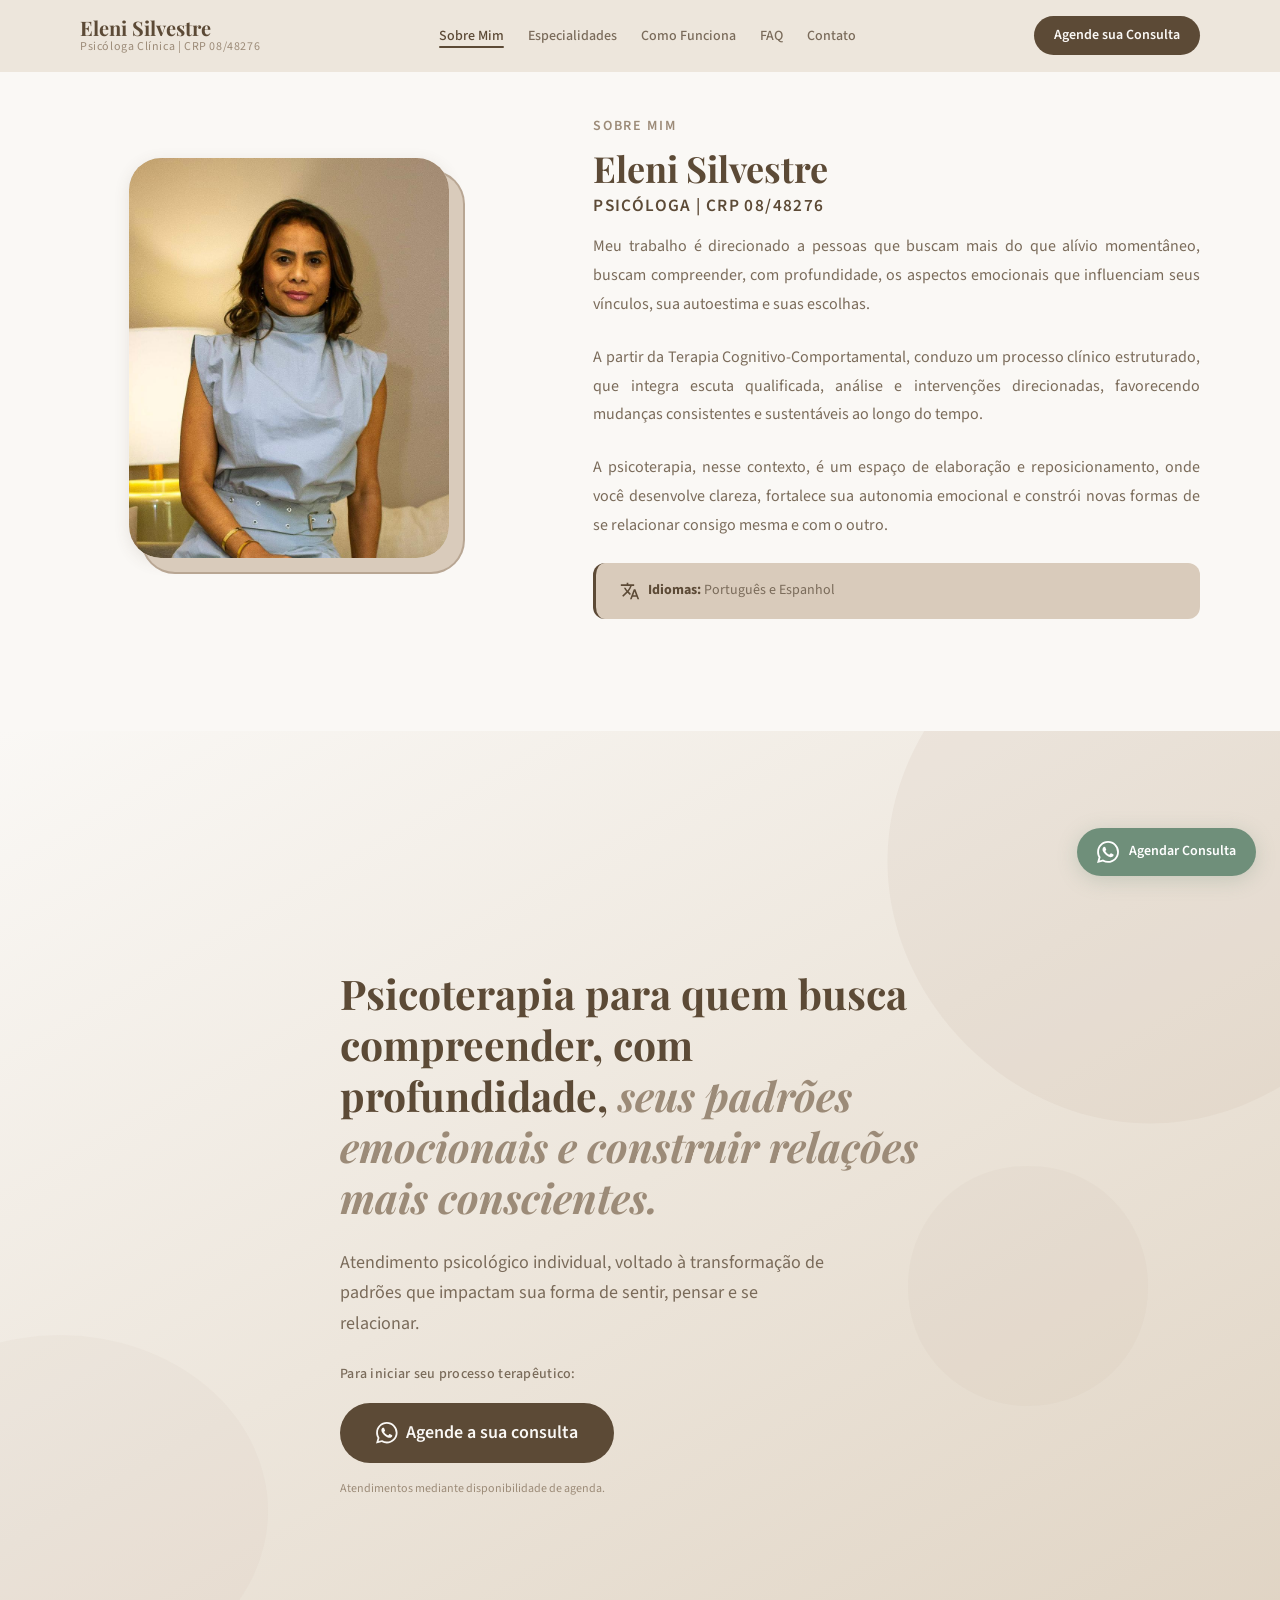
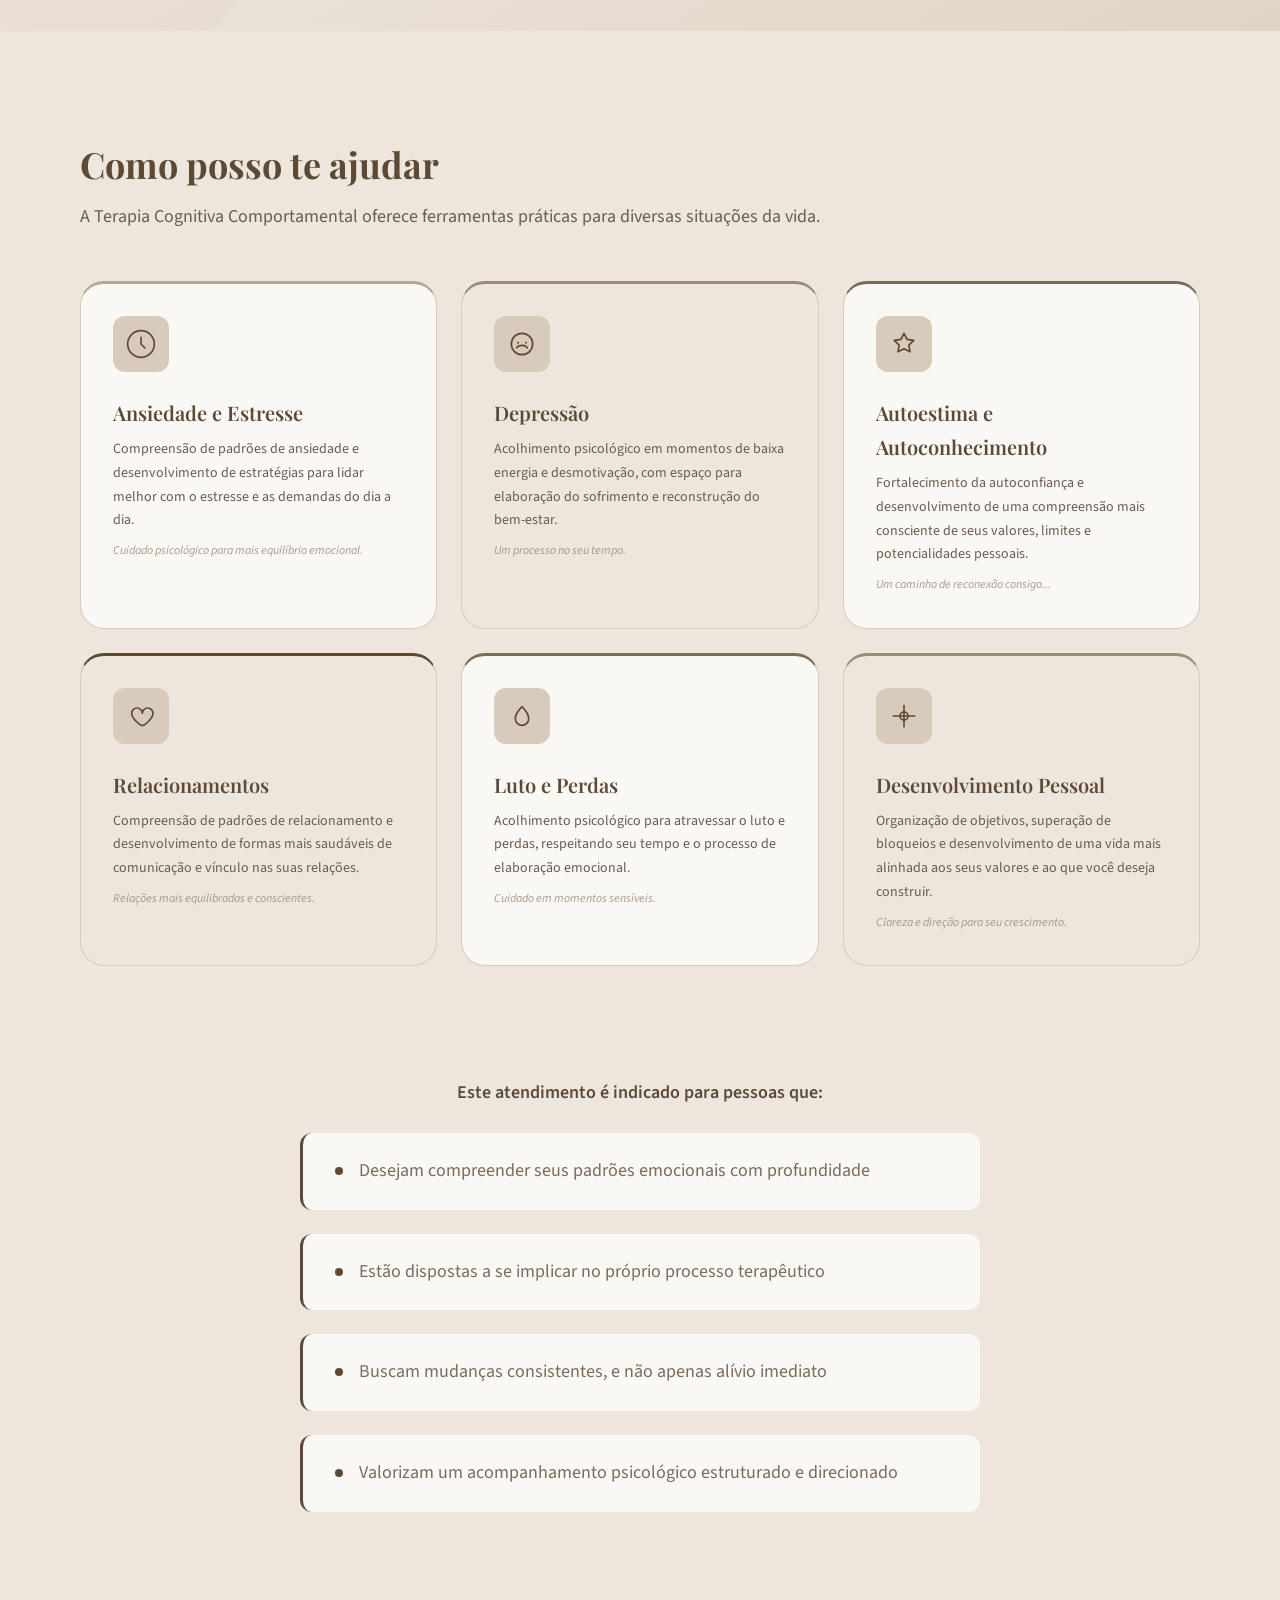
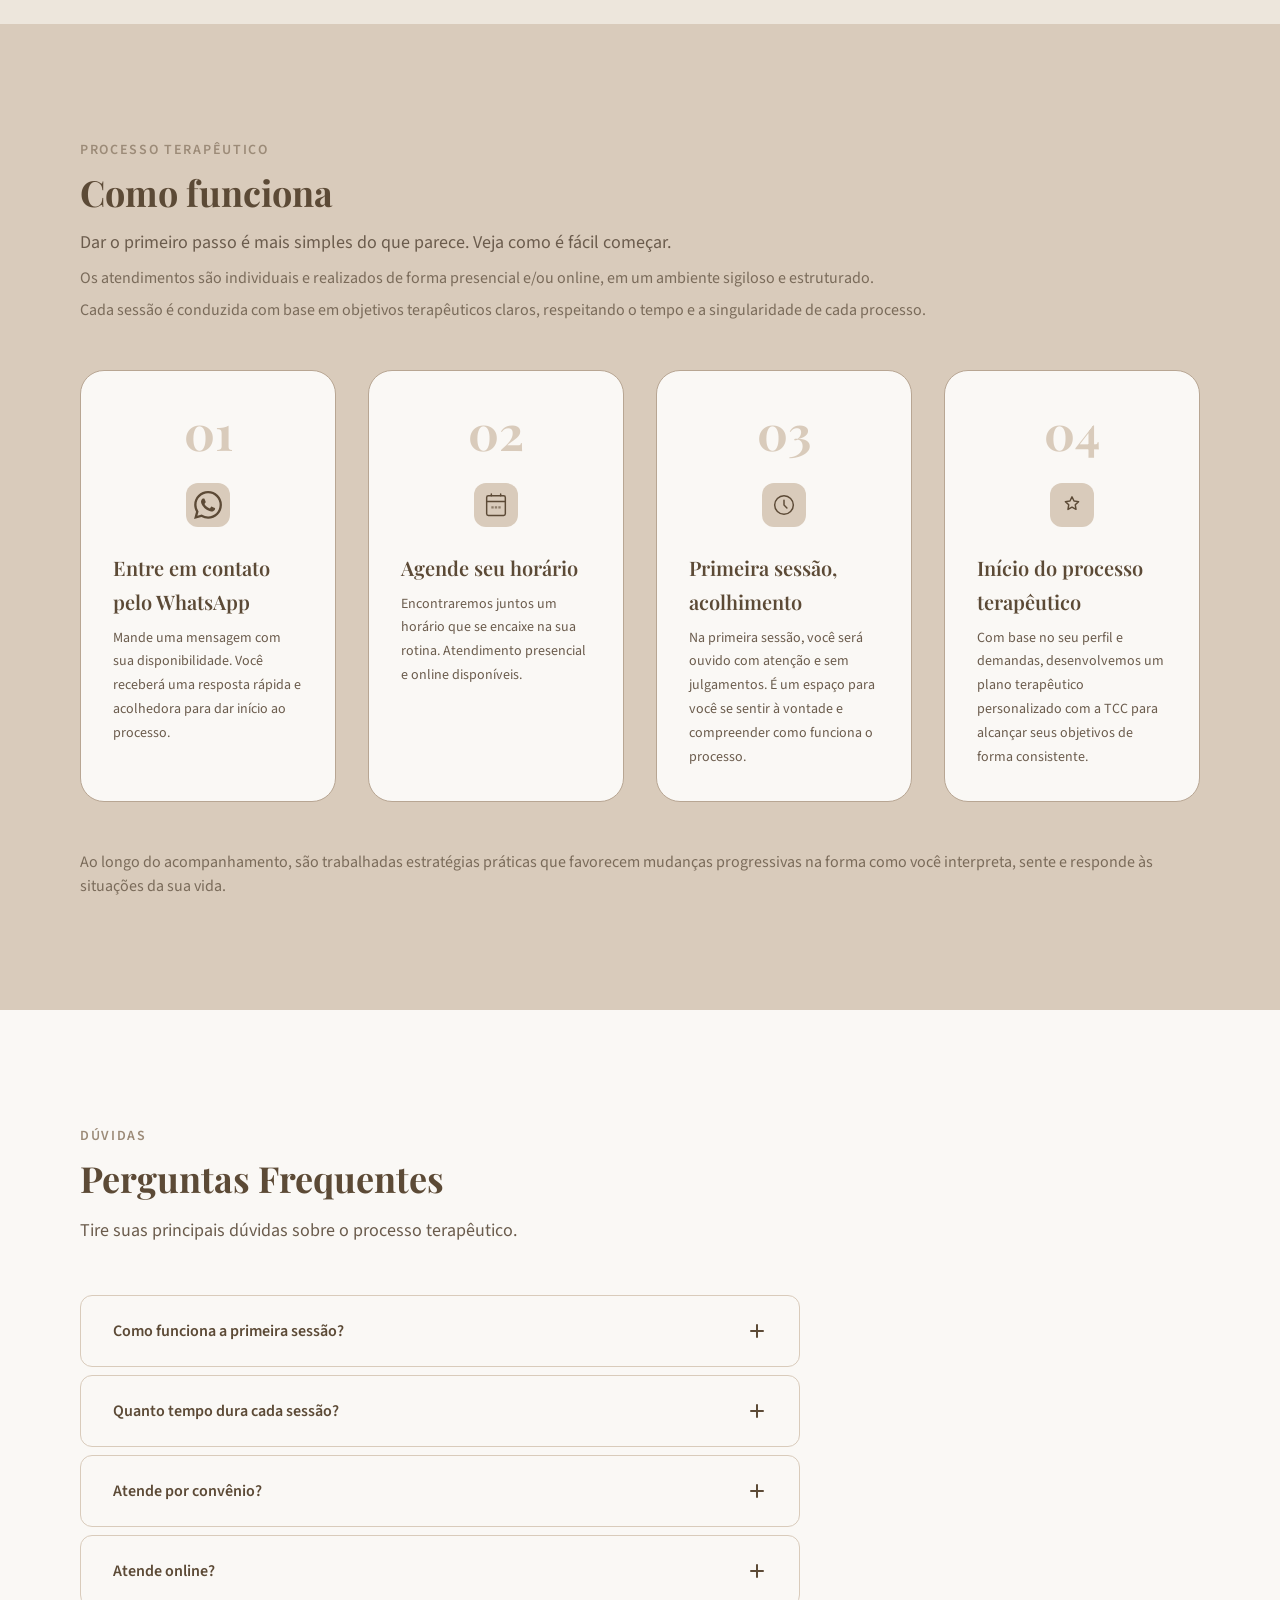
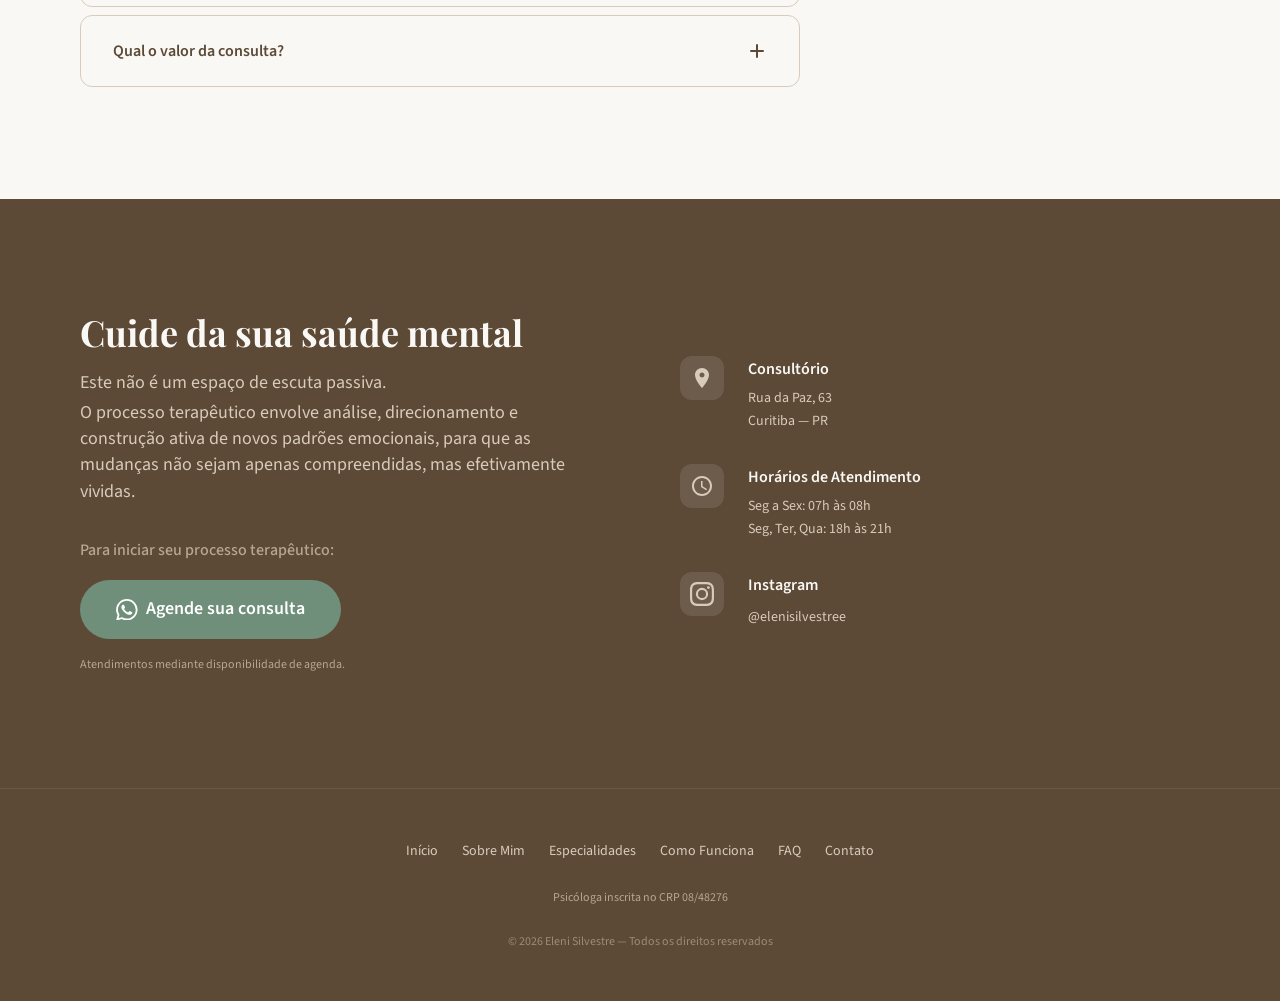
==== index.html @ 5eb4deba "revisão SEO" ====
<!DOCTYPE html>
<html lang="pt-BR">
<head>
  <!-- ===================================================
       Eleni Silvestre — Psicóloga Clínica | TCC
       Codertec — 2026
  =================================================== -->
  <meta charset="UTF-8">
  <meta name="viewport" content="width=device-width, initial-scale=1.0">

  <!-- SEO Básico -->
  <meta name="description" content="Psicóloga Eleni Silvestre em Curitiba, especialista em Terapia Cognitivo-Comportamental (TCC). Atendimento presencial em Curitiba e online para todo o Brasil. Agende sua consulta.">
  <meta name="keywords" content="psicóloga Curitiba, psicóloga clínica Curitiba, TCC Curitiba, terapia cognitivo-comportamental Curitiba, psicologia Curitiba, saúde mental Curitiba, ansiedade, depressão, CRP 08/48276, Eleni Silvestre">
  <meta name="author" content="Eleni Silvestre">
  <meta name="robots" content="index, follow">
  <meta name="language" content="pt-BR">

  <!-- Canonical — evita conteúdo duplicado -->
  <link rel="canonical" href="https://psicologaelenisilvestre.com.br/">

  <!-- Open Graph (Facebook / WhatsApp) -->
  <meta property="og:title" content="Eleni Silvestre — Psicóloga Clínica em Curitiba | TCC">
  <meta property="og:description" content="Psicóloga Clínica em Curitiba especialista em Terapia Cognitivo-Comportamental. Atendimento presencial e online. Agende sua consulta.">
  <meta property="og:type" content="website">
  <meta property="og:site_name" content="Eleni Silvestre Psicóloga">
  <meta property="og:url" content="https://psicologaelenisilvestre.com.br/">
  <meta property="og:locale" content="pt_BR">
  <meta property="og:image" content="https://psicologaelenisilvestre.com.br/img/eleni_img_og.png">
  <meta property="og:image:width" content="1200">
  <meta property="og:image:height" content="630">
  <meta property="og:image:alt" content="Eleni Silvestre — Psicóloga Clínica em Curitiba">

  <!-- Twitter Card -->
  <meta name="twitter:card" content="summary_large_image">
  <meta name="twitter:title" content="Eleni Silvestre — Psicóloga Clínica em Curitiba | TCC">
  <meta name="twitter:description" content="Psicóloga Clínica em Curitiba especialista em Terapia Cognitivo-Comportamental. Atendimento presencial e online.">
  <meta name="twitter:image" content="https://psicologaelenisilvestre.com.br/img/eleni_img_og.png">

  <title>Psicóloga Eleni Silvestre em Curitiba | TCC e Atendimento Online</title>

  <!-- Favicon -->
  <link rel="icon" type="image/x-icon" href="favicon.ico">

  <!-- Google Fonts: Playfair Display + Source Sans 3 -->
  <link rel="preconnect" href="https://fonts.googleapis.com">
  <link rel="preconnect" href="https://fonts.gstatic.com" crossorigin>
  <link href="https://fonts.googleapis.com/css2?family=Playfair+Display:ital,wght@0,400;0,600;0,700;1,400&family=Source+Sans+3:wght@300;400;500;600&display=swap" rel="stylesheet">

  <!-- Estilos principais -->
  <link rel="stylesheet" href="css/styles.css">

  <!-- Schema.org JSON-LD — Dados estruturados para SEO -->
  <script type="application/ld+json">
  {
    "@context": "https://schema.org",
    "@type": "Psychologist",
    "name": "Eleni Silvestre",
    "description": "Psicóloga Clínica em Curitiba especialista em Terapia Cognitivo-Comportamental (TCC). Atendimento presencial em Curitiba e online para todo o Brasil.",
    "url": "https://psicologaelenisilvestre.com.br/",
    "image": "https://psicologaelenisilvestre.com.br/img/eleni_img_og.png",
    "credential": "CRP 08/48276",
    "medicalSpecialty": "Terapia Cognitivo-Comportamental",
    "telephone": "+55-41-99251-5181",
    "address": {
      "@type": "PostalAddress",
      "streetAddress": "Rua da Paz, 63",
      "addressLocality": "Curitiba",
      "addressRegion": "PR",
      "addressCountry": "BR"
    },
    "areaServed": [
      {
        "@type": "City",
        "name": "Curitiba"
      },
      {
        "@type": "Country",
        "name": "Brasil",
        "description": "Atendimento online"
      }
    ],
    "availableService": {
      "@type": "MedicalTherapy",
      "name": "Terapia Cognitivo-Comportamental (TCC)"
    }
  }
  </script>
</head>

<body>

  <!-- ===================================================
       SKIP NAVIGATION — Acessibilidade
  =================================================== -->
  <a class="skip-link" href="#conteudo-principal">Ir para o conteúdo principal</a>

  <!-- ===================================================
       HEADER — Navegação fixa
  =================================================== -->
  <header class="header" id="header" role="banner">
    <div class="container header__inner">

      <!-- Logo / Nome -->
      <a href="#inicio" class="logo" aria-label="Eleni Silvestre — ir para o início">
        <span class="logo__name">Eleni Silvestre</span>
        <span class="logo__crp">Psicóloga Clínica | CRP 08/48276</span>
      </a>

      <!-- Menu Principal (desktop) -->
      <nav class="nav" id="nav" role="navigation" aria-label="Navegação principal">
        <ul class="nav__list">
          <li><a class="nav__link" href="#sobre">Sobre Mim</a></li>
          <li><a class="nav__link" href="#especialidades">Especialidades</a></li>
          <li><a class="nav__link" href="#como-funciona">Como Funciona</a></li>
          <li><a class="nav__link" href="#faq">FAQ</a></li>
          <li><a class="nav__link" href="#contato">Contato</a></li>
        </ul>
        <!-- WhatsApp -->
        <a class="nav__cta-mobile"
           href="https://corpora.bio/elenisilvestre"
           target="_blank"
           rel="noopener noreferrer"
           aria-label="Agendar consulta via WhatsApp">
          Agendar Consulta
        </a>
      </nav>

      <!-- CTA Header -->
      <!-- CTA Header — WhatsApp -->
      <a class="btn btn--primary btn--sm header__cta"
         href="https://corpora.bio/elenisilvestre"
         target="_blank"
         rel="noopener noreferrer"
         aria-label="Agendar consulta via WhatsApp">
        Agende sua Consulta
      </a>

      <!-- Botão Hamburger (mobile) -->
      <button class="hamburger" id="hamburger" aria-label="Abrir menu de navegação" aria-expanded="false" aria-controls="nav">
        <span class="hamburger__line"></span>
        <span class="hamburger__line"></span>
        <span class="hamburger__line"></span>
      </button>

    </div>
  </header>

  <!-- Overlay do menu mobile -->
  <div class="nav-overlay" id="nav-overlay" aria-hidden="true"></div>

  <!-- ===================================================
       CONTEÚDO PRINCIPAL
  =================================================== -->
  <main id="conteudo-principal">

    <!-- ===================================================
         SEÇÃO 1 — SOBRE MIM
    =================================================== -->
    <section class="sobre" id="sobre" aria-label="Sobre a psicóloga Eleni Silvestre">
      <div class="container sobre__inner">

        <!-- Foto profissional -->
        <div class="sobre__foto reveal">
          <div class="sobre__foto-frame" aria-label="Foto profissional da psicóloga Eleni Silvestre">
            <img src="img/Eleni_nova.jpeg"
                 alt="Eleni Silvestre, psicóloga clínica especialista em Terapia Cognitivo-Comportamental"
                 loading="lazy"
                 width="320"
                 height="400">
          </div>
        </div>

        <!-- Texto de apresentação -->
        <div class="sobre__texto">
          <p class="secao__label reveal">Sobre mim</p>
          <h2 class="secao__titulo reveal">
            <span class="sobre__titulo-nome">Eleni Silvestre</span>
            <span class="sobre__titulo-crp">Psicóloga | CRP 08/48276</span>
          </h2>

          <p class="sobre__paragrafo reveal">
            Meu trabalho é direcionado a pessoas que buscam mais do que alívio momentâneo, buscam compreender, com profundidade, os aspectos emocionais que influenciam seus vínculos, sua autoestima e suas escolhas.
          </p>
          <p class="sobre__paragrafo reveal">
            A partir da Terapia Cognitivo-Comportamental, conduzo um processo clínico estruturado, que integra escuta qualificada, análise e intervenções direcionadas, favorecendo mudanças consistentes e sustentáveis ao longo do tempo.
          </p>
          <p class="sobre__paragrafo reveal">
            A psicoterapia, nesse contexto, é um espaço de elaboração e reposicionamento, onde você desenvolve clareza, fortalece sua autonomia emocional e constrói novas formas de se relacionar consigo mesma e com o outro.
          </p>

          <div class="sobre__credencial reveal" aria-label="Idiomas de atendimento">
            <svg class="sobre__credencial-icon" viewBox="0 0 24 24" fill="currentColor" aria-hidden="true">
              <path d="M12.87 15.07l-2.54-2.51.03-.03c1.74-1.94 2.98-4.17 3.71-6.53H17V4h-7V2H8v2H1v1.99h11.17C11.5 7.92 10.44 9.75 9 11.35 8.07 10.32 7.3 9.19 6.69 8h-2c.73 1.63 1.73 3.17 2.98 4.56l-5.09 5.02L4 19l5-5 3.11 3.11.76-2.04zM18.5 10h-2L12 22h2l1.12-3h4.75L21 22h2l-4.5-12zm-2.62 7l1.62-4.33L19.12 17h-3.24z"/>
            </svg>
            <span><strong>Idiomas:</strong> Português e Espanhol</span>
          </div>
        </div>

      </div>
    </section>

    <!-- ===================================================
         SEÇÃO 2 — HERO
    =================================================== -->
    <section class="hero" id="inicio" aria-label="Seção inicial">

      <!-- Formas orgânicas decorativas (SVG) -->
      <div class="hero__shapes" aria-hidden="true">
        <svg class="shape shape--1" viewBox="0 0 400 400" xmlns="http://www.w3.org/2000/svg">
          <path d="M200,50 C280,50 350,120 350,200 C350,280 280,350 200,350 C120,350 50,280 50,200 C50,120 120,50 200,50 Z" fill="currentColor" opacity="0.12"/>
        </svg>
        <svg class="shape shape--2" viewBox="0 0 300 300" xmlns="http://www.w3.org/2000/svg">
          <ellipse cx="150" cy="150" rx="130" ry="110" fill="currentColor" opacity="0.08"/>
        </svg>
        <svg class="shape shape--3" viewBox="0 0 200 200" xmlns="http://www.w3.org/2000/svg">
          <path d="M100,20 C150,20 180,60 180,100 C180,150 140,180 100,180 C60,180 20,150 20,100 C20,60 50,20 100,20 Z" fill="currentColor" opacity="0.1"/>
        </svg>
      </div>

      <div class="container hero__content">
        <h1 class="hero__title reveal">
          Psicoterapia para quem busca compreender, com profundidade, <em>seus padrões emocionais e construir relações mais conscientes.</em>
        </h1>
        <p class="hero__subtitle reveal">
          Atendimento psicológico individual, voltado à transformação de padrões que impactam sua forma de sentir, pensar e se relacionar.
        </p>

        <!-- WhatsApp -->
        <p class="hero__cta-intro reveal">Para iniciar seu processo terapêutico:</p>
        <a class="btn btn--primary btn--lg reveal"
           href="https://corpora.bio/elenisilvestre"
           target="_blank"
           rel="noopener noreferrer"
           aria-label="Agendar consulta pelo WhatsApp">
          <svg class="btn__icon" viewBox="0 0 24 24" fill="currentColor" aria-hidden="true">
            <path d="M17.472 14.382c-.297-.149-1.758-.867-2.03-.967-.273-.099-.471-.148-.67.15-.197.297-.767.966-.94 1.164-.173.199-.347.223-.644.075-.297-.15-1.255-.463-2.39-1.475-.883-.788-1.48-1.761-1.653-2.059-.173-.297-.018-.458.13-.606.134-.133.298-.347.446-.52.149-.174.198-.298.298-.497.099-.198.05-.371-.025-.52-.075-.149-.669-1.612-.916-2.207-.242-.579-.487-.5-.669-.51-.173-.008-.371-.01-.57-.01-.198 0-.52.074-.792.372-.272.297-1.04 1.016-1.04 2.479 0 1.462 1.065 2.875 1.213 3.074.149.198 2.096 3.2 5.077 4.487.709.306 1.262.489 1.694.625.712.227 1.36.195 1.871.118.571-.085 1.758-.719 2.006-1.413.248-.694.248-1.289.173-1.413-.074-.124-.272-.198-.57-.347m-5.421 7.403h-.004a9.87 9.87 0 01-5.031-1.378l-.361-.214-3.741.982.998-3.648-.235-.374a9.86 9.86 0 01-1.51-5.26c.001-5.45 4.436-9.884 9.888-9.884 2.64 0 5.122 1.03 6.988 2.898a9.825 9.825 0 012.893 6.994c-.003 5.45-4.437 9.884-9.885 9.884m8.413-18.297A11.815 11.815 0 0012.05 0C5.495 0 .16 5.335.157 11.892c0 2.096.547 4.142 1.588 5.945L.057 24l6.305-1.654a11.882 11.882 0 005.683 1.448h.005c6.554 0 11.89-5.335 11.893-11.893a11.821 11.821 0 00-3.48-8.413z"/>
          </svg>
          Agende a sua consulta
        </a>
        <p class="hero__disclaimer reveal">Atendimentos mediante disponibilidade de agenda.</p>
      </div>

    </section>

    <!-- ===================================================
         SEÇÃO 3 — ESPECIALIDADES
    =================================================== -->
    <section class="especialidades" id="especialidades" aria-label="Áreas de especialidade">
      <div class="container">

        <div class="secao__header">
          <h2 class="secao__titulo reveal">Como posso te ajudar</h2>
          <p class="secao__subtitulo reveal">A Terapia Cognitiva Comportamental oferece ferramentas práticas para diversas situações da vida.</p>
        </div>

        <div class="especialidades__grid">

          <!-- Card 1: Ansiedade -->
          <article class="card reveal" aria-label="Especialidade: Ansiedade e Estresse">
            <div class="card__icon" aria-hidden="true">
              <svg viewBox="0 0 48 48" fill="none" xmlns="http://www.w3.org/2000/svg">
                <circle cx="24" cy="24" r="20" stroke="currentColor" stroke-width="2.5"/>
                <path d="M24 14v10l6 6" stroke="currentColor" stroke-width="2.5" stroke-linecap="round"/>
              </svg>
            </div>
            <h3 class="card__titulo">Ansiedade e Estresse</h3>
            <p class="card__descricao">Compreensão de padrões de ansiedade e desenvolvimento de estratégias para lidar melhor com o estresse e as demandas do dia a dia.</p>
            <p class="card__tagline">Cuidado psicológico para mais equilíbrio emocional.</p>
          </article>

          <!-- Card 2: Depressão -->
          <article class="card reveal" aria-label="Especialidade: Depressão">
            <div class="card__icon" aria-hidden="true">
              <svg viewBox="0 0 48 48" fill="none" xmlns="http://www.w3.org/2000/svg">
                <path d="M24 8C15.163 8 8 15.163 8 24s7.163 16 16 16 16-7.163 16-16S32.837 8 24 8z" stroke="currentColor" stroke-width="2.5"/>
                <path d="M16 30s2-4 8-4 8 4 8 4" stroke="currentColor" stroke-width="2.5" stroke-linecap="round"/>
                <circle cx="18" cy="22" r="1.5" fill="currentColor"/>
                <circle cx="30" cy="22" r="1.5" fill="currentColor"/>
              </svg>
            </div>
            <h3 class="card__titulo">Depressão</h3>
            <p class="card__descricao">Acolhimento psicológico em momentos de baixa energia e desmotivação, com espaço para elaboração do sofrimento e reconstrução do bem-estar.</p>
            <p class="card__tagline">Um processo no seu tempo.</p>
          </article>

          <!-- Card 3: Autoestima -->
          <article class="card reveal" aria-label="Especialidade: Autoestima e Autoconhecimento">
            <div class="card__icon" aria-hidden="true">
              <svg viewBox="0 0 48 48" fill="none" xmlns="http://www.w3.org/2000/svg">
                <path d="M24 8l4.5 9.1 10.1 1.5-7.3 7.1 1.7 10-9-4.7-9 4.7 1.7-10L9.4 18.6l10.1-1.5L24 8z" stroke="currentColor" stroke-width="2.5" stroke-linejoin="round"/>
              </svg>
            </div>
            <h3 class="card__titulo">Autoestima e Autoconhecimento</h3>
            <p class="card__descricao">Fortalecimento da autoconfiança e desenvolvimento de uma compreensão mais consciente de seus valores, limites e potencialidades pessoais.</p>
            <p class="card__tagline">Um caminho de reconexão consigo...</p>
          </article>

          <!-- Card 4: Relacionamentos -->
          <article class="card reveal" aria-label="Especialidade: Relacionamentos">
            <div class="card__icon" aria-hidden="true">
              <svg viewBox="0 0 48 48" fill="none" xmlns="http://www.w3.org/2000/svg">
                <path d="M24 38s-14-9.3-14-18a8 8 0 0116 0 8 8 0 0116 0c0 8.7-14 18-14 18z" stroke="currentColor" stroke-width="2.5" stroke-linejoin="round"/>
              </svg>
            </div>
            <h3 class="card__titulo">Relacionamentos</h3>
            <p class="card__descricao">Compreensão de padrões de relacionamento e desenvolvimento de formas mais saudáveis de comunicação e vínculo nas suas relações.</p>
            <p class="card__tagline">Relações mais equilibradas e conscientes.</p>
          </article>

          <!-- Card 5: Luto -->
          <article class="card reveal" aria-label="Especialidade: Luto e Perdas">
            <div class="card__icon" aria-hidden="true">
              <svg viewBox="0 0 48 48" fill="none" xmlns="http://www.w3.org/2000/svg">
                <path d="M24 10C24 10 14 20 14 28a10 10 0 0020 0c0-8-10-18-10-18z" stroke="currentColor" stroke-width="2.5" stroke-linejoin="round"/>
              </svg>
            </div>
            <h3 class="card__titulo">Luto e Perdas</h3>
            <p class="card__descricao">Acolhimento psicológico para atravessar o luto e perdas, respeitando seu tempo e o processo de elaboração emocional.</p>
            <p class="card__tagline">Cuidado em momentos sensíveis.</p>
          </article>

          <!-- Card 6: Desenvolvimento Pessoal -->
          <article class="card reveal" aria-label="Especialidade: Desenvolvimento Pessoal">
            <div class="card__icon" aria-hidden="true">
              <svg viewBox="0 0 48 48" fill="none" xmlns="http://www.w3.org/2000/svg">
                <path d="M24 8v32M8 24h32" stroke="currentColor" stroke-width="2.5" stroke-linecap="round"/>
                <circle cx="24" cy="24" r="6" stroke="currentColor" stroke-width="2.5"/>
              </svg>
            </div>
            <h3 class="card__titulo">Desenvolvimento Pessoal</h3>
            <p class="card__descricao">Organização de objetivos, superação de bloqueios e desenvolvimento de uma vida mais alinhada aos seus valores e ao que você deseja construir.</p>
            <p class="card__tagline">Clareza e direção para seu crescimento.</p>
          </article>

        </div>

        <!-- Indicações do atendimento -->
        <div class="especialidades__indicacoes">
          <p class="especialidades__indicacoes-titulo reveal">Este atendimento é indicado para pessoas que:</p>
          <ul class="especialidades__lista reveal" aria-label="Indicações do atendimento">
            <li>Desejam compreender seus padrões emocionais com profundidade</li>
            <li>Estão dispostas a se implicar no próprio processo terapêutico</li>
            <li>Buscam mudanças consistentes, e não apenas alívio imediato</li>
            <li>Valorizam um acompanhamento psicológico estruturado e direcionado</li>
          </ul>
        </div>
      </div>
    </section>

    <!-- ===================================================
         SEÇÃO 4 — COMO FUNCIONA
    =================================================== -->
    <section class="como-funciona" id="como-funciona" aria-label="Como funciona o processo terapêutico">
      <div class="container">

        <div class="secao__header">
          <p class="secao__label reveal">Processo Terapêutico</p>
          <h2 class="secao__titulo reveal">Como funciona</h2>
          <p class="secao__subtitulo reveal">Dar o primeiro passo é mais simples do que parece. Veja como é fácil começar.</p>
        </div>

        <div class="como-funciona__descricao reveal">
          <p>Os atendimentos são individuais e realizados de forma presencial e/ou online, em um ambiente sigiloso e estruturado.</p>
          <p>Cada sessão é conduzida com base em objetivos terapêuticos claros, respeitando o tempo e a singularidade de cada processo.</p>
        </div>

        <ol class="steps" aria-label="Passos para iniciar a terapia">

          <li class="step reveal">
            <div class="step__numero" aria-hidden="true">01</div>
            <div class="step__icone" aria-hidden="true">
              <svg viewBox="0 0 24 24" fill="currentColor" xmlns="http://www.w3.org/2000/svg">
                <path d="M17.472 14.382c-.297-.149-1.758-.867-2.03-.967-.273-.099-.471-.148-.67.15-.197.297-.767.966-.94 1.164-.173.199-.347.223-.644.075-.297-.15-1.255-.463-2.39-1.475-.883-.788-1.48-1.761-1.653-2.059-.173-.297-.018-.458.13-.606.134-.133.298-.347.446-.52.149-.174.198-.298.298-.497.099-.198.05-.371-.025-.52-.075-.149-.669-1.612-.916-2.207-.242-.579-.487-.5-.669-.51-.173-.008-.371-.01-.57-.01-.198 0-.52.074-.792.372-.272.297-1.04 1.016-1.04 2.479 0 1.462 1.065 2.875 1.213 3.074.149.198 2.096 3.2 5.077 4.487.709.306 1.262.489 1.694.625.712.227 1.36.195 1.871.118.571-.085 1.758-.719 2.006-1.413.248-.694.248-1.289.173-1.413-.074-.124-.272-.198-.57-.347m-5.421 7.403h-.004a9.87 9.87 0 01-5.031-1.378l-.361-.214-3.741.982.998-3.648-.235-.374a9.86 9.86 0 01-1.51-5.26c.001-5.45 4.436-9.884 9.888-9.884 2.64 0 5.122 1.03 6.988 2.898a9.825 9.825 0 012.893 6.994c-.003 5.45-4.437 9.884-9.885 9.884m8.413-18.297A11.815 11.815 0 0012.05 0C5.495 0 .16 5.335.157 11.892c0 2.096.547 4.142 1.588 5.945L.057 24l6.305-1.654a11.882 11.882 0 005.683 1.448h.005c6.554 0 11.89-5.335 11.893-11.893a11.821 11.821 0 00-3.48-8.413z"/>
              </svg>
            </div>
            <div class="step__conteudo">
              <h3 class="step__titulo">Entre em contato pelo WhatsApp</h3>
              <p class="step__descricao">Mande uma mensagem com sua disponibilidade. Você receberá uma resposta rápida e acolhedora para dar início ao processo.</p>
            </div>
          </li>

          <li class="step reveal">
            <div class="step__numero" aria-hidden="true">02</div>
            <div class="step__icone" aria-hidden="true">
              <svg viewBox="0 0 48 48" fill="none" xmlns="http://www.w3.org/2000/svg">
                <rect x="8" y="8" width="32" height="34" rx="3" stroke="currentColor" stroke-width="2.5"/>
                <path d="M16 8V5M32 8V5M8 18h32" stroke="currentColor" stroke-width="2.5" stroke-linecap="round"/>
                <path d="M16 26h4v4h-4zM22 26h4v4h-4zM28 26h4v4h-4z" fill="currentColor" opacity="0.6"/>
              </svg>
            </div>
            <div class="step__conteudo">
              <h3 class="step__titulo">Agende seu horário</h3>
              <p class="step__descricao">Encontraremos juntos um horário que se encaixe na sua rotina. Atendimento presencial e online disponíveis.</p>
            </div>
          </li>

          <li class="step reveal">
            <div class="step__numero" aria-hidden="true">03</div>
            <div class="step__icone" aria-hidden="true">
              <svg viewBox="0 0 48 48" fill="none" xmlns="http://www.w3.org/2000/svg">
                <path d="M24 8C15.163 8 8 15.163 8 24s7.163 16 16 16 16-7.163 16-16S32.837 8 24 8z" stroke="currentColor" stroke-width="2.5"/>
                <path d="M24 16v8l5 5" stroke="currentColor" stroke-width="2.5" stroke-linecap="round"/>
              </svg>
            </div>
            <div class="step__conteudo">
              <h3 class="step__titulo">Primeira sessão, acolhimento</h3>
              <p class="step__descricao">Na primeira sessão, você será ouvido com atenção e sem julgamentos. É um espaço para você se sentir à vontade e compreender como funciona o processo.</p>
            </div>
          </li>

          <li class="step reveal">
            <div class="step__numero" aria-hidden="true">04</div>
            <div class="step__icone" aria-hidden="true">
              <svg viewBox="0 0 48 48" fill="none" xmlns="http://www.w3.org/2000/svg">
                <path d="M24 10l3.5 7.1 7.8 1.1-5.7 5.5 1.3 7.8L24 27.7l-6.9 3.8 1.3-7.8-5.7-5.5 7.8-1.1L24 10z" stroke="currentColor" stroke-width="2.5" stroke-linejoin="round"/>
              </svg>
            </div>
            <div class="step__conteudo">
              <h3 class="step__titulo">Início do processo terapêutico</h3>
              <p class="step__descricao">Com base no seu perfil e demandas, desenvolvemos um plano terapêutico personalizado com a TCC para alcançar seus objetivos de forma consistente.</p>
            </div>
          </li>

        </ol>

        <div class="como-funciona__descricao reveal">
          <p>Ao longo do acompanhamento, são trabalhadas estratégias práticas que favorecem mudanças progressivas na forma como você interpreta, sente e responde às situações da sua vida.</p>
        </div>

      </div>
    </section>

    <!-- ===================================================
         SEÇÃO 5 — FAQ
    =================================================== -->
    <section class="faq" id="faq" aria-label="Perguntas frequentes">
      <div class="container">

        <div class="secao__header">
          <p class="secao__label reveal">Dúvidas</p>
          <h2 class="secao__titulo reveal">Perguntas Frequentes</h2>
          <p class="secao__subtitulo reveal">Tire suas principais dúvidas sobre o processo terapêutico.</p>
        </div>

        <div class="faq__lista" role="list">

          <div class="faq__item reveal" role="listitem">
            <button class="faq__pergunta" aria-expanded="false" aria-controls="faq-1">
              Como funciona a primeira sessão?
              <span class="faq__icone" aria-hidden="true"></span>
            </button>
            <div class="faq__resposta" id="faq-1" hidden>
              <!-- TODO: Substituir pela resposta real da Eleni -->
              <p>A primeira sessão é chamada de sessão de acolhimento. Nela, você poderá se apresentar, contar um pouco sobre o que está sentindo e o que busca na terapia. Não há cobranças ou expectativas, é um espaço seguro para você ser quem é. Ao final, conversamos sobre como funciona o processo e definimos os próximos passos juntos.</p>
            </div>
          </div>

          <div class="faq__item reveal" role="listitem">
            <button class="faq__pergunta" aria-expanded="false" aria-controls="faq-2">
              Quanto tempo dura cada sessão?
              <span class="faq__icone" aria-hidden="true"></span>
            </button>
            <div class="faq__resposta" id="faq-2" hidden>
              <!-- TODO: Confirmar duração real das sessões -->
              <p>Cada sessão tem duração de aproximadamente 50 minutos. A frequência padrão é semanal, mas pode ser ajustada conforme a necessidade e o andamento do processo terapêutico.</p>
            </div>
          </div>

          <div class="faq__item reveal" role="listitem">
            <button class="faq__pergunta" aria-expanded="false" aria-controls="faq-3">
              Atende por convênio?
              <span class="faq__icone" aria-hidden="true"></span>
            </button>
            <div class="faq__resposta" id="faq-3" hidden>
              <!-- TODO: Atualizar com informação real sobre convênios -->
              <p>No momento, o atendimento é realizado de forma particular. Entre em contato para saber sobre os valores e formas de pagamento disponíveis. Alguns planos de saúde oferecem reembolso para consultas psicológicas, verifique com o seu plano.</p>
            </div>
          </div>

          <div class="faq__item reveal" role="listitem">
            <button class="faq__pergunta" aria-expanded="false" aria-controls="faq-4">
              Atende online?
              <span class="faq__icone" aria-hidden="true"></span>
            </button>
            <div class="faq__resposta" id="faq-4" hidden>
              <!-- TODO: Confirmar modalidades de atendimento -->
              <p>Sim! Ofereço atendimento tanto presencial quanto online (teleconsulta), de acordo com a sua preferência e disponibilidade.Ofereço atendimento tanto presencial quanto online (teleconsulta), de acordo com a sua preferência e disponibilidade. O atendimento online é regulamentado pelo CFP e garante a mesma qualidade e sigilo do atendimento presencial.</p>
            </div>
          </div>

          <div class="faq__item reveal" role="listitem">
            <button class="faq__pergunta" aria-expanded="false" aria-controls="faq-5">
              Qual o valor da consulta?
              <span class="faq__icone" aria-hidden="true"></span>
            </button>
            <div class="faq__resposta" id="faq-5" hidden>
              <!-- TODO: Atualizar com valor real da consulta -->
              <p>Os valores são informados diretamente via WhatsApp. Entre em contato para saber os valores atualizados e as formas de pagamento aceitas. Estou à disposição para conversarmos.</p>
            </div>
          </div>

        </div>
      </div>
    </section>

    <!-- ===================================================
         SEÇÃO 6 — CONTATO / CTA FINAL
    =================================================== -->
    <section class="contato" id="contato" aria-label="Contato e agendamento">
      <div class="container contato__inner">

        <!-- CTA Principal -->
        <div class="contato__cta reveal">
          <h2 class="secao__titulo">Cuide da sua saúde mental</h2>
          <p class="contato__texto">
            Este não é um espaço de escuta passiva.
          </p>
          <p class="contato__texto">
            O processo terapêutico envolve análise, direcionamento e construção ativa de novos padrões emocionais, para que as mudanças não sejam apenas compreendidas, mas efetivamente vividas.
          </p>
          <p class="contato__cta-intro">Para iniciar seu processo terapêutico:</p>
          <a class="btn btn--primary btn--lg btn--whatsapp"
             href="https://corpora.bio/elenisilvestre"
             target="_blank"
             rel="noopener noreferrer"
             aria-label="Entrar em contato via WhatsApp">
            <svg class="btn__icon" viewBox="0 0 24 24" fill="currentColor" aria-hidden="true">
              <path d="M17.472 14.382c-.297-.149-1.758-.867-2.03-.967-.273-.099-.471-.148-.67.15-.197.297-.767.966-.94 1.164-.173.199-.347.223-.644.075-.297-.15-1.255-.463-2.39-1.475-.883-.788-1.48-1.761-1.653-2.059-.173-.297-.018-.458.13-.606.134-.133.298-.347.446-.52.149-.174.198-.298.298-.497.099-.198.05-.371-.025-.52-.075-.149-.669-1.612-.916-2.207-.242-.579-.487-.5-.669-.51-.173-.008-.371-.01-.57-.01-.198 0-.52.074-.792.372-.272.297-1.04 1.016-1.04 2.479 0 1.462 1.065 2.875 1.213 3.074.149.198 2.096 3.2 5.077 4.487.709.306 1.262.489 1.694.625.712.227 1.36.195 1.871.118.571-.085 1.758-.719 2.006-1.413.248-.694.248-1.289.173-1.413-.074-.124-.272-.198-.57-.347m-5.421 7.403h-.004a9.87 9.87 0 01-5.031-1.378l-.361-.214-3.741.982.998-3.648-.235-.374a9.86 9.86 0 01-1.51-5.26c.001-5.45 4.436-9.884 9.888-9.884 2.64 0 5.122 1.03 6.988 2.898a9.825 9.825 0 012.893 6.994c-.003 5.45-4.437 9.884-9.885 9.884m8.413-18.297A11.815 11.815 0 0012.05 0C5.495 0 .16 5.335.157 11.892c0 2.096.547 4.142 1.588 5.945L.057 24l6.305-1.654a11.882 11.882 0 005.683 1.448h.005c6.554 0 11.89-5.335 11.893-11.893a11.821 11.821 0 00-3.48-8.413z"/>
            </svg>
            Agende sua consulta
          </a>
          <p class="contato__disclaimer">Atendimentos mediante disponibilidade de agenda.</p>
        </div>

        <!-- Informações de contato -->
        <div class="contato__info reveal">

          <div class="contato__item">
            <div class="contato__item-icon" aria-hidden="true">
              <svg viewBox="0 0 24 24" fill="currentColor">
                <path d="M12 2C8.13 2 5 5.13 5 9c0 5.25 7 13 7 13s7-7.75 7-13c0-3.87-3.13-7-7-7zm0 9.5c-1.38 0-2.5-1.12-2.5-2.5s1.12-2.5 2.5-2.5 2.5 1.12 2.5 2.5-1.12 2.5-2.5 2.5z"/>
              </svg>
            </div>
            <div>
              <strong>Consultório</strong>
              <p>Rua da Paz, 63<br>Curitiba — PR</p>
            </div>
          </div>

          <div class="contato__item">
            <div class="contato__item-icon" aria-hidden="true">
              <svg viewBox="0 0 24 24" fill="currentColor">
                <path d="M11.99 2C6.47 2 2 6.48 2 12s4.47 10 9.99 10C17.52 22 22 17.52 22 12S17.52 2 11.99 2zM12 20c-4.42 0-8-3.58-8-8s3.58-8 8-8 8 3.58 8 8-3.58 8-8 8zm.5-13H11v6l5.25 3.15.75-1.23-4.5-2.67V7z"/>
              </svg>
            </div>
            <div>
              <strong>Horários de Atendimento</strong>
              <p>Seg a Sex: 07h às 08h<br>Seg, Ter, Qua: 18h às 21h</p>
            </div>
          </div>

          <div class="contato__item">
            <div class="contato__item-icon" aria-hidden="true">
              <svg viewBox="0 0 24 24" fill="currentColor">
                <path d="M12 2.163c3.204 0 3.584.012 4.85.07 3.252.148 4.771 1.691 4.919 4.919.058 1.265.069 1.645.069 4.849 0 3.205-.012 3.584-.069 4.849-.149 3.225-1.664 4.771-4.919 4.919-1.266.058-1.644.07-4.85.07-3.204 0-3.584-.012-4.849-.07-3.26-.149-4.771-1.699-4.919-4.92-.058-1.265-.07-1.644-.07-4.849 0-3.204.013-3.583.07-4.849.149-3.227 1.664-4.771 4.919-4.919 1.266-.057 1.645-.069 4.849-.069zM12 0C8.741 0 8.333.014 7.053.072 2.695.272.273 2.69.073 7.052.014 8.333 0 8.741 0 12c0 3.259.014 3.668.072 4.948.2 4.358 2.618 6.78 6.98 6.98C8.333 23.986 8.741 24 12 24c3.259 0 3.668-.014 4.948-.072 4.354-.2 6.782-2.618 6.979-6.98.059-1.28.073-1.689.073-4.948 0-3.259-.014-3.667-.072-4.947-.196-4.354-2.617-6.78-6.979-6.98C15.668.014 15.259 0 12 0zm0 5.838a6.162 6.162 0 100 12.324 6.162 6.162 0 000-12.324zM12 16a4 4 0 110-8 4 4 0 010 8zm6.406-11.845a1.44 1.44 0 100 2.881 1.44 1.44 0 000-2.881z"/>
              </svg>
            </div>
            <div>
              <strong>Instagram</strong>
              <a href="https://instagram.com/elenisilvestree" target="_blank" rel="noopener noreferrer" aria-label="Instagram da psicóloga Eleni Silvestre">@elenisilvestree</a>
            </div>
          </div>

        </div>

      </div>
    </section>

  </main>

  <!-- ===================================================
       FOOTER
  =================================================== -->
  <footer class="footer" role="contentinfo">
    <div class="container footer__inner">

      <nav class="footer__nav" aria-label="Links do rodapé">
        <ul>
          <li><a href="#inicio">Início</a></li>
          <li><a href="#sobre">Sobre Mim</a></li>
          <li><a href="#especialidades">Especialidades</a></li>
          <li><a href="#como-funciona">Como Funciona</a></li>
          <li><a href="#faq">FAQ</a></li>
          <li><a href="#contato">Contato</a></li>
        </ul>
      </nav>

      <p class="footer__crp">Psicóloga inscrita no CRP 08/48276</p>
      <p class="footer__copyright">© 2026 Eleni Silvestre — Todos os direitos reservados</p>

    </div>
  </footer>

  <!-- ===================================================
       BOTÃO WHATSAPP FLUTUANTE
  =================================================== -->
  <a class="whatsapp-float"
     href="https://corpora.bio/elenisilvestre"
     target="_blank"
     rel="noopener noreferrer"
     aria-label="Falar com a psicóloga Eleni pelo WhatsApp">
    <svg viewBox="0 0 24 24" fill="currentColor" aria-hidden="true">
      <path d="M17.472 14.382c-.297-.149-1.758-.867-2.03-.967-.273-.099-.471-.148-.67.15-.197.297-.767.966-.94 1.164-.173.199-.347.223-.644.075-.297-.15-1.255-.463-2.39-1.475-.883-.788-1.48-1.761-1.653-2.059-.173-.297-.018-.458.13-.606.134-.133.298-.347.446-.52.149-.174.198-.298.298-.497.099-.198.05-.371-.025-.52-.075-.149-.669-1.612-.916-2.207-.242-.579-.487-.5-.669-.51-.173-.008-.371-.01-.57-.01-.198 0-.52.074-.792.372-.272.297-1.04 1.016-1.04 2.479 0 1.462 1.065 2.875 1.213 3.074.149.198 2.096 3.2 5.077 4.487.709.306 1.262.489 1.694.625.712.227 1.36.195 1.871.118.571-.085 1.758-.719 2.006-1.413.248-.694.248-1.289.173-1.413-.074-.124-.272-.198-.57-.347m-5.421 7.403h-.004a9.87 9.87 0 01-5.031-1.378l-.361-.214-3.741.982.998-3.648-.235-.374a9.86 9.86 0 01-1.51-5.26c.001-5.45 4.436-9.884 9.888-9.884 2.64 0 5.122 1.03 6.988 2.898a9.825 9.825 0 012.893 6.994c-.003 5.45-4.437 9.884-9.885 9.884m8.413-18.297A11.815 11.815 0 0012.05 0C5.495 0 .16 5.335.157 11.892c0 2.096.547 4.142 1.588 5.945L.057 24l6.305-1.654a11.882 11.882 0 005.683 1.448h.005c6.554 0 11.89-5.335 11.893-11.893a11.821 11.821 0 00-3.48-8.413z"/>
    </svg>
    <span class="whatsapp-float__label">Agendar Consulta</span>
  </a>

  <!-- JavaScript principal -->
  <script src="js/main.js"></script>

</body>
</html>
---- css/styles.css ----
/* ===================================================
   Eleni Silvestre — Psicóloga Clínica | TCC
   Estilos principais — Mobile First
   Codertec — 2026
=================================================== */

/* ===================================================
   1. VARIÁVEIS CSS
=================================================== */
:root {
  /* Paleta principal — tons clareados e acolhedores */
  --color-cream:       #EDE6DC;  /* fundo principal — bege bem claro */
  --color-sand:        #D9CBBB;  /* fundo secundário / cards */
  --color-warm-taupe:  #B8A693;  /* elementos de apoio / bordas suaves */
  --color-mocha:       #9C8B78;  /* ícones e elementos decorativos */
  --color-text-secondary: #6B5C4D; /* textos secundários — contraste WCAG AA */
  --color-brown:       #7A6B5A;  /* títulos e textos principais */
  --color-dark-brown:  #5C4A36;  /* acentos fortes / CTAs / hover */

  /* Auxiliares */
  --color-white:       #FAF8F5;  /* branco quente */
  --color-overlay:     rgba(92, 74, 54, 0.08);

  /* WhatsApp */
  --color-whatsapp:    #25D366;
  --color-whatsapp-hover: #1ebe5d;
  --color-whatsapp-soft: #6f8f7a;
  --color-whatsapp-soft-hover: #5f7d69;

  /* Tipografia */
  --font-titulo:   'Playfair Display', Georgia, serif;
  --font-corpo:    'Source Sans 3', 'Helvetica Neue', Arial, sans-serif;

  /* Tamanhos base */
  --text-xs:   0.75rem;   /* 12px */
  --text-sm:   0.875rem;  /* 14px */
  --text-base: 1rem;      /* 16px */
  --text-lg:   1.125rem;  /* 18px */
  --text-xl:   1.25rem;   /* 20px */
  --text-2xl:  1.5rem;    /* 24px */
  --text-3xl:  1.875rem;  /* 30px */
  --text-4xl:  2.25rem;   /* 36px */
  --text-5xl:  3rem;      /* 48px */

  /* Espaçamentos */
  --spacing-xs:  0.5rem;
  --spacing-sm:  1rem;
  --spacing-md:  1.5rem;
  --spacing-lg:  2rem;
  --spacing-xl:  3rem;
  --spacing-2xl: 5rem;
  --spacing-3xl: 7rem;

  /* Bordas */
  --radius-sm:  0.375rem;
  --radius-md:  0.75rem;
  --radius-lg:  1.5rem;
  --radius-xl:  2rem;
  --radius-full: 9999px;

  /* Sombras */
  --shadow-sm:  0 1px 3px rgba(92, 74, 54, 0.08);
  --shadow-md:  0 4px 16px rgba(92, 74, 54, 0.12);
  --shadow-lg:  0 8px 32px rgba(92, 74, 54, 0.16);

  /* Transições */
  --transition: 0.3s ease;

  /* Container */
  --container-max: 1200px;
  --container-padding: 1.25rem;

  /* Header */
  --header-height: 72px;
}


/* ===================================================
   2. RESET E BASE
=================================================== */
*, *::before, *::after {
  box-sizing: border-box;
  margin: 0;
  padding: 0;
}

html {
  font-size: 16px;
  scroll-behavior: smooth;
  scroll-padding-top: var(--header-height);
  -webkit-text-size-adjust: 100%;
}

body {
  font-family: var(--font-corpo);
  font-size: var(--text-base);
  line-height: 1.7;
  color: var(--color-brown);
  background-color: var(--color-cream);
  -webkit-font-smoothing: antialiased;
  -moz-osx-font-smoothing: grayscale;
  overflow-x: hidden;
}

img {
  max-width: 100%;
  height: auto;
  display: block;
}

a {
  color: inherit;
  text-decoration: none;
  transition: color var(--transition), opacity var(--transition);
}

ul, ol {
  list-style: none;
}

button {
  cursor: pointer;
  border: none;
  background: none;
  font-family: var(--font-corpo);
}

/* Foco visível — acessibilidade */
:focus-visible {
  outline: 2px solid var(--color-dark-brown);
  outline-offset: 3px;
  border-radius: var(--radius-sm);
}


/* ===================================================
   3. SKIP LINK — Acessibilidade
=================================================== */
.skip-link {
  position: absolute;
  top: -100%;
  left: 1rem;
  padding: 0.5rem 1rem;
  background: var(--color-dark-brown);
  color: var(--color-white);
  border-radius: var(--radius-sm);
  font-size: var(--text-sm);
  font-weight: 600;
  z-index: 9999;
  transition: top 0.2s;
}

.skip-link:focus {
  top: 1rem;
}


/* ===================================================
   4. CONTAINER
=================================================== */
.container {
  width: 100%;
  max-width: var(--container-max);
  margin: 0 auto;
  padding: 0 var(--container-padding);
}


/* ===================================================
   5. TIPOGRAFIA — Utilitários
=================================================== */
.secao__label {
  display: inline-block;
  font-family: var(--font-corpo);
  font-size: var(--text-sm);
  font-weight: 600;
  letter-spacing: 0.12em;
  text-transform: uppercase;
  color: var(--color-mocha);
  margin-bottom: var(--spacing-xs);
}

.secao__titulo {
  font-family: var(--font-titulo);
  font-size: var(--text-3xl);
  font-weight: 700;
  color: var(--color-dark-brown);
  line-height: 1.2;
  margin-bottom: var(--spacing-sm);
}

.secao__subtitulo {
  font-size: var(--text-lg);
  color: var(--color-text-secondary);
  max-width: 540px;
}

.secao__header {
  text-align: center;
  margin-bottom: var(--spacing-xl);
}

.secao__header .secao__subtitulo {
  margin: 0 auto;
}


/* ===================================================
   6. BOTÕES
=================================================== */
.btn {
  display: inline-flex;
  align-items: center;
  justify-content: center;
  gap: 0.5rem;
  font-family: var(--font-corpo);
  font-weight: 600;
  text-decoration: none;
  border-radius: var(--radius-full);
  transition: background-color var(--transition), transform var(--transition), box-shadow var(--transition);
  white-space: nowrap;
}

.btn:hover {
  transform: translateY(-2px);
  box-shadow: var(--shadow-md);
}

.btn:active {
  transform: translateY(0);
}

/* Tamanhos */
.btn--sm {
  padding: 0.5rem 1.25rem;
  font-size: var(--text-sm);
}

.btn--md {
  padding: 0.75rem 1.75rem;
  font-size: var(--text-base);
}

.btn--lg {
  padding: 0.9rem 2.25rem;
  font-size: var(--text-lg);
}

/* Variante principal */
.btn--primary {
  background-color: var(--color-dark-brown);
  color: var(--color-white);
}

.btn--primary:hover {
  background-color: var(--color-brown);
}

/* Botão WhatsApp */
.btn--whatsapp {
  background-color: var(--color-whatsapp);
  color: #fff;
}

.btn--whatsapp:hover {
  background-color: var(--color-whatsapp-hover);
}

/* Ícone nos botões */
.btn__icon {
  width: 1.2em;
  height: 1.2em;
  flex-shrink: 0;
}


/* ===================================================
   7. HEADER
=================================================== */
.header {
  position: fixed;
  top: 0;
  left: 0;
  right: 0;
  z-index: 1000;
  height: var(--header-height);
  background-color: var(--color-cream);
  border-bottom: 1px solid transparent;
  transition: border-color var(--transition), box-shadow var(--transition);
}

/* Efeito ao scrollar */
.header.scrolled {
  border-color: var(--color-sand);
  box-shadow: var(--shadow-sm);
}

.header__inner {
  height: 100%;
  display: flex;
  align-items: center;
  justify-content: space-between;
  gap: var(--spacing-md);
}

/* Logo */
.logo {
  display: flex;
  flex-direction: column;
  line-height: 1.2;
  text-decoration: none;
  flex-shrink: 0;
}

.logo__name {
  font-family: var(--font-titulo);
  font-size: var(--text-xl);
  font-weight: 700;
  color: var(--color-dark-brown);
}

.logo__crp {
  font-size: var(--text-xs);
  color: var(--color-mocha);
  letter-spacing: 0.05em;
}

/* Navegação desktop */
.nav__list {
  display: none;
  gap: var(--spacing-md);
}

.nav__link {
  font-size: var(--text-sm);
  font-weight: 500;
  color: var(--color-brown);
  position: relative;
  padding-bottom: 2px;
}

.nav__link::after {
  content: '';
  position: absolute;
  bottom: 0;
  left: 0;
  width: 0;
  height: 2px;
  background-color: var(--color-dark-brown);
  transition: width var(--transition);
  border-radius: var(--radius-full);
}

.nav__link:hover::after,
.nav__link.active::after {
  width: 100%;
}

.nav__link:hover,
.nav__link.active {
  color: var(--color-dark-brown);
}

/* CTA header — oculto no mobile por padrão */
.header__cta {
  display: none;
}

/* CTA do menu mobile — oculto no desktop */
.nav__cta-mobile {
  display: none;
}

/* Hamburger */
.hamburger {
  display: flex;
  flex-direction: column;
  justify-content: space-between;
  width: 26px;
  height: 18px;
  padding: 0;
  background: none;
  border: none;
  cursor: pointer;
  flex-shrink: 0;
}

.hamburger__line {
  display: block;
  height: 2px;
  width: 100%;
  background-color: var(--color-dark-brown);
  border-radius: var(--radius-full);
  transition: transform var(--transition), opacity var(--transition);
  transform-origin: center;
}

/* Estado aberto */
.hamburger.open .hamburger__line:nth-child(1) {
  transform: translateY(8px) rotate(45deg);
}

.hamburger.open .hamburger__line:nth-child(2) {
  opacity: 0;
  transform: scaleX(0);
}

.hamburger.open .hamburger__line:nth-child(3) {
  transform: translateY(-8px) rotate(-45deg);
}

/* Overlay do menu mobile */
.nav-overlay {
  display: none;
  position: fixed;
  inset: 0;
  background: rgba(0, 0, 0, 0.3);
  z-index: 999;
  opacity: 0;
  transition: opacity var(--transition);
}

.nav-overlay.active {
  opacity: 1;
}


/* ===================================================
   8. HERO
=================================================== */
.hero {
  position: relative;
  min-height: 100svh;
  display: flex;
  align-items: center;
  padding: calc(var(--header-height) + var(--spacing-2xl)) var(--container-padding) var(--spacing-2xl);
  /* Gradiente quente para dar mais profundidade ao fundo */
  background: linear-gradient(150deg, var(--color-white) 0%, var(--color-cream) 50%, #E0D4C4 100%);
  overflow: hidden;
  color: var(--color-dark-brown);
}

.hero__shapes {
  position: absolute;
  inset: 0;
  pointer-events: none;
  overflow: hidden;
}

.shape {
  position: absolute;
  color: var(--color-warm-taupe);
}

/* Formas com mais presença (opacidade elevada no SVG inline) */
.shape--1 {
  width: 700px;
  height: 700px;
  top: -220px;
  right: -220px;
  opacity: 0.9;
}

.shape--2 {
  width: 480px;
  height: 480px;
  bottom: -120px;
  left: -180px;
  opacity: 0.85;
}

.shape--3 {
  width: 300px;
  height: 300px;
  top: 45%;
  right: 8%;
  opacity: 0.7;
}

.hero__content {
  position: relative;
  z-index: 1;
  max-width: 680px;
}

.hero__eyebrow {
  display: inline-block;
  font-size: var(--text-sm);
  font-weight: 600;
  letter-spacing: 0.1em;
  text-transform: uppercase;
  color: var(--color-dark-brown);
  background-color: var(--color-sand);
  padding: 0.3rem 1rem;
  border-radius: var(--radius-full);
  margin-bottom: var(--spacing-md);
}

.hero__title {
  font-family: var(--font-titulo);
  font-size: clamp(1.7rem, 3.2vw, 2.6rem);
  font-weight: 700;
  color: var(--color-dark-brown);
  line-height: 1.25;
  margin-bottom: var(--spacing-md);
}

.hero__title em {
  font-style: italic;
  color: var(--color-mocha);
}

.hero__subtitle {
  font-size: var(--text-lg);
  color: var(--color-brown);
  line-height: 1.7;
  margin-bottom: var(--spacing-md);
  max-width: 500px;
}

.hero__crp {
  font-size: var(--text-sm);
  color: var(--color-mocha);
  font-weight: 500;
  margin-bottom: var(--spacing-xl);
  letter-spacing: 0.03em;
}


/* ===================================================
   9. SOBRE
=================================================== */
.sobre {
  padding: var(--spacing-3xl) var(--container-padding);
  background-color: var(--color-white);
}

.sobre__inner {
  display: grid;
  grid-template-columns: 1fr;
  gap: var(--spacing-xl);
  align-items: center;
}

/* Foto */
.sobre__foto {
  display: flex;
  justify-content: center;
  /* Espaço extra para a moldura offset não ser cortada */
  padding: 0 1rem 1rem 0;
}

.sobre__foto-frame {
  width: min(320px, 100%);
  aspect-ratio: 4/5;
  border-radius: var(--radius-xl);
  overflow: hidden;
  background-color: var(--color-sand);
  position: relative;
  /* Moldura dupla offset — camada de baixo em sand, contorno em warm-taupe */
  box-shadow:
    14px 14px 0 0 var(--color-sand),
    14px 14px 0 2px var(--color-warm-taupe),
    var(--shadow-md);
}

.foto-placeholder {
  width: 100%;
  height: 100%;
  display: flex;
  flex-direction: column;
  align-items: flex-end;
  justify-content: flex-end;
  overflow: hidden;
  background: linear-gradient(170deg, #D9CBBB 0%, #C8B8A5 100%);
}

/* Silhueta feminina em SVG inline (no HTML) — estilizada via CSS */
.foto-placeholder svg {
  width: 100%;
  height: 90%;
  object-fit: contain;
  display: block;
}

.foto-placeholder span {
  position: absolute;
  bottom: var(--spacing-sm);
  left: 50%;
  transform: translateX(-50%);
  font-size: var(--text-xs);
  color: var(--color-brown);
  font-style: italic;
  white-space: nowrap;
  background: rgba(250, 248, 245, 0.75);
  padding: 0.2rem 0.75rem;
  border-radius: var(--radius-full);
}

/* Foto real */
.sobre__foto-frame img {
  width: 100%;
  height: 100%;
  object-fit: cover;
  object-position: top center;
  display: block;
  border-radius: var(--radius-xl);
}

/* CRP no título — usa fonte do corpo para numerais limpos */
.sobre__titulo-nome {
  display: block;
}

.sobre__titulo-crp {
  display: block;
  margin-top: 0.35rem;
  font-family: var(--font-corpo);
  font-size: 0.48em;
  font-weight: 600;
  letter-spacing: 0.08em;
  text-transform: uppercase;
}

/* Texto */
.sobre__paragrafo {
  color: var(--color-brown);
  margin-bottom: var(--spacing-md);
  line-height: 1.8;
  text-align: justify;
}

.sobre__credencial {
  display: flex;
  align-items: center;
  gap: var(--spacing-xs);
  padding: var(--spacing-sm) var(--spacing-md);
  background-color: var(--color-sand);
  border-radius: var(--radius-md);
  border-left: 3px solid var(--color-dark-brown);
  margin-top: var(--spacing-md);
}

.sobre__credencial-icon {
  width: 20px;
  height: 20px;
  color: var(--color-dark-brown);
  flex-shrink: 0;
}

.sobre__credencial span {
  font-size: var(--text-sm);
  color: var(--color-brown);
}

.sobre__credencial strong {
  color: var(--color-dark-brown);
}


/* ===================================================
   9b. HERO — Elementos adicionais
=================================================== */
.hero__cta-intro {
  font-size: var(--text-sm);
  color: var(--color-brown);
  font-weight: 500;
  margin-bottom: var(--spacing-sm);
  letter-spacing: 0.02em;
}

.hero__disclaimer {
  font-size: var(--text-xs);
  color: var(--color-mocha);
  margin-top: var(--spacing-sm);
  font-style: normal;
}


/* ===================================================
   10. ESPECIALIDADES
=================================================== */
.especialidades {
  padding: var(--spacing-3xl) var(--container-padding);
  background-color: var(--color-cream);
}

.especialidades__grid {
  display: grid;
  grid-template-columns: 1fr;
  gap: var(--spacing-md);
}

/* Card */
.card {
  background-color: var(--color-white);
  border-radius: var(--radius-lg);
  padding: var(--spacing-lg);
  border: 1px solid var(--color-sand);
  border-top: 3px solid var(--color-warm-taupe); /* acento superior — varia por posição */
  transition: transform var(--transition), box-shadow var(--transition), border-color var(--transition);
}

/* Variação de acento para quebrar a uniformidade */
.card:nth-child(2) { border-top-color: var(--color-mocha); }
.card:nth-child(3) { border-top-color: var(--color-brown); }
.card:nth-child(4) { border-top-color: var(--color-dark-brown); }
.card:nth-child(5) { border-top-color: var(--color-brown); }
.card:nth-child(6) { border-top-color: var(--color-mocha); }

/* Cards pares com fundo levemente diferente */
.card:nth-child(even) {
  background-color: var(--color-cream);
}

.card:hover {
  transform: translateY(-5px);
  box-shadow: var(--shadow-lg);
  border-color: var(--color-warm-taupe);
}

.card__icon {
  width: 56px;
  height: 56px;
  padding: 12px;
  background-color: var(--color-sand);
  border-radius: var(--radius-md);
  color: var(--color-dark-brown);
  margin-bottom: var(--spacing-md);
}

.card__icon svg {
  width: 100%;
  height: 100%;
}

.card__titulo {
  font-family: var(--font-titulo);
  font-size: var(--text-xl);
  font-weight: 600;
  color: var(--color-dark-brown);
  margin-bottom: var(--spacing-xs);
}

.card__descricao {
  font-size: var(--text-sm);
  color: var(--color-text-secondary);
  line-height: 1.7;
}

.card__tagline {
  font-size: var(--text-xs);
  color: var(--color-mocha);
  font-style: italic;
  margin-top: var(--spacing-xs);
  opacity: 0.85;
}


/* Lista de indicações — substitui o grid de cards */
/* Bloco "Este atendimento é indicado para..." */
.especialidades__indicacoes {
  margin-top: var(--spacing-3xl);
}

.especialidades__indicacoes-titulo {
  font-size: var(--text-lg);
  font-weight: 600;
  color: var(--color-dark-brown);
  margin-bottom: var(--spacing-md);
  text-align: center;
}

.especialidades__lista {
  list-style: none;
  max-width: 680px;
  margin: 0 auto;
  display: flex;
  flex-direction: column;
  gap: var(--spacing-md);
}

.especialidades__lista li {
  display: flex;
  align-items: flex-start;
  gap: var(--spacing-sm);
  font-size: var(--text-lg);
  color: var(--color-brown);
  line-height: 1.6;
  padding: var(--spacing-md) var(--spacing-lg);
  background-color: var(--color-white);
  border-radius: var(--radius-md);
  border-left: 3px solid var(--color-dark-brown);
}

.especialidades__lista li::before {
  content: '';
  display: block;
  width: 8px;
  height: 8px;
  min-width: 8px;
  border-radius: var(--radius-full);
  background-color: var(--color-dark-brown);
  margin-top: 0.55em;
}


/* ===================================================
   10b. CTA INTERMEDIÁRIO — Cuide da sua saúde mental
=================================================== */
.cta-saude {
  padding: var(--spacing-3xl) var(--container-padding);
  background-color: var(--color-white);
  border-top: 1px solid var(--color-sand);
  border-bottom: 1px solid var(--color-sand);
}

.cta-saude__inner {
  text-align: left;
}

.cta-saude__titulo {
  font-family: var(--font-titulo);
  font-size: var(--text-3xl);
  font-weight: 700;
  color: var(--color-dark-brown);
  margin-bottom: var(--spacing-lg);
  line-height: 1.2;
}

.cta-saude__texto {
  font-size: var(--text-lg);
  color: var(--color-brown);
  line-height: 1.8;
  margin-bottom: var(--spacing-md);
  text-align: left;
}

.cta-saude__intro {
  font-size: var(--text-base);
  color: var(--color-brown);
  font-weight: 500;
  margin-top: var(--spacing-lg);
  margin-bottom: var(--spacing-sm);
}

.cta-saude__link {
  display: inline-block;
  font-size: var(--text-base);
  font-weight: 600;
  color: var(--color-whatsapp);
  text-decoration: none;
  margin-bottom: var(--spacing-md);
  transition: color var(--transition);
}

.cta-saude__link:hover {
  color: var(--color-whatsapp-hover);
}

.cta-saude__disclaimer {
  font-size: var(--text-sm);
  color: var(--color-mocha);
  font-style: italic;
}

@media (min-width: 768px) {
  .cta-saude__titulo {
    font-size: var(--text-4xl);
  }
}


/* ===================================================
   11. COMO FUNCIONA
=================================================== */
.como-funciona {
  padding: var(--spacing-3xl) var(--container-padding);
  background-color: var(--color-sand);
}

.steps {
  display: grid;
  grid-template-columns: 1fr;
  gap: var(--spacing-lg);
  position: relative;
}

.step {
  display: grid;
  grid-template-columns: auto auto 1fr;
  align-items: flex-start;
  gap: var(--spacing-md);
  background-color: var(--color-white);
  border-radius: var(--radius-lg);
  padding: var(--spacing-lg);
  border: 1px solid var(--color-warm-taupe);
  transition: transform var(--transition), box-shadow var(--transition);
}

.step:hover {
  transform: translateY(-2px);
  box-shadow: var(--shadow-sm);
}

.step__numero {
  font-family: var(--font-titulo);
  font-size: var(--text-3xl);
  font-weight: 700;
  color: var(--color-sand);
  line-height: 1;
  min-width: 2.5rem;
}

.step__icone {
  width: 44px;
  height: 44px;
  padding: 8px;
  background-color: var(--color-sand);
  border-radius: var(--radius-md);
  color: var(--color-dark-brown);
  flex-shrink: 0;
}

.step__icone svg {
  width: 100%;
  height: 100%;
}

.step__titulo {
  font-family: var(--font-titulo);
  font-size: var(--text-xl);
  font-weight: 600;
  color: var(--color-dark-brown);
  margin-bottom: var(--spacing-xs);
  text-align: left;
}

.step__descricao {
  font-size: var(--text-sm);
  color: var(--color-text-secondary);
  line-height: 1.7;
  text-align: left;
}


/* Parágrafos descritivos da seção Como Funciona */
.como-funciona__descricao {
  max-width: 100%;
  margin: 0 0 var(--spacing-xl);
  text-align: left;
}

.como-funciona__descricao p {
  font-size: var(--text-base);
  color: var(--color-brown);
  line-height: 1.5;
  margin-bottom: 0.45rem;
  text-wrap: pretty;
}

.como-funciona__descricao p:last-child {
  margin-bottom: 0;
}

/* Parágrafo após os steps */
.steps + .como-funciona__descricao {
  margin-top: var(--spacing-xl);
  margin-bottom: 0;
}


/* ===================================================
   12. FAQ
=================================================== */
.faq {
  padding: var(--spacing-3xl) var(--container-padding);
  background-color: var(--color-white);
}

/* Alinhamento à esquerda no cabeçalho do FAQ */
.faq .secao__header {
  text-align: left;
}

.faq .secao__header .secao__subtitulo {
  margin: 0;
}

/* Alinhamento à esquerda no cabeçalho de Como Funciona */
.como-funciona .secao__header {
  text-align: left;
  margin-bottom: 0.65rem;
}

.como-funciona .secao__header .secao__subtitulo {
  margin: 0;
  max-width: 100%;
  line-height: 1.45;
  text-wrap: pretty;
}

/* Alinhamento à esquerda no cabeçalho de Especialidades */
.especialidades .secao__header {
  text-align: left;
}

.especialidades .secao__header .secao__subtitulo {
  margin: 0;
  max-width: 100%;
  text-wrap: pretty;
}

.faq__lista {
  max-width: 720px;
  margin: 0;
  display: flex;
  flex-direction: column;
  gap: var(--spacing-xs);
}

.faq__item {
  border: 1px solid var(--color-sand);
  border-radius: var(--radius-md);
  overflow: hidden;
  transition: border-color var(--transition);
}

.faq__item:has(.faq__pergunta[aria-expanded="true"]) {
  border-color: var(--color-warm-taupe);
}

.faq__pergunta {
  width: 100%;
  display: flex;
  align-items: center;
  justify-content: space-between;
  gap: var(--spacing-md);
  padding: var(--spacing-md) var(--spacing-lg);
  background: none;
  font-size: var(--text-base);
  font-weight: 600;
  color: var(--color-dark-brown);
  text-align: left;
  cursor: pointer;
  transition: background-color var(--transition), color var(--transition);
}

.faq__pergunta:hover {
  background-color: var(--color-cream);
  color: var(--color-dark-brown);
}

.faq__pergunta[aria-expanded="true"] {
  background-color: var(--color-cream);
  color: var(--color-dark-brown);
}

/* Ícone de expand/collapse */
.faq__icone {
  width: 20px;
  height: 20px;
  flex-shrink: 0;
  position: relative;
  display: inline-block;
}

.faq__icone::before,
.faq__icone::after {
  content: '';
  position: absolute;
  background-color: var(--color-dark-brown);
  border-radius: 2px;
  transition: transform var(--transition), opacity var(--transition);
}

.faq__icone::before {
  width: 14px;
  height: 2px;
  top: 50%;
  left: 50%;
  transform: translate(-50%, -50%);
}

.faq__icone::after {
  width: 2px;
  height: 14px;
  top: 50%;
  left: 50%;
  transform: translate(-50%, -50%);
}

.faq__pergunta[aria-expanded="true"] .faq__icone::after {
  transform: translate(-50%, -50%) rotate(90deg);
  opacity: 0;
}

.faq__resposta {
  padding: 0 var(--spacing-lg) var(--spacing-md);
  color: var(--color-text-secondary);
  font-size: var(--text-sm);
  line-height: 1.8;
  animation: fadeDown 0.25s ease;
}

.faq__resposta[hidden] {
  display: none;
}

@keyframes fadeDown {
  from {
    opacity: 0;
    transform: translateY(-8px);
  }
  to {
    opacity: 1;
    transform: translateY(0);
  }
}


/* ===================================================
   13. CONTATO
=================================================== */
.contato {
  padding: var(--spacing-3xl) var(--container-padding);
  background-color: var(--color-dark-brown);
  color: var(--color-white);
}

.contato__inner {
  display: grid;
  grid-template-columns: 1fr;
  gap: var(--spacing-2xl);
  align-items: center;
}

.contato .secao__label {
  color: var(--color-warm-taupe);
}

.contato .secao__titulo {
  color: var(--color-white);
}

.contato__texto {
  font-size: var(--text-lg);
  color: var(--color-sand);
  line-height: 1.45;
  margin-bottom: 0.25rem;
  text-align: left;
}

.contato__texto:last-of-type {
  margin-bottom: 0;
}

.contato__cta-intro {
  font-size: var(--text-base);
  color: var(--color-warm-taupe);
  font-weight: 500;
  margin-bottom: var(--spacing-sm);
  margin-top: var(--spacing-lg);
}

.contato .btn--whatsapp {
  background-color: var(--color-whatsapp-soft);
}

.contato .btn--whatsapp:hover {
  background-color: var(--color-whatsapp-soft-hover);
}

.contato__disclaimer {
  font-size: var(--text-xs);
  color: var(--color-warm-taupe);
  margin-top: var(--spacing-sm);
  font-style: normal;
}

/* Informações de contato */
.contato__info {
  display: flex;
  flex-direction: column;
  gap: var(--spacing-lg);
}

.contato__item {
  display: flex;
  align-items: flex-start;
  gap: var(--spacing-md);
}

.contato__item-icon {
  width: 44px;
  height: 44px;
  padding: 10px;
  background-color: rgba(255, 255, 255, 0.1);
  border-radius: var(--radius-md);
  color: var(--color-sand);
  flex-shrink: 0;
}

.contato__item-icon svg {
  width: 100%;
  height: 100%;
}

.contato__item strong {
  display: block;
  font-weight: 600;
  color: var(--color-white);
  margin-bottom: 0.25rem;
}

.contato__item p,
.contato__item a {
  font-size: var(--text-sm);
  color: var(--color-sand);
  line-height: 1.6;
}

.contato__item a:hover {
  color: var(--color-white);
}


/* ===================================================
   14. FOOTER
=================================================== */
.footer {
  background-color: var(--color-dark-brown);
  border-top: 1px solid rgba(255, 255, 255, 0.08);
  padding: var(--spacing-xl) var(--container-padding);
}

.footer__inner {
  display: flex;
  flex-direction: column;
  align-items: center;
  gap: var(--spacing-md);
  text-align: center;
}

.footer__crp {
  font-size: var(--text-xs);
  color: var(--color-warm-taupe);
}

.footer__copyright {
  font-size: var(--text-xs);
  color: var(--color-mocha);
}

.footer__nav ul {
  display: flex;
  flex-wrap: wrap;
  justify-content: center;
  gap: var(--spacing-sm) var(--spacing-md);
}

.footer__nav a {
  font-size: var(--text-sm);
  color: var(--color-sand);
  transition: color var(--transition);
}

.footer__nav a:hover {
  color: var(--color-white);
}


/* ===================================================
   15. WHATSAPP FLUTUANTE
=================================================== */
.whatsapp-float {
  position: fixed;
  bottom: 1.5rem;
  right: 1.5rem;
  z-index: 990;
  display: flex;
  align-items: center;
  gap: 0.6rem;
  background-color: var(--color-whatsapp-soft);
  color: #fff;
  padding: 0.75rem 1.25rem;
  border-radius: var(--radius-full);
  box-shadow: 0 4px 20px rgba(111, 143, 122, 0.28);
  transition: background-color var(--transition), transform var(--transition), box-shadow var(--transition);
  font-weight: 600;
  font-size: var(--text-sm);
}

.whatsapp-float:hover {
  background-color: var(--color-whatsapp-soft-hover);
  transform: translateY(-3px);
  box-shadow: 0 6px 24px rgba(95, 125, 105, 0.34);
}

.whatsapp-float svg {
  width: 22px;
  height: 22px;
  flex-shrink: 0;
}

.whatsapp-float__label {
  display: none;
}


/* ===================================================
   16. ANIMAÇÕES DE SCROLL (Reveal)
=================================================== */
.reveal {
  opacity: 0;
  transform: translateY(24px);
  transition: opacity 0.6s ease, transform 0.6s ease;
}

.reveal.visible {
  opacity: 1;
  transform: translateY(0);
}

/* Delay para cards em grid */
.card:nth-child(2) { transition-delay: 0.1s; }
.card:nth-child(3) { transition-delay: 0.2s; }
.card:nth-child(4) { transition-delay: 0.1s; }
.card:nth-child(5) { transition-delay: 0.2s; }
.card:nth-child(6) { transition-delay: 0.3s; }

.step:nth-child(2) { transition-delay: 0.1s; }
.step:nth-child(3) { transition-delay: 0.2s; }
.step:nth-child(4) { transition-delay: 0.3s; }


/* ===================================================
   17. RESPONSIVIDADE
   Breakpoints: 480px | 768px | 1024px | 1200px
=================================================== */

/* ── 480px ── */
@media (min-width: 480px) {
  .whatsapp-float__label {
    display: inline;
  }

  .especialidades__grid {
    grid-template-columns: repeat(2, 1fr);
  }
}

/* ── 768px ── */
@media (min-width: 768px) {
  :root {
    --container-padding: 2rem;
  }

  .secao__titulo {
    font-size: var(--text-4xl);
  }

  /* Header */
  .hamburger {
    display: none;
  }

  .nav__list {
    display: flex;
  }

  .header__cta {
    display: inline-flex;
  }

  /* Sobre */
  .sobre__inner {
    grid-template-columns: 1fr 1.4fr;
    gap: var(--spacing-2xl);
  }

  /* Steps — 2 colunas no tablet, ícone alinhado ao topo de cada card */
  .steps {
    grid-template-columns: repeat(2, 1fr);
  }

  .step {
    align-items: flex-start;
  }

  /* Contato */
  .contato__inner {
    grid-template-columns: 1fr 1fr;
  }

  /* Footer — mantém layout centralizado em todos os tamanhos */
}

/* ── 1024px ── */
@media (min-width: 1024px) {
  .especialidades__grid {
    grid-template-columns: repeat(3, 1fr);
  }

  .steps {
    grid-template-columns: repeat(4, 1fr);
    align-items: stretch;
  }

  /* No desktop, usa flexbox para garantir ícones alinhados em todos os cards */
  .step {
    display: flex;
    flex-direction: column;
    align-items: center;
    text-align: center;
    gap: var(--spacing-md);
  }

  /* Altura fixa garante que o ícone começa sempre na mesma posição em todos os cards */
  .step__numero {
    font-size: var(--text-5xl);
    min-width: auto;
    height: 3.5rem;
    display: flex;
    align-items: center;
    justify-content: center;
    line-height: 1;
  }

  .step__icone {
    margin: 0;
    flex-shrink: 0;
  }

  .step__conteudo {
    width: 100%;
  }
}

/* ── 1200px ── */
@media (min-width: 1200px) {
  :root {
    --container-padding: 2.5rem;
  }

  .hero {
    padding-top: calc(var(--header-height) + var(--spacing-3xl));
  }
}


/* ===================================================
   18. MENU MOBILE — Nav aberto
=================================================== */
@media (max-width: 767px) {
  .nav {
    position: fixed;
    top: var(--header-height);
    right: -100%;
    bottom: 0;
    width: min(320px, 85vw);
    background-color: var(--color-white);
    z-index: 1000;
    padding: var(--spacing-xl) var(--spacing-lg);
    transition: right var(--transition);
    overflow-y: auto;
    box-shadow: -4px 0 20px rgba(92, 74, 54, 0.12);
  }

  .nav.open {
    right: 0;
  }

  .nav-overlay {
    display: block;
    pointer-events: none;
  }

  .nav-overlay.active {
    pointer-events: auto;
  }

  .nav__list {
    display: flex;
    flex-direction: column;
    gap: 0;
  }

  .nav__link {
    display: block;
    font-size: var(--text-lg);
    padding: var(--spacing-md) 0;
    border-bottom: 1px solid var(--color-sand);
    transition: color var(--transition), padding-left var(--transition);
  }

  /* Último link sem borda inferior */
  .nav__link:last-child {
    border-bottom: none;
  }

  .nav__link::after {
    display: none;
  }

  .nav__link:hover {
    color: var(--color-dark-brown);
    padding-left: 0.5rem;
  }

  /* CTA interno do menu mobile */
  .nav__cta-mobile {
    display: block;
    margin-top: var(--spacing-xl);
    text-align: center;
    background-color: var(--color-dark-brown);
    color: var(--color-white);
    font-weight: 600;
    font-size: var(--text-base);
    padding: 0.85rem var(--spacing-md);
    border-radius: var(--radius-full);
    transition: background-color var(--transition);
  }

  .nav__cta-mobile:hover {
    background-color: var(--color-brown);
    color: var(--color-white);
    padding-left: var(--spacing-md); /* sobrescreve o hover do nav__link */
  }
}
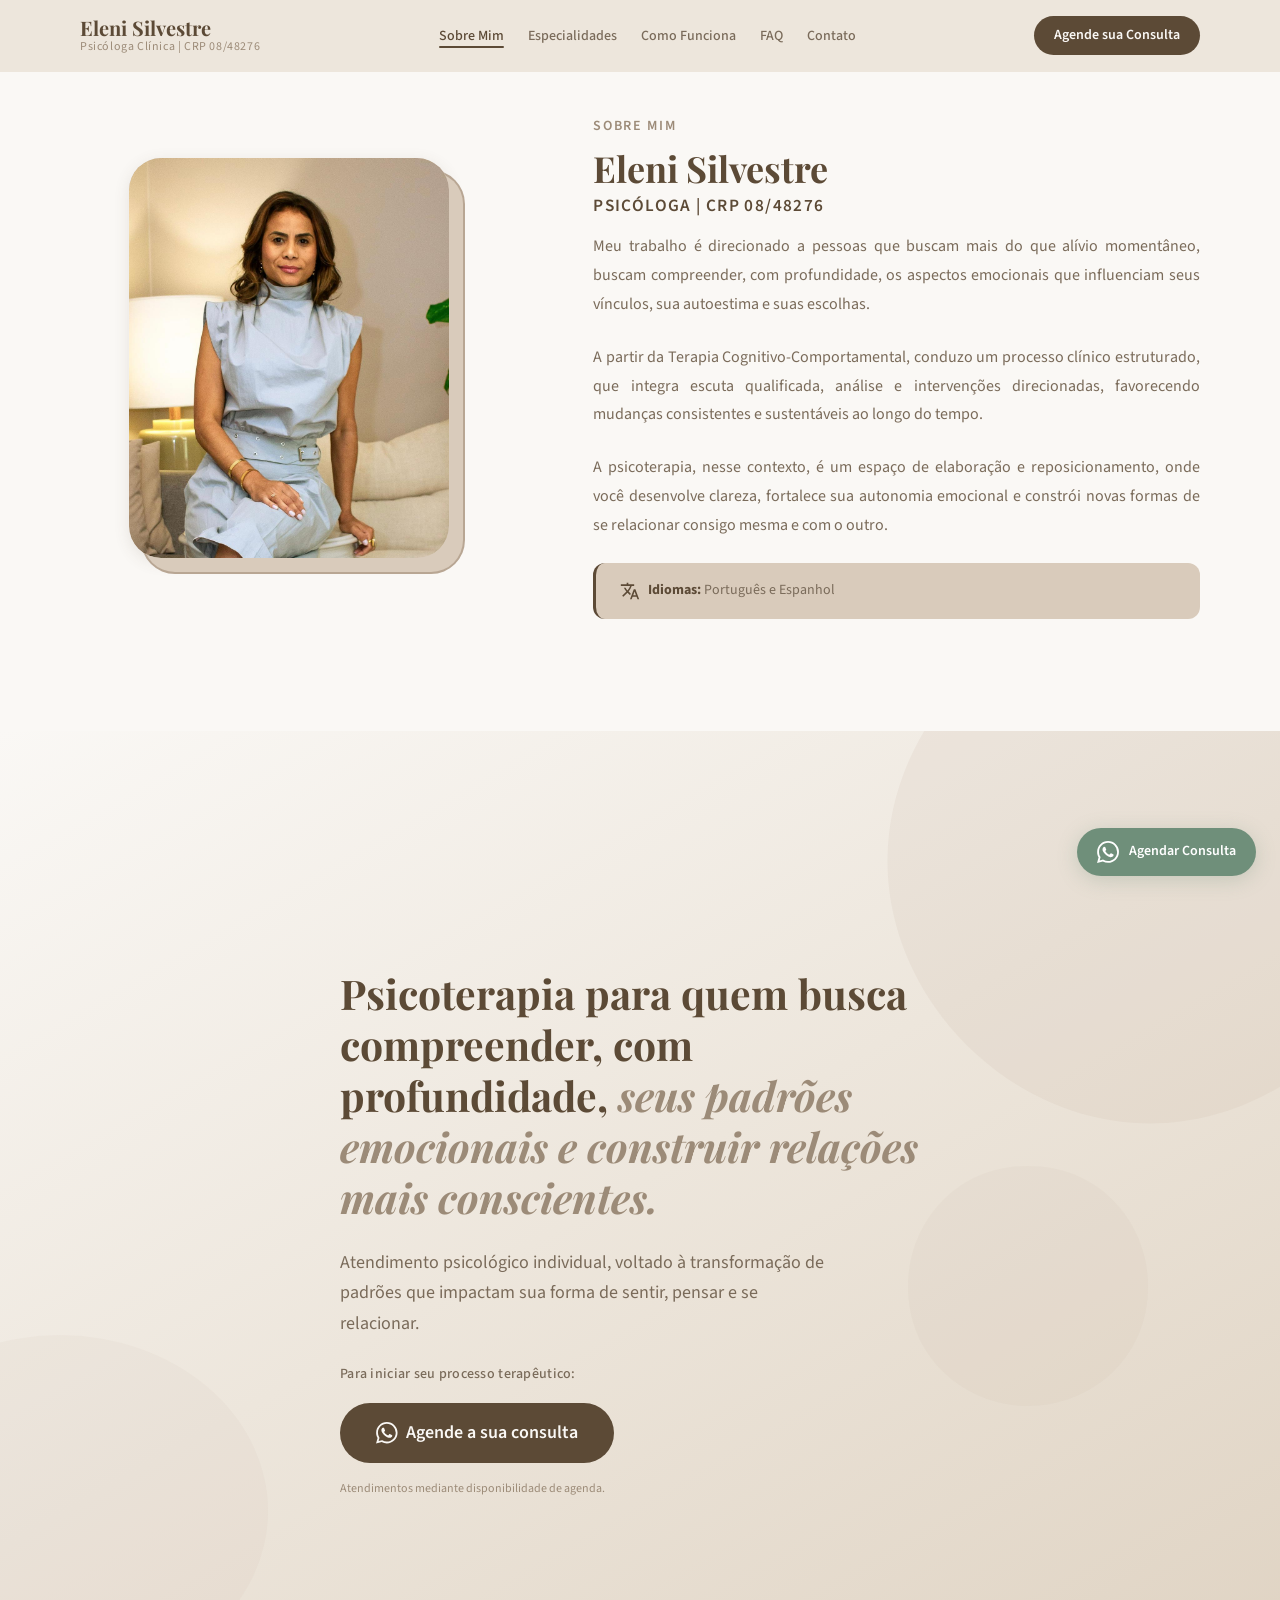
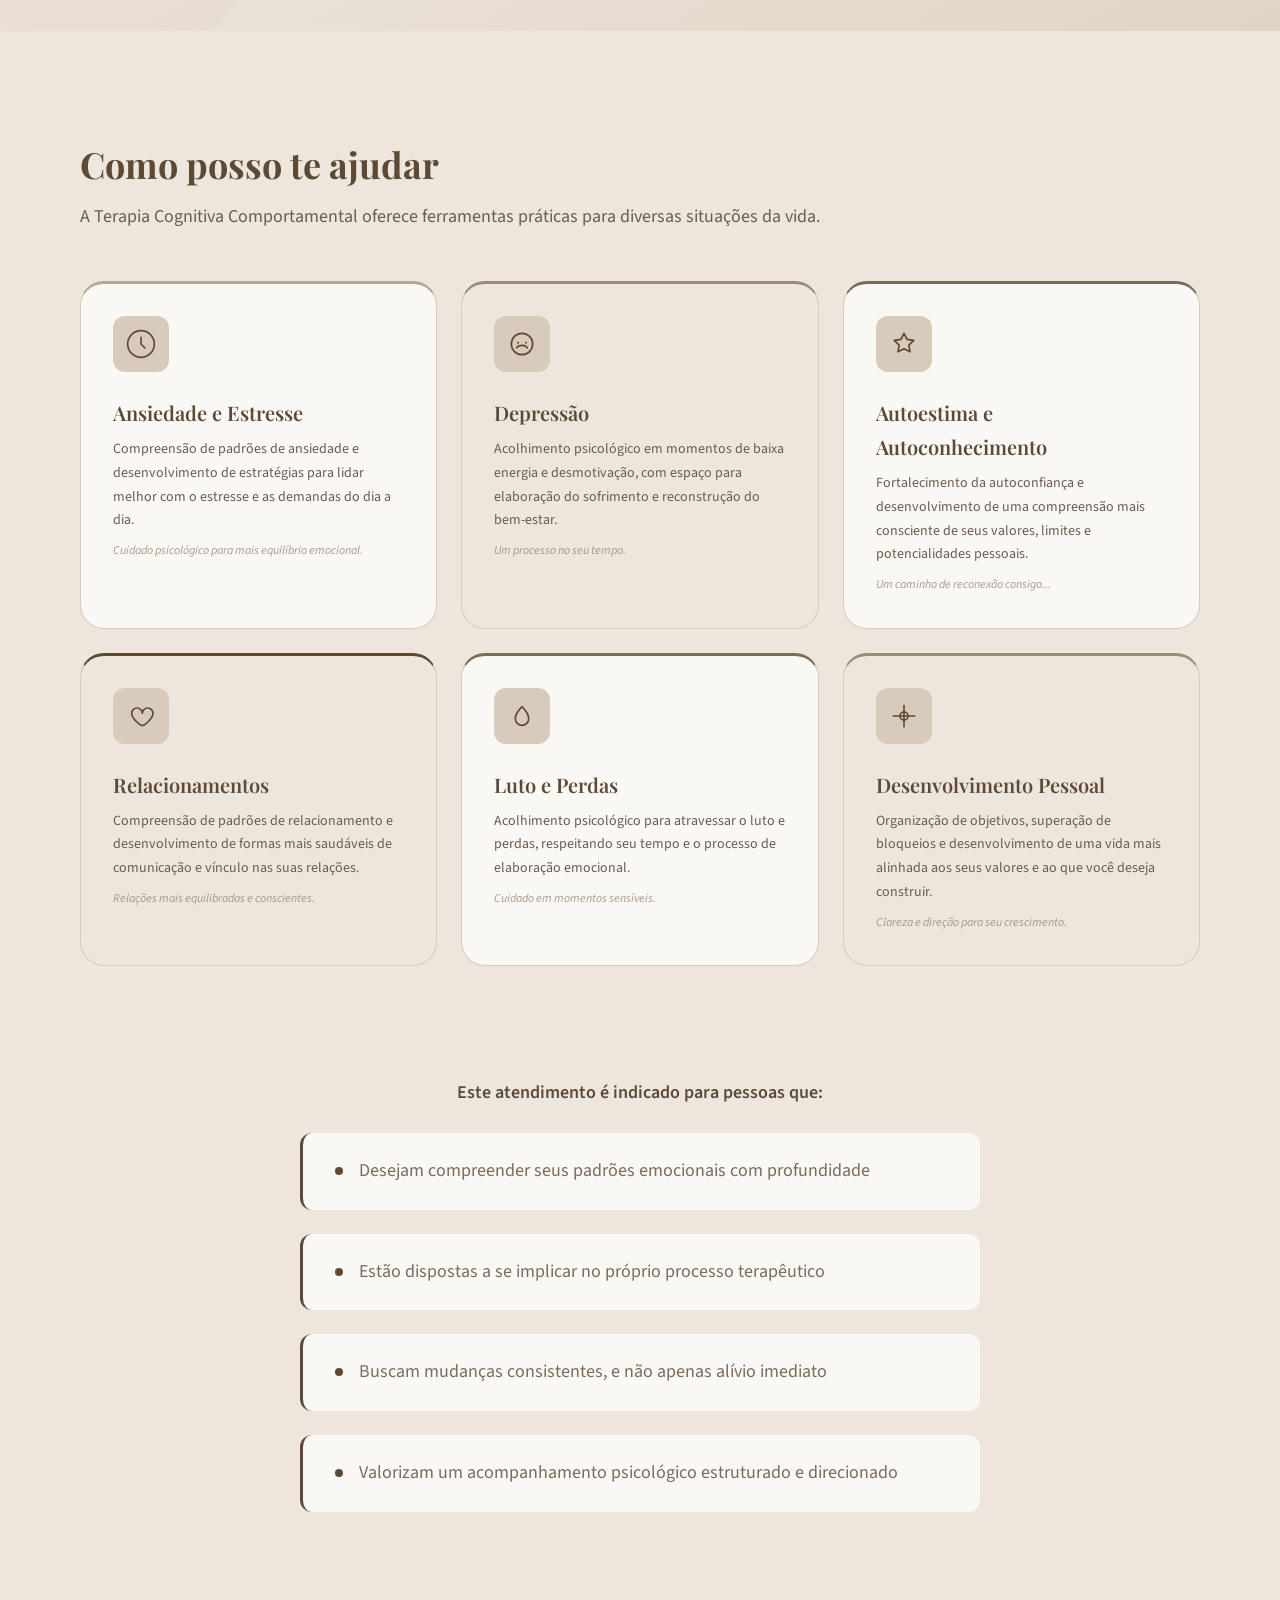
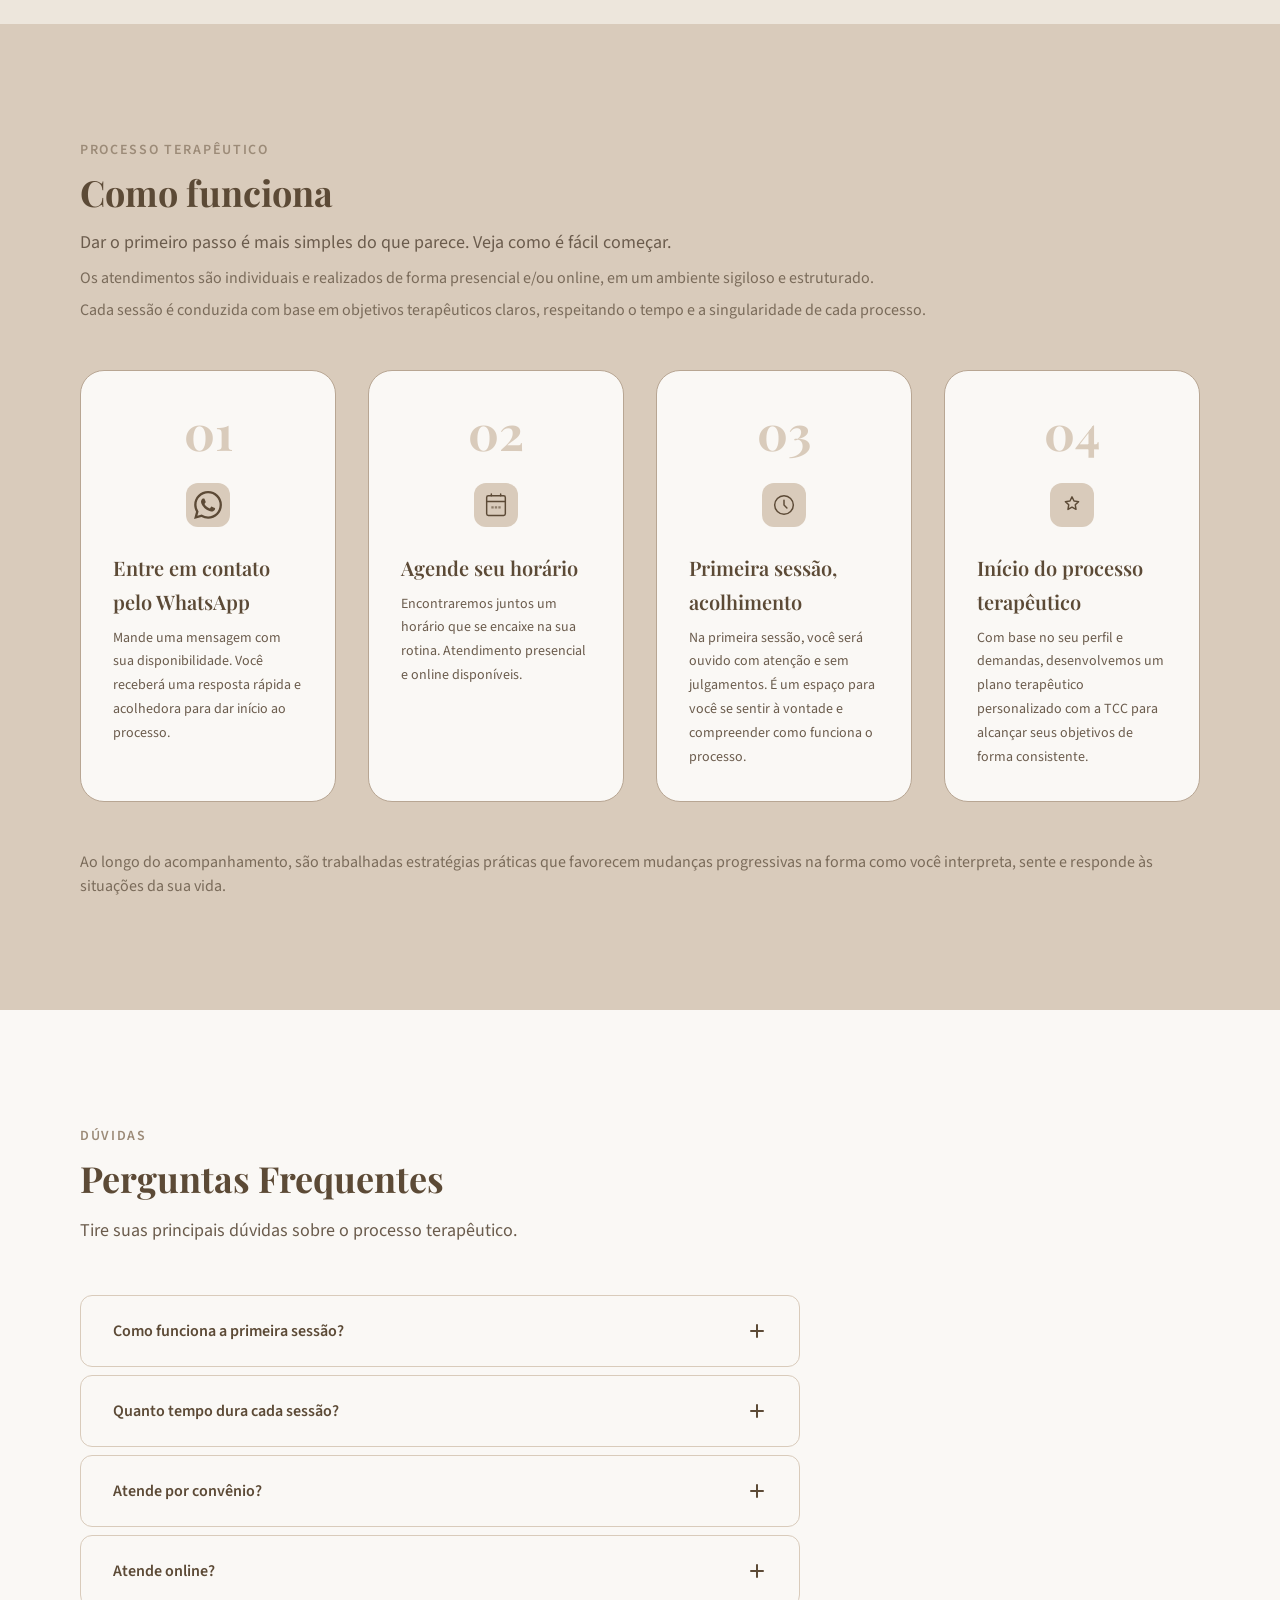
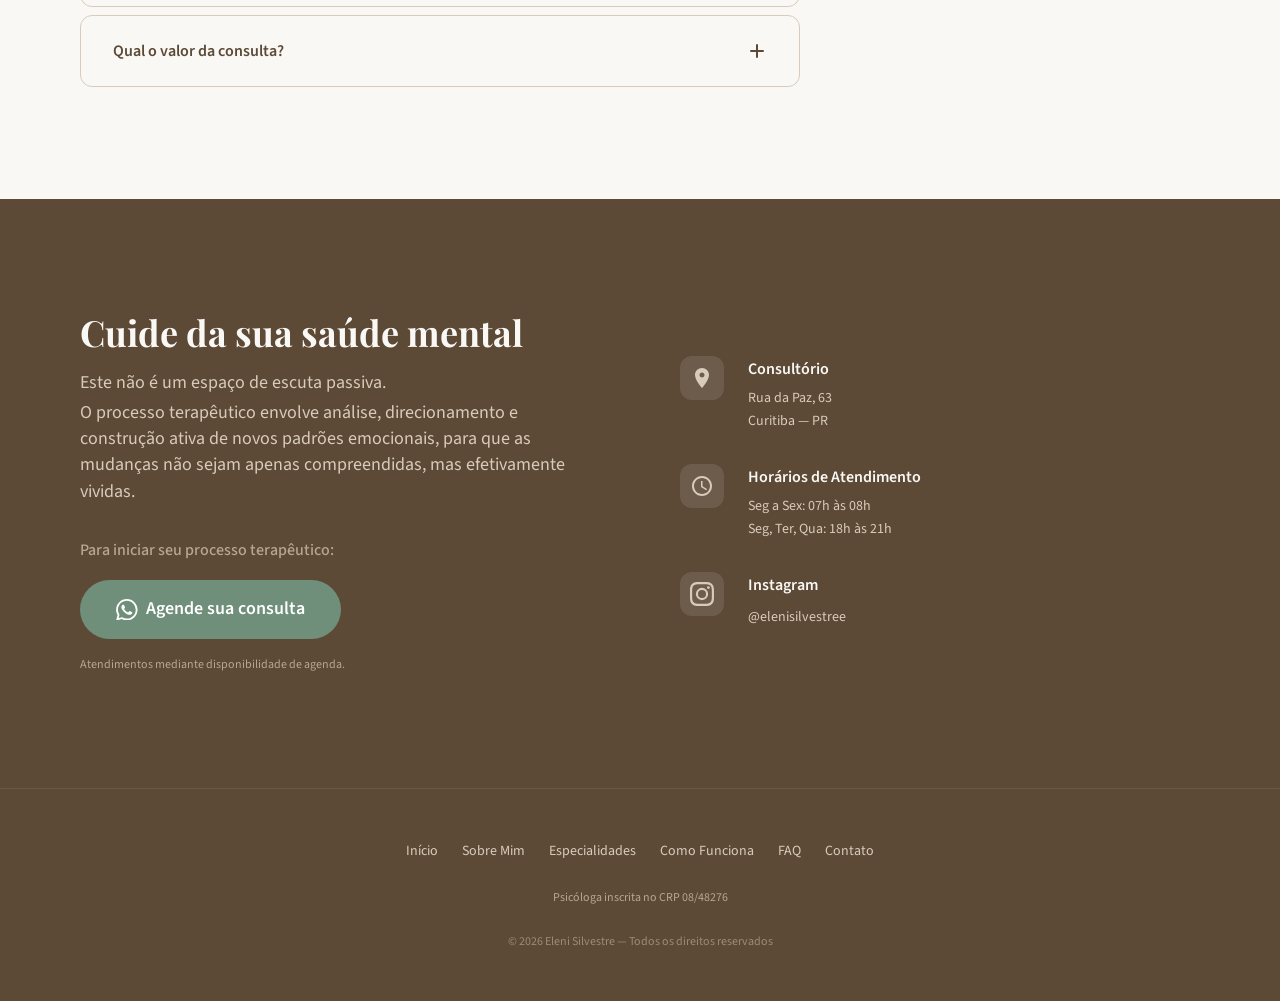
==== commit 9c4d5823: "alteração da foto Eleni" ====
--- a/index.html
+++ b/index.html
@@ -162,7 +162,7 @@
         <!-- Foto profissional -->
         <div class="sobre__foto reveal">
           <div class="sobre__foto-frame" aria-label="Foto profissional da psicóloga Eleni Silvestre">
-            <img src="img/Eleni_nova.jpeg"
+            <img src="img/foto_nova_Eleni.jpeg"
                  alt="Eleni Silvestre, psicóloga clínica especialista em Terapia Cognitivo-Comportamental"
                  loading="lazy"
                  width="320"
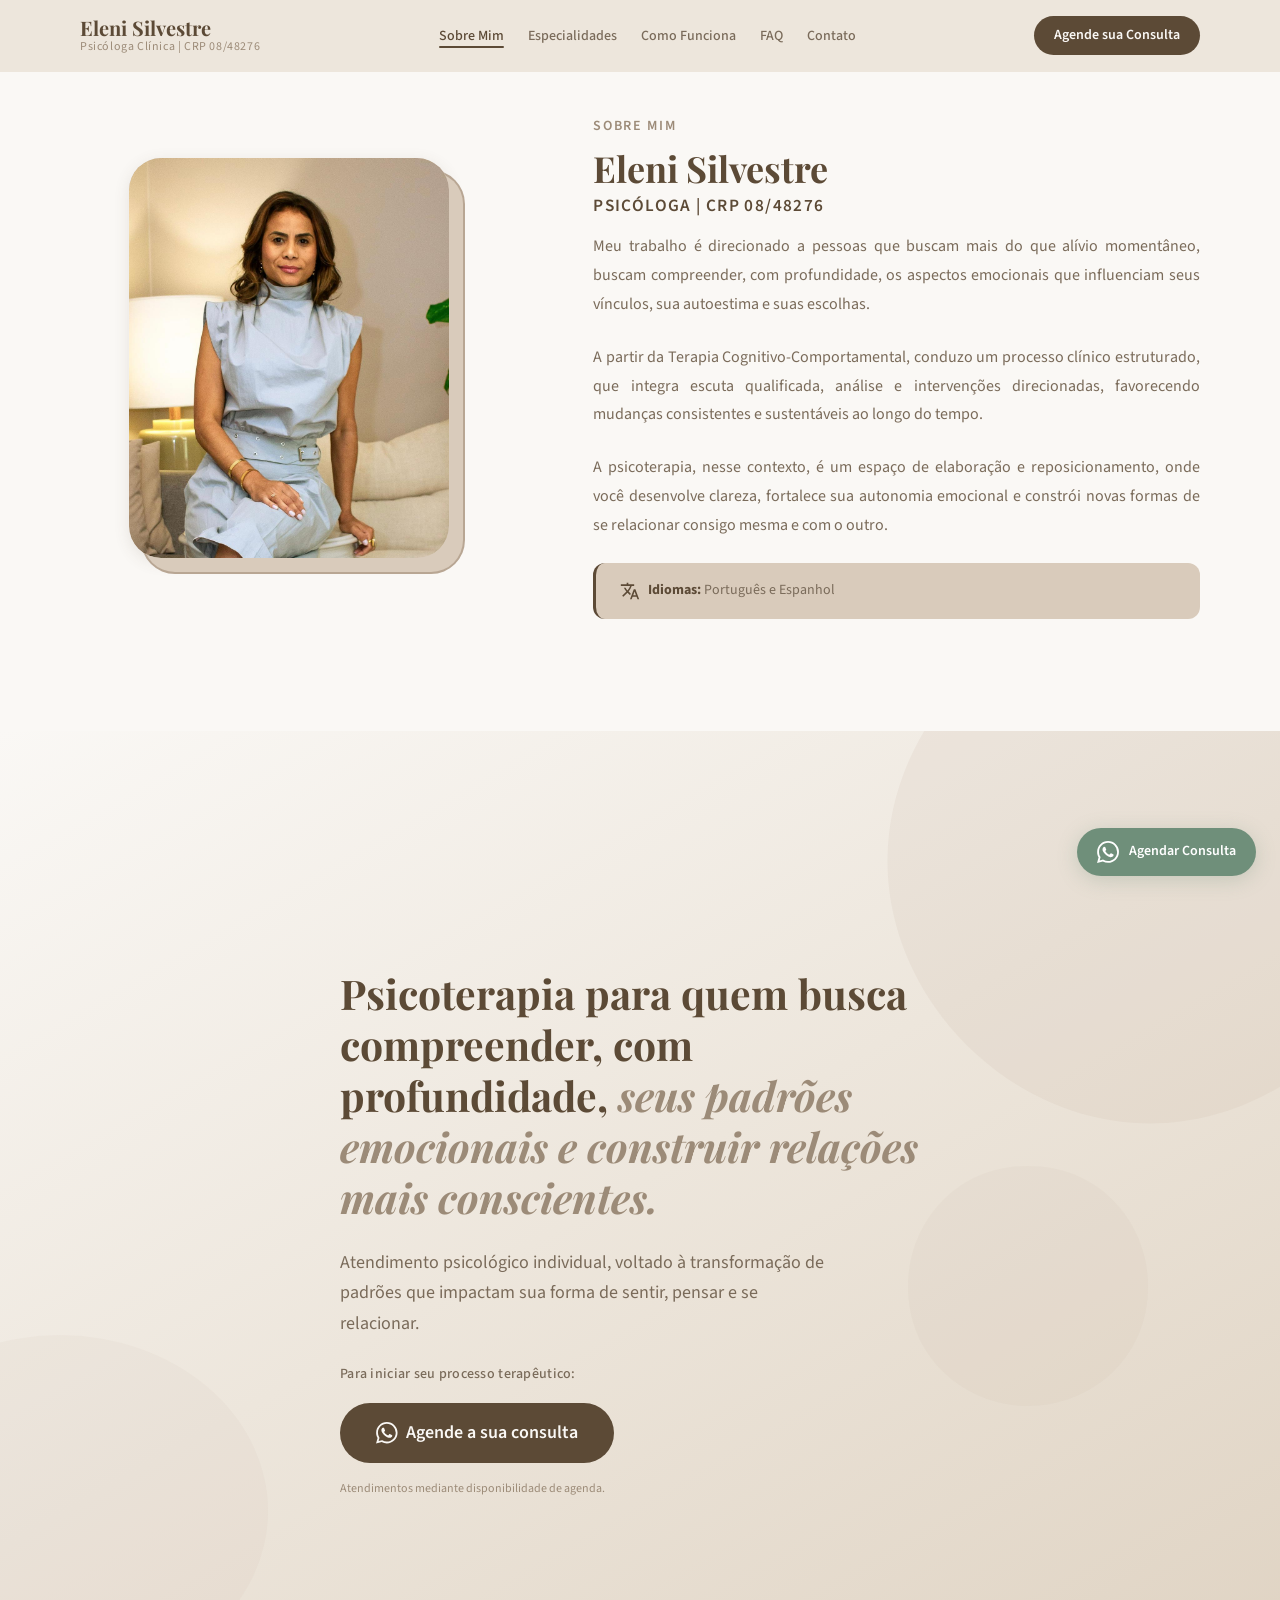
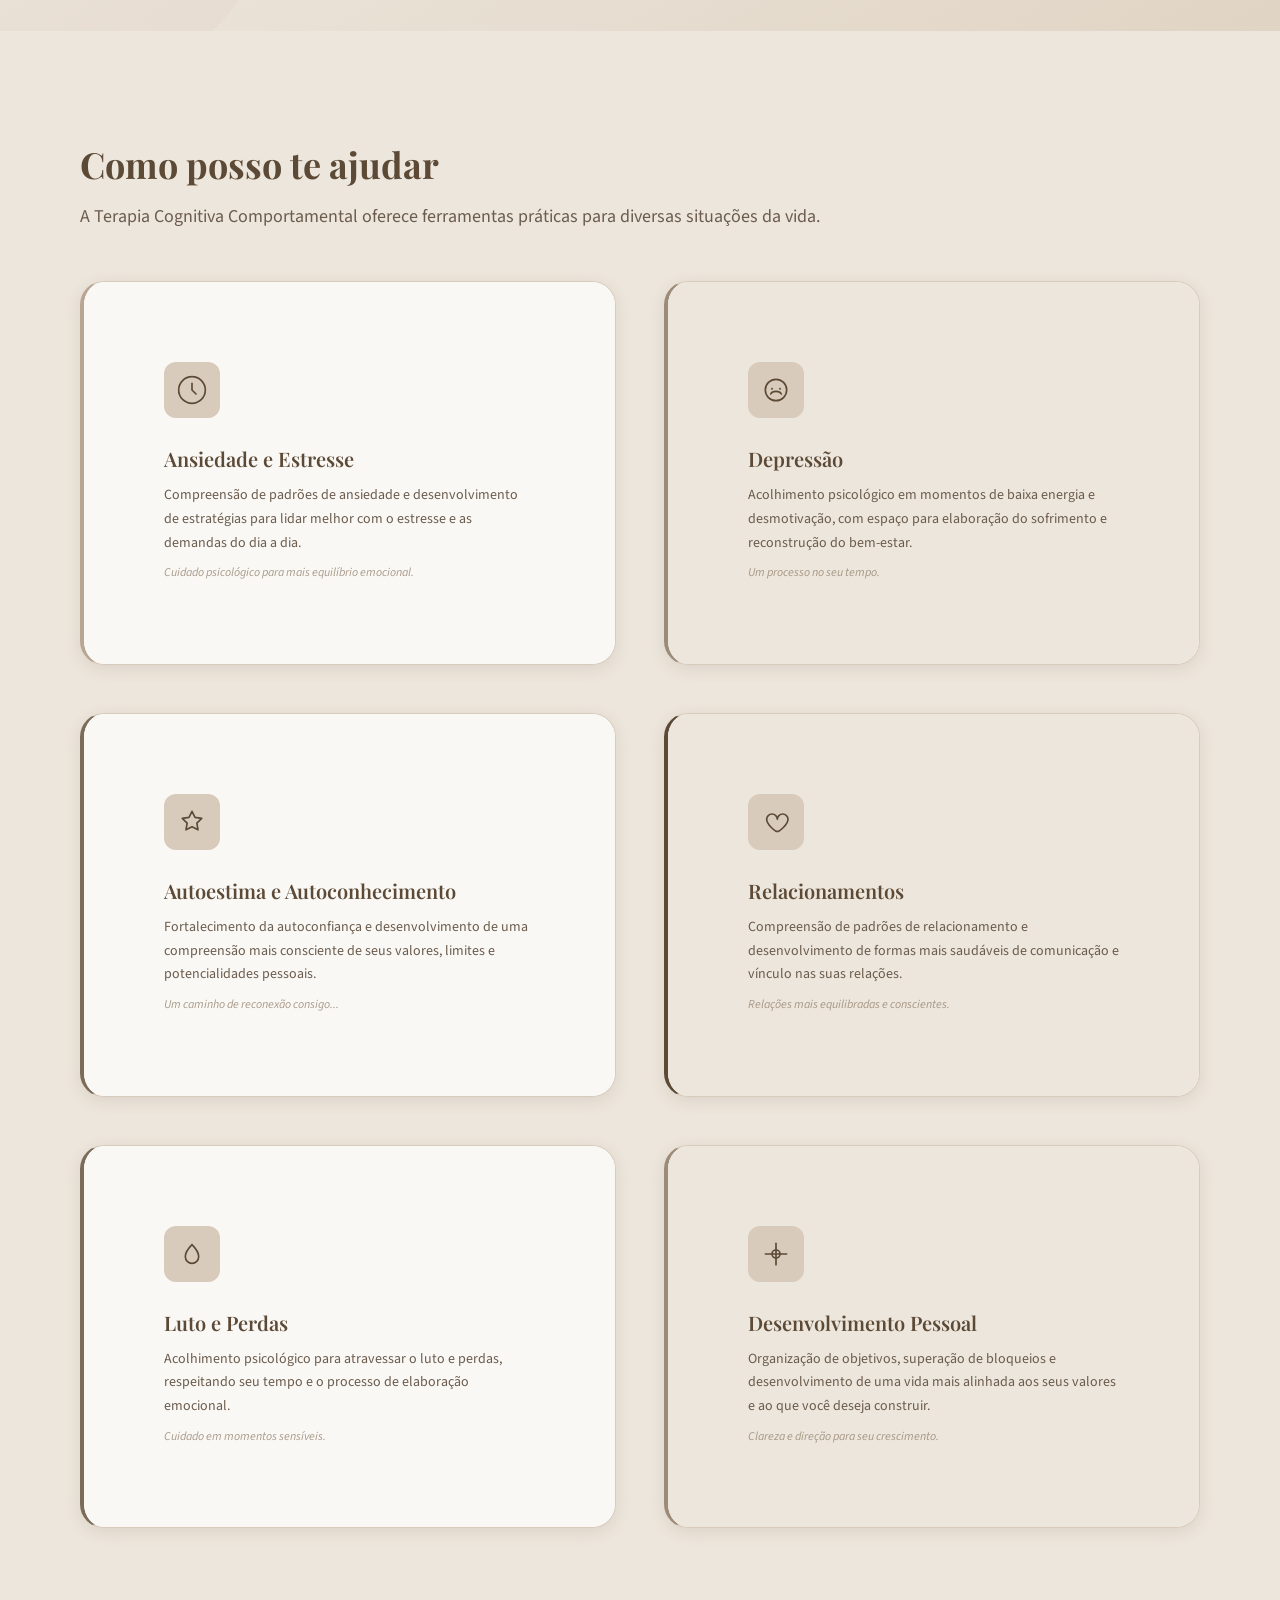
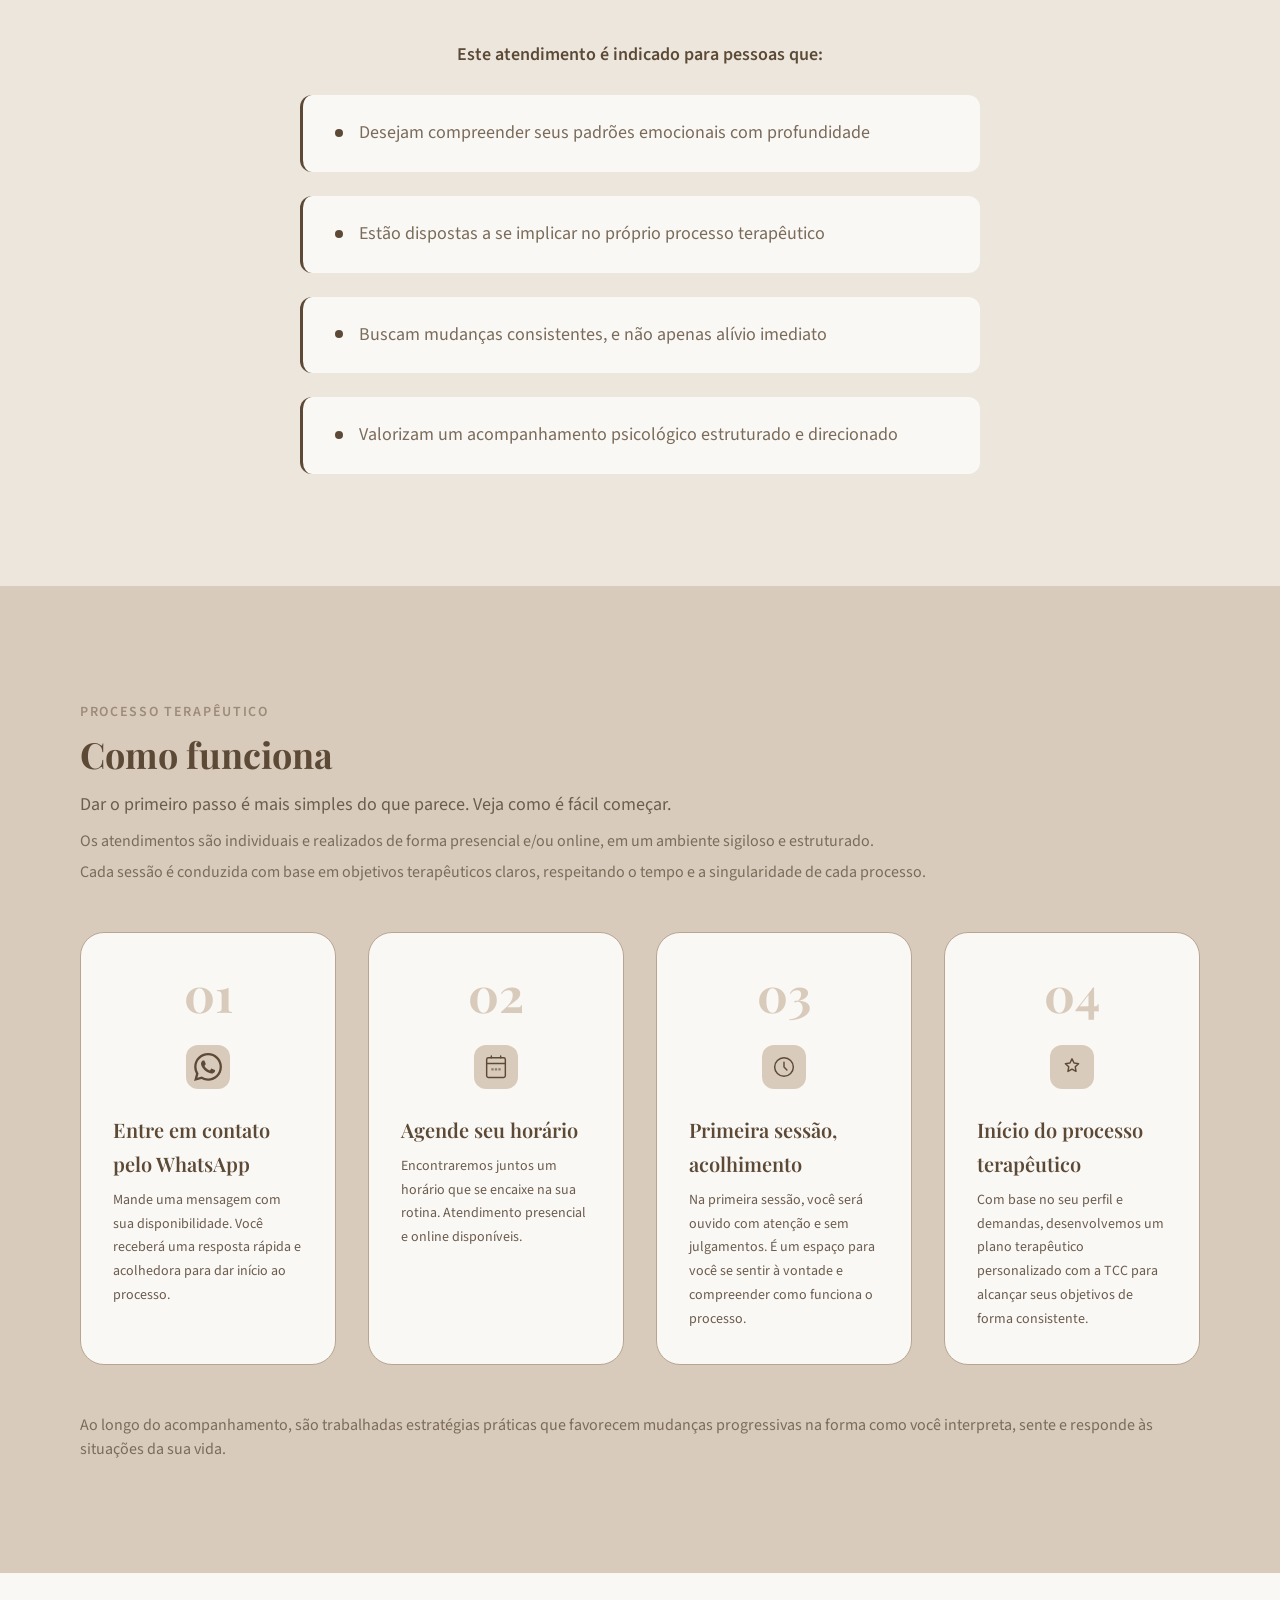
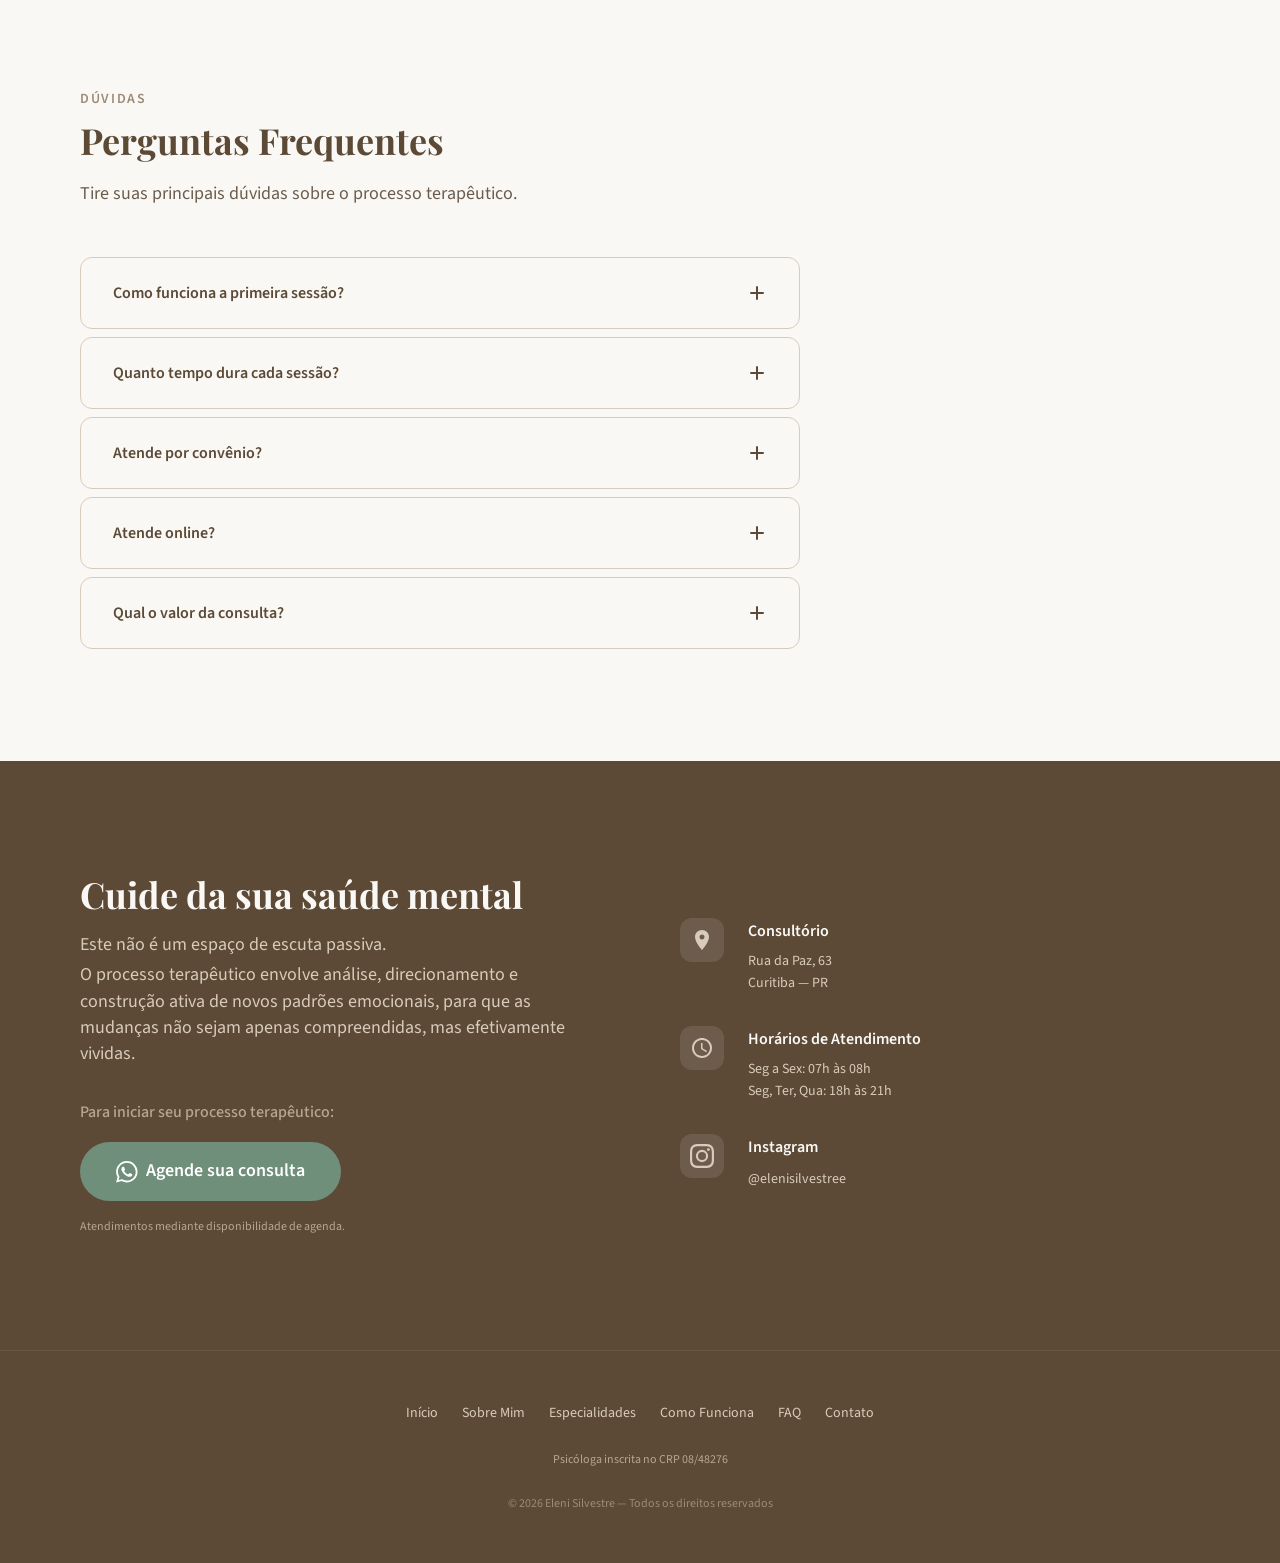
==== commit 20ffc2cd: "reversão da seção Especialidades para sem fotos" ====
--- a/index.html
+++ b/index.html
@@ -255,82 +255,94 @@
 
         <div class="especialidades__grid">
 
-          <!-- Card 1: Ansiedade -->
-          <article class="card reveal" aria-label="Especialidade: Ansiedade e Estresse">
-            <div class="card__icon" aria-hidden="true">
-              <svg viewBox="0 0 48 48" fill="none" xmlns="http://www.w3.org/2000/svg">
-                <circle cx="24" cy="24" r="20" stroke="currentColor" stroke-width="2.5"/>
-                <path d="M24 14v10l6 6" stroke="currentColor" stroke-width="2.5" stroke-linecap="round"/>
-              </svg>
-            </div>
-            <h3 class="card__titulo">Ansiedade e Estresse</h3>
-            <p class="card__descricao">Compreensão de padrões de ansiedade e desenvolvimento de estratégias para lidar melhor com o estresse e as demandas do dia a dia.</p>
-            <p class="card__tagline">Cuidado psicológico para mais equilíbrio emocional.</p>
-          </article>
-
-          <!-- Card 2: Depressão -->
-          <article class="card reveal" aria-label="Especialidade: Depressão">
-            <div class="card__icon" aria-hidden="true">
-              <svg viewBox="0 0 48 48" fill="none" xmlns="http://www.w3.org/2000/svg">
-                <path d="M24 8C15.163 8 8 15.163 8 24s7.163 16 16 16 16-7.163 16-16S32.837 8 24 8z" stroke="currentColor" stroke-width="2.5"/>
-                <path d="M16 30s2-4 8-4 8 4 8 4" stroke="currentColor" stroke-width="2.5" stroke-linecap="round"/>
-                <circle cx="18" cy="22" r="1.5" fill="currentColor"/>
-                <circle cx="30" cy="22" r="1.5" fill="currentColor"/>
-              </svg>
-            </div>
-            <h3 class="card__titulo">Depressão</h3>
-            <p class="card__descricao">Acolhimento psicológico em momentos de baixa energia e desmotivação, com espaço para elaboração do sofrimento e reconstrução do bem-estar.</p>
-            <p class="card__tagline">Um processo no seu tempo.</p>
-          </article>
-
-          <!-- Card 3: Autoestima -->
-          <article class="card reveal" aria-label="Especialidade: Autoestima e Autoconhecimento">
-            <div class="card__icon" aria-hidden="true">
-              <svg viewBox="0 0 48 48" fill="none" xmlns="http://www.w3.org/2000/svg">
-                <path d="M24 8l4.5 9.1 10.1 1.5-7.3 7.1 1.7 10-9-4.7-9 4.7 1.7-10L9.4 18.6l10.1-1.5L24 8z" stroke="currentColor" stroke-width="2.5" stroke-linejoin="round"/>
-              </svg>
-            </div>
-            <h3 class="card__titulo">Autoestima e Autoconhecimento</h3>
-            <p class="card__descricao">Fortalecimento da autoconfiança e desenvolvimento de uma compreensão mais consciente de seus valores, limites e potencialidades pessoais.</p>
-            <p class="card__tagline">Um caminho de reconexão consigo...</p>
-          </article>
-
-          <!-- Card 4: Relacionamentos -->
-          <article class="card reveal" aria-label="Especialidade: Relacionamentos">
-            <div class="card__icon" aria-hidden="true">
-              <svg viewBox="0 0 48 48" fill="none" xmlns="http://www.w3.org/2000/svg">
-                <path d="M24 38s-14-9.3-14-18a8 8 0 0116 0 8 8 0 0116 0c0 8.7-14 18-14 18z" stroke="currentColor" stroke-width="2.5" stroke-linejoin="round"/>
-              </svg>
-            </div>
-            <h3 class="card__titulo">Relacionamentos</h3>
-            <p class="card__descricao">Compreensão de padrões de relacionamento e desenvolvimento de formas mais saudáveis de comunicação e vínculo nas suas relações.</p>
-            <p class="card__tagline">Relações mais equilibradas e conscientes.</p>
-          </article>
-
-          <!-- Card 5: Luto -->
-          <article class="card reveal" aria-label="Especialidade: Luto e Perdas">
-            <div class="card__icon" aria-hidden="true">
-              <svg viewBox="0 0 48 48" fill="none" xmlns="http://www.w3.org/2000/svg">
-                <path d="M24 10C24 10 14 20 14 28a10 10 0 0020 0c0-8-10-18-10-18z" stroke="currentColor" stroke-width="2.5" stroke-linejoin="round"/>
-              </svg>
-            </div>
-            <h3 class="card__titulo">Luto e Perdas</h3>
-            <p class="card__descricao">Acolhimento psicológico para atravessar o luto e perdas, respeitando seu tempo e o processo de elaboração emocional.</p>
-            <p class="card__tagline">Cuidado em momentos sensíveis.</p>
-          </article>
-
-          <!-- Card 6: Desenvolvimento Pessoal -->
-          <article class="card reveal" aria-label="Especialidade: Desenvolvimento Pessoal">
-            <div class="card__icon" aria-hidden="true">
-              <svg viewBox="0 0 48 48" fill="none" xmlns="http://www.w3.org/2000/svg">
-                <path d="M24 8v32M8 24h32" stroke="currentColor" stroke-width="2.5" stroke-linecap="round"/>
-                <circle cx="24" cy="24" r="6" stroke="currentColor" stroke-width="2.5"/>
-              </svg>
-            </div>
-            <h3 class="card__titulo">Desenvolvimento Pessoal</h3>
-            <p class="card__descricao">Organização de objetivos, superação de bloqueios e desenvolvimento de uma vida mais alinhada aos seus valores e ao que você deseja construir.</p>
-            <p class="card__tagline">Clareza e direção para seu crescimento.</p>
-          </article>
+          <!-- Item 1: Ansiedade -->
+          <div class="especialidade-item reveal">
+            <article class="card" aria-label="Especialidade: Ansiedade e Estresse">
+              <div class="card__icon" aria-hidden="true">
+                <svg viewBox="0 0 48 48" fill="none" xmlns="http://www.w3.org/2000/svg">
+                  <circle cx="24" cy="24" r="20" stroke="currentColor" stroke-width="2.5"/>
+                  <path d="M24 14v10l6 6" stroke="currentColor" stroke-width="2.5" stroke-linecap="round"/>
+                </svg>
+              </div>
+              <h3 class="card__titulo">Ansiedade e Estresse</h3>
+              <p class="card__descricao">Compreensão de padrões de ansiedade e desenvolvimento de estratégias para lidar melhor com o estresse e as demandas do dia a dia.</p>
+              <p class="card__tagline">Cuidado psicológico para mais equilíbrio emocional.</p>
+            </article>
+          </div>
+
+          <!-- Item 2: Depressão -->
+          <div class="especialidade-item reveal">
+            <article class="card" aria-label="Especialidade: Depressão">
+              <div class="card__icon" aria-hidden="true">
+                <svg viewBox="0 0 48 48" fill="none" xmlns="http://www.w3.org/2000/svg">
+                  <path d="M24 8C15.163 8 8 15.163 8 24s7.163 16 16 16 16-7.163 16-16S32.837 8 24 8z" stroke="currentColor" stroke-width="2.5"/>
+                  <path d="M16 30s2-4 8-4 8 4 8 4" stroke="currentColor" stroke-width="2.5" stroke-linecap="round"/>
+                  <circle cx="18" cy="22" r="1.5" fill="currentColor"/>
+                  <circle cx="30" cy="22" r="1.5" fill="currentColor"/>
+                </svg>
+              </div>
+              <h3 class="card__titulo">Depressão</h3>
+              <p class="card__descricao">Acolhimento psicológico em momentos de baixa energia e desmotivação, com espaço para elaboração do sofrimento e reconstrução do bem-estar.</p>
+              <p class="card__tagline">Um processo no seu tempo.</p>
+            </article>
+          </div>
+
+          <!-- Item 3: Autoestima -->
+          <div class="especialidade-item reveal">
+            <article class="card" aria-label="Especialidade: Autoestima e Autoconhecimento">
+              <div class="card__icon" aria-hidden="true">
+                <svg viewBox="0 0 48 48" fill="none" xmlns="http://www.w3.org/2000/svg">
+                  <path d="M24 8l4.5 9.1 10.1 1.5-7.3 7.1 1.7 10-9-4.7-9 4.7 1.7-10L9.4 18.6l10.1-1.5L24 8z" stroke="currentColor" stroke-width="2.5" stroke-linejoin="round"/>
+                </svg>
+              </div>
+              <h3 class="card__titulo">Autoestima e Autoconhecimento</h3>
+              <p class="card__descricao">Fortalecimento da autoconfiança e desenvolvimento de uma compreensão mais consciente de seus valores, limites e potencialidades pessoais.</p>
+              <p class="card__tagline">Um caminho de reconexão consigo...</p>
+            </article>
+          </div>
+
+          <!-- Item 4: Relacionamentos -->
+          <div class="especialidade-item reveal">
+            <article class="card" aria-label="Especialidade: Relacionamentos">
+              <div class="card__icon" aria-hidden="true">
+                <svg viewBox="0 0 48 48" fill="none" xmlns="http://www.w3.org/2000/svg">
+                  <path d="M24 38s-14-9.3-14-18a8 8 0 0116 0 8 8 0 0116 0c0 8.7-14 18-14 18z" stroke="currentColor" stroke-width="2.5" stroke-linejoin="round"/>
+                </svg>
+              </div>
+              <h3 class="card__titulo">Relacionamentos</h3>
+              <p class="card__descricao">Compreensão de padrões de relacionamento e desenvolvimento de formas mais saudáveis de comunicação e vínculo nas suas relações.</p>
+              <p class="card__tagline">Relações mais equilibradas e conscientes.</p>
+            </article>
+          </div>
+
+          <!-- Item 5: Luto -->
+          <div class="especialidade-item reveal">
+            <article class="card" aria-label="Especialidade: Luto e Perdas">
+              <div class="card__icon" aria-hidden="true">
+                <svg viewBox="0 0 48 48" fill="none" xmlns="http://www.w3.org/2000/svg">
+                  <path d="M24 10C24 10 14 20 14 28a10 10 0 0020 0c0-8-10-18-10-18z" stroke="currentColor" stroke-width="2.5" stroke-linejoin="round"/>
+                </svg>
+              </div>
+              <h3 class="card__titulo">Luto e Perdas</h3>
+              <p class="card__descricao">Acolhimento psicológico para atravessar o luto e perdas, respeitando seu tempo e o processo de elaboração emocional.</p>
+              <p class="card__tagline">Cuidado em momentos sensíveis.</p>
+            </article>
+          </div>
+
+          <!-- Item 6: Desenvolvimento Pessoal -->
+          <div class="especialidade-item reveal">
+            <article class="card" aria-label="Especialidade: Desenvolvimento Pessoal">
+              <div class="card__icon" aria-hidden="true">
+                <svg viewBox="0 0 48 48" fill="none" xmlns="http://www.w3.org/2000/svg">
+                  <path d="M24 8v32M8 24h32" stroke="currentColor" stroke-width="2.5" stroke-linecap="round"/>
+                  <circle cx="24" cy="24" r="6" stroke="currentColor" stroke-width="2.5"/>
+                </svg>
+              </div>
+              <h3 class="card__titulo">Desenvolvimento Pessoal</h3>
+              <p class="card__descricao">Organização de objetivos, superação de bloqueios e desenvolvimento de uma vida mais alinhada aos seus valores e ao que você deseja construir.</p>
+              <p class="card__tagline">Clareza e direção para seu crescimento.</p>
+            </article>
+          </div>
 
         </div>
 
--- a/css/styles.css
+++ b/css/styles.css
@@ -685,38 +685,52 @@
   background-color: var(--color-cream);
 }
 
+/* Grid — 1 coluna no mobile, 2 colunas no desktop */
 .especialidades__grid {
   display: grid;
   grid-template-columns: 1fr;
-  gap: var(--spacing-md);
-}
-
-/* Card */
+  gap: var(--spacing-xl);
+}
+
+/* Item: wrapper do card de especialidade */
+.especialidade-item {
+  display: flex;
+  flex-direction: column; /* mobile: empilhado */
+  background-color: var(--color-white);
+  border-radius: var(--radius-lg);
+  overflow: hidden;
+  box-shadow: var(--shadow-md);
+  border: 1px solid var(--color-sand);
+  transition: transform var(--transition), box-shadow var(--transition);
+}
+
+.especialidade-item:hover {
+  transform: translateY(-4px);
+  box-shadow: var(--shadow-lg);
+}
+
+/* Variação de borda esquerda por item (substituí border-top) */
+.especialidade-item:nth-child(1) { border-left: 4px solid var(--color-warm-taupe); }
+.especialidade-item:nth-child(2) { border-left: 4px solid var(--color-mocha); }
+.especialidade-item:nth-child(3) { border-left: 4px solid var(--color-brown); }
+.especialidade-item:nth-child(4) { border-left: 4px solid var(--color-dark-brown); }
+.especialidade-item:nth-child(5) { border-left: 4px solid var(--color-brown); }
+.especialidade-item:nth-child(6) { border-left: 4px solid var(--color-mocha); }
+
+/* Itens pares com fundo levemente diferente */
+.especialidade-item:nth-child(even) .card {
+  background-color: var(--color-cream);
+}
+
+
+/* Card (conteúdo de texto) — sem border-radius próprio pois o item já tem */
 .card {
   background-color: var(--color-white);
-  border-radius: var(--radius-lg);
   padding: var(--spacing-lg);
-  border: 1px solid var(--color-sand);
-  border-top: 3px solid var(--color-warm-taupe); /* acento superior — varia por posição */
-  transition: transform var(--transition), box-shadow var(--transition), border-color var(--transition);
-}
-
-/* Variação de acento para quebrar a uniformidade */
-.card:nth-child(2) { border-top-color: var(--color-mocha); }
-.card:nth-child(3) { border-top-color: var(--color-brown); }
-.card:nth-child(4) { border-top-color: var(--color-dark-brown); }
-.card:nth-child(5) { border-top-color: var(--color-brown); }
-.card:nth-child(6) { border-top-color: var(--color-mocha); }
-
-/* Cards pares com fundo levemente diferente */
-.card:nth-child(even) {
-  background-color: var(--color-cream);
-}
-
-.card:hover {
-  transform: translateY(-5px);
-  box-shadow: var(--shadow-lg);
-  border-color: var(--color-warm-taupe);
+  display: flex;
+  flex-direction: column;
+  justify-content: center;
+  flex: 1;
 }
 
 .card__icon {
@@ -1322,12 +1336,12 @@
   transform: translateY(0);
 }
 
-/* Delay para cards em grid */
-.card:nth-child(2) { transition-delay: 0.1s; }
-.card:nth-child(3) { transition-delay: 0.2s; }
-.card:nth-child(4) { transition-delay: 0.1s; }
-.card:nth-child(5) { transition-delay: 0.2s; }
-.card:nth-child(6) { transition-delay: 0.3s; }
+/* Delay de reveal para itens de especialidade */
+.especialidade-item:nth-child(2) { transition-delay: 0.08s; }
+.especialidade-item:nth-child(3) { transition-delay: 0.16s; }
+.especialidade-item:nth-child(4) { transition-delay: 0.08s; }
+.especialidade-item:nth-child(5) { transition-delay: 0.16s; }
+.especialidade-item:nth-child(6) { transition-delay: 0.24s; }
 
 .step:nth-child(2) { transition-delay: 0.1s; }
 .step:nth-child(3) { transition-delay: 0.2s; }
@@ -1345,9 +1359,6 @@
     display: inline;
   }
 
-  .especialidades__grid {
-    grid-template-columns: repeat(2, 1fr);
-  }
 }
 
 /* ── 768px ── */
@@ -1396,10 +1407,21 @@
   /* Footer — mantém layout centralizado em todos os tamanhos */
 }
 
+/* ── 768px ── */
+@media (min-width: 768px) {
+  .especialidades__grid {
+    grid-template-columns: repeat(2, 1fr);
+  }
+
+  .card {
+    padding: var(--spacing-xl);
+  }
+}
+
 /* ── 1024px ── */
 @media (min-width: 1024px) {
-  .especialidades__grid {
-    grid-template-columns: repeat(3, 1fr);
+  .card {
+    padding: var(--spacing-2xl);
   }
 
   .steps {
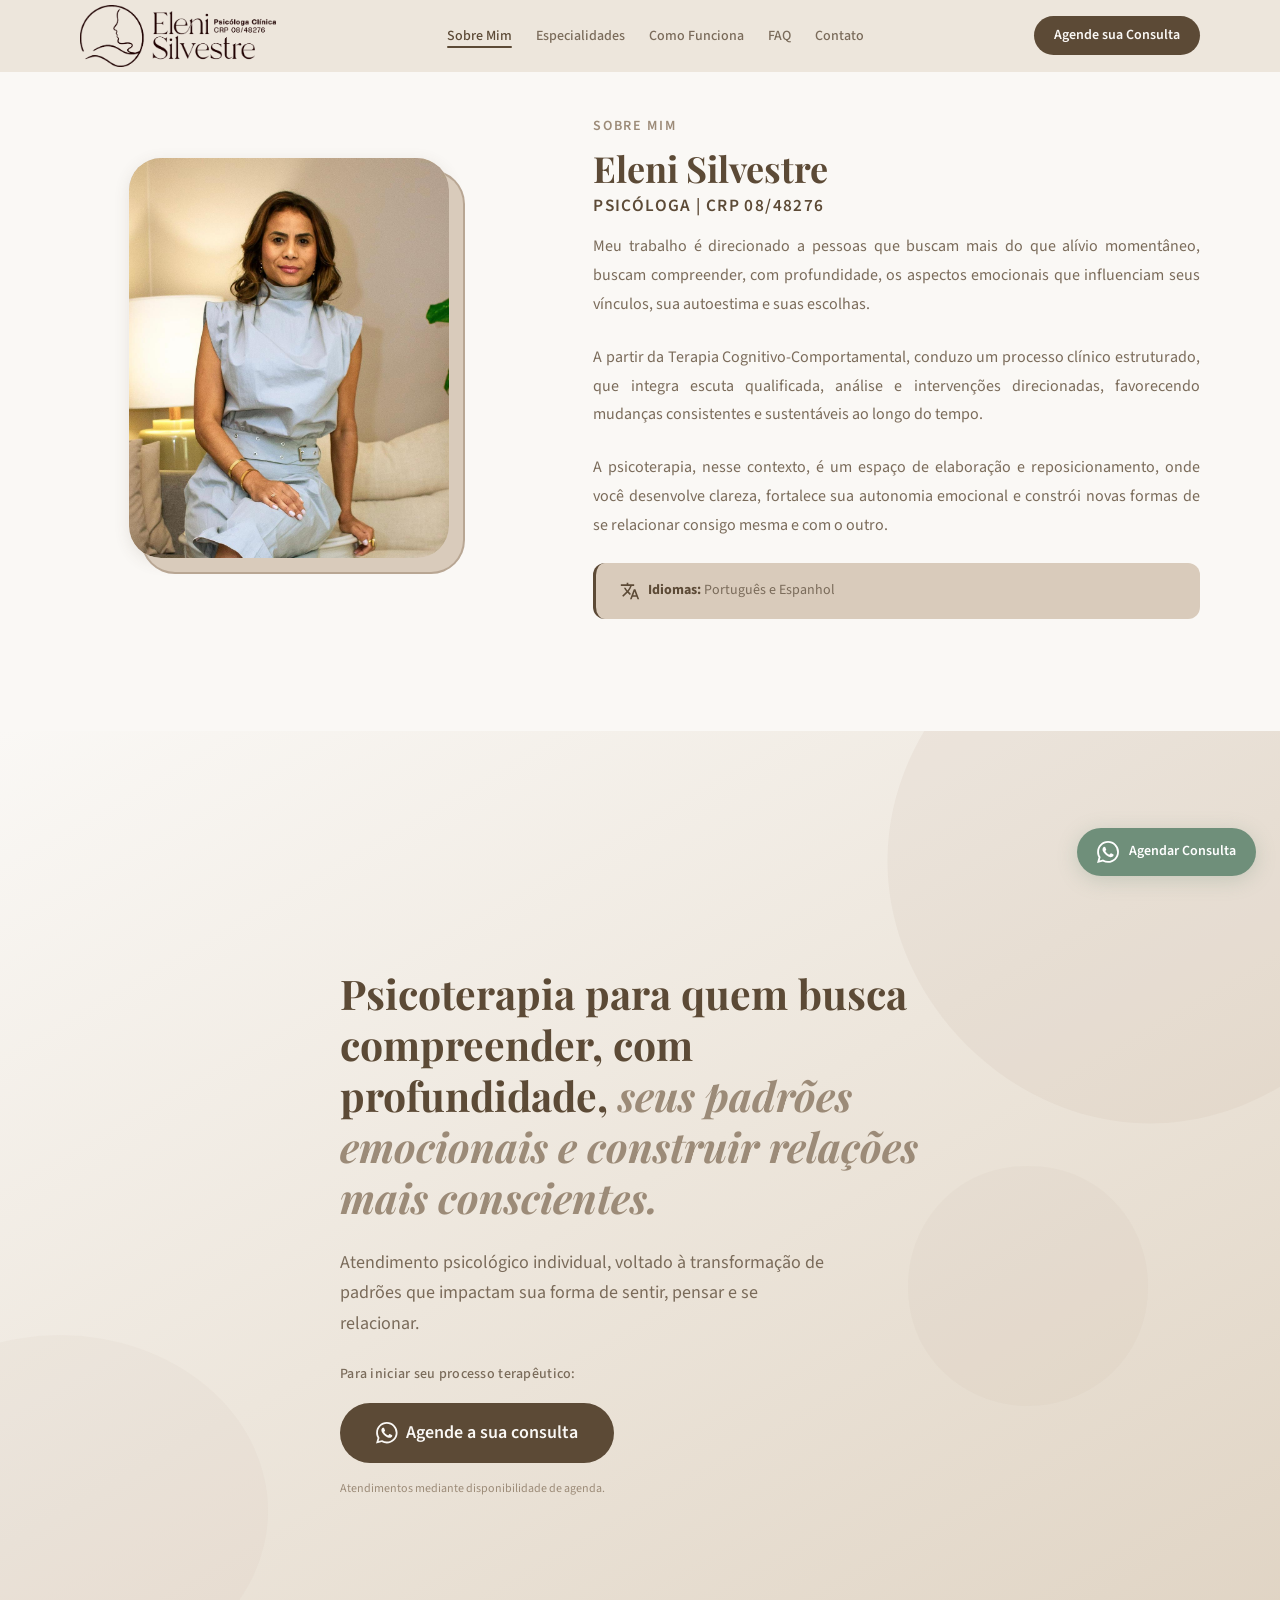
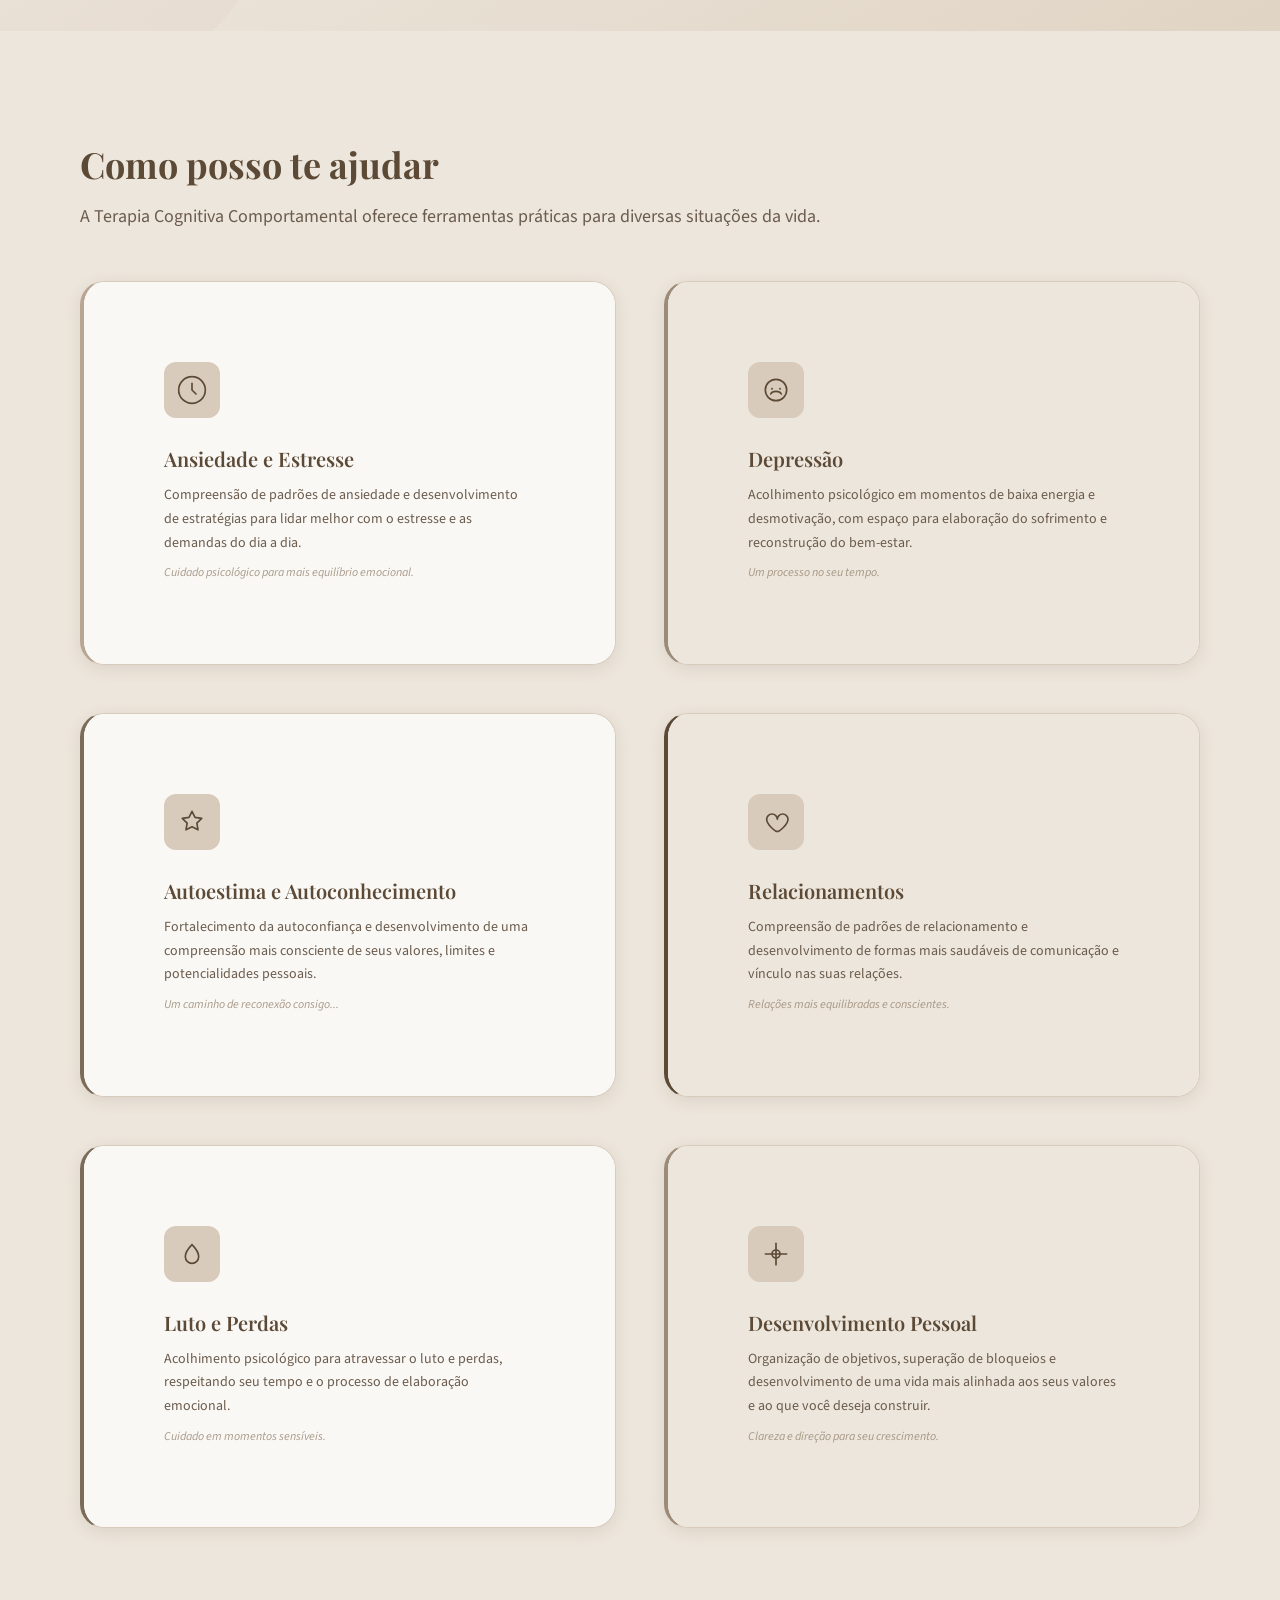
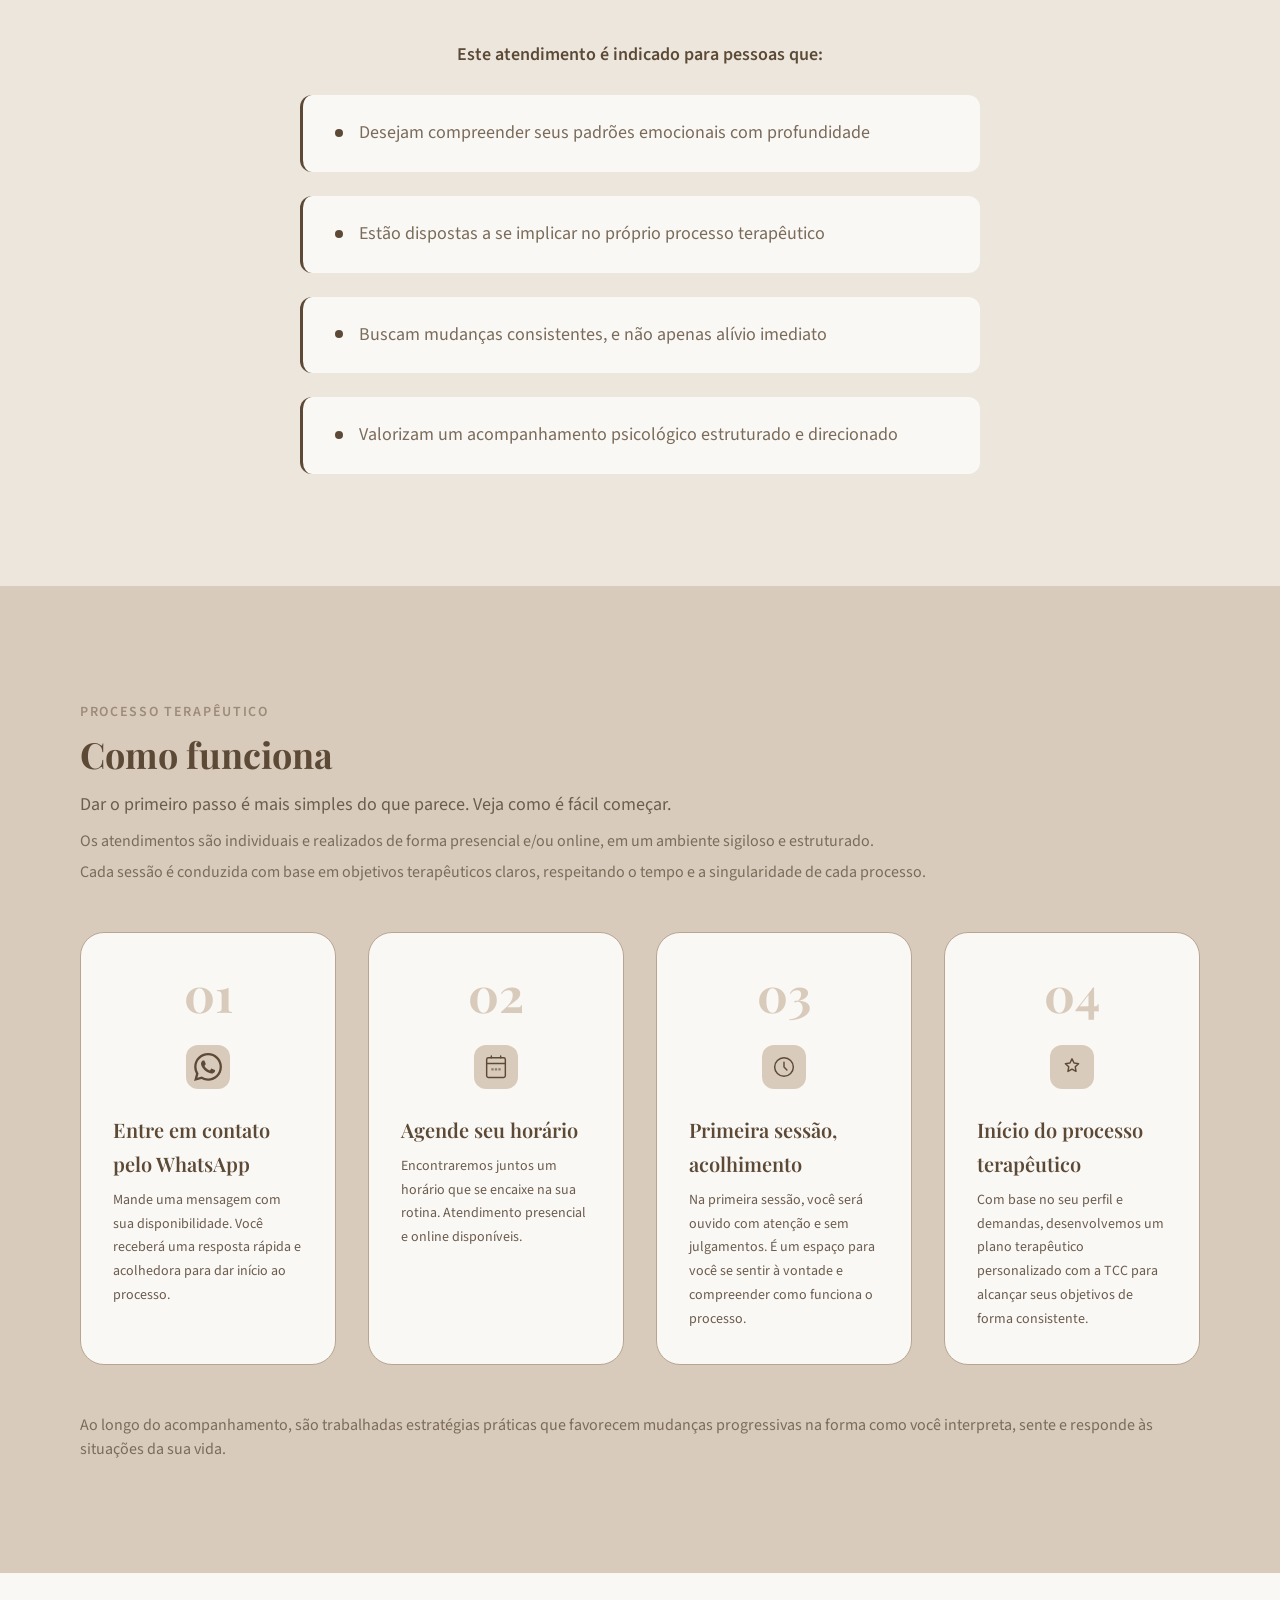
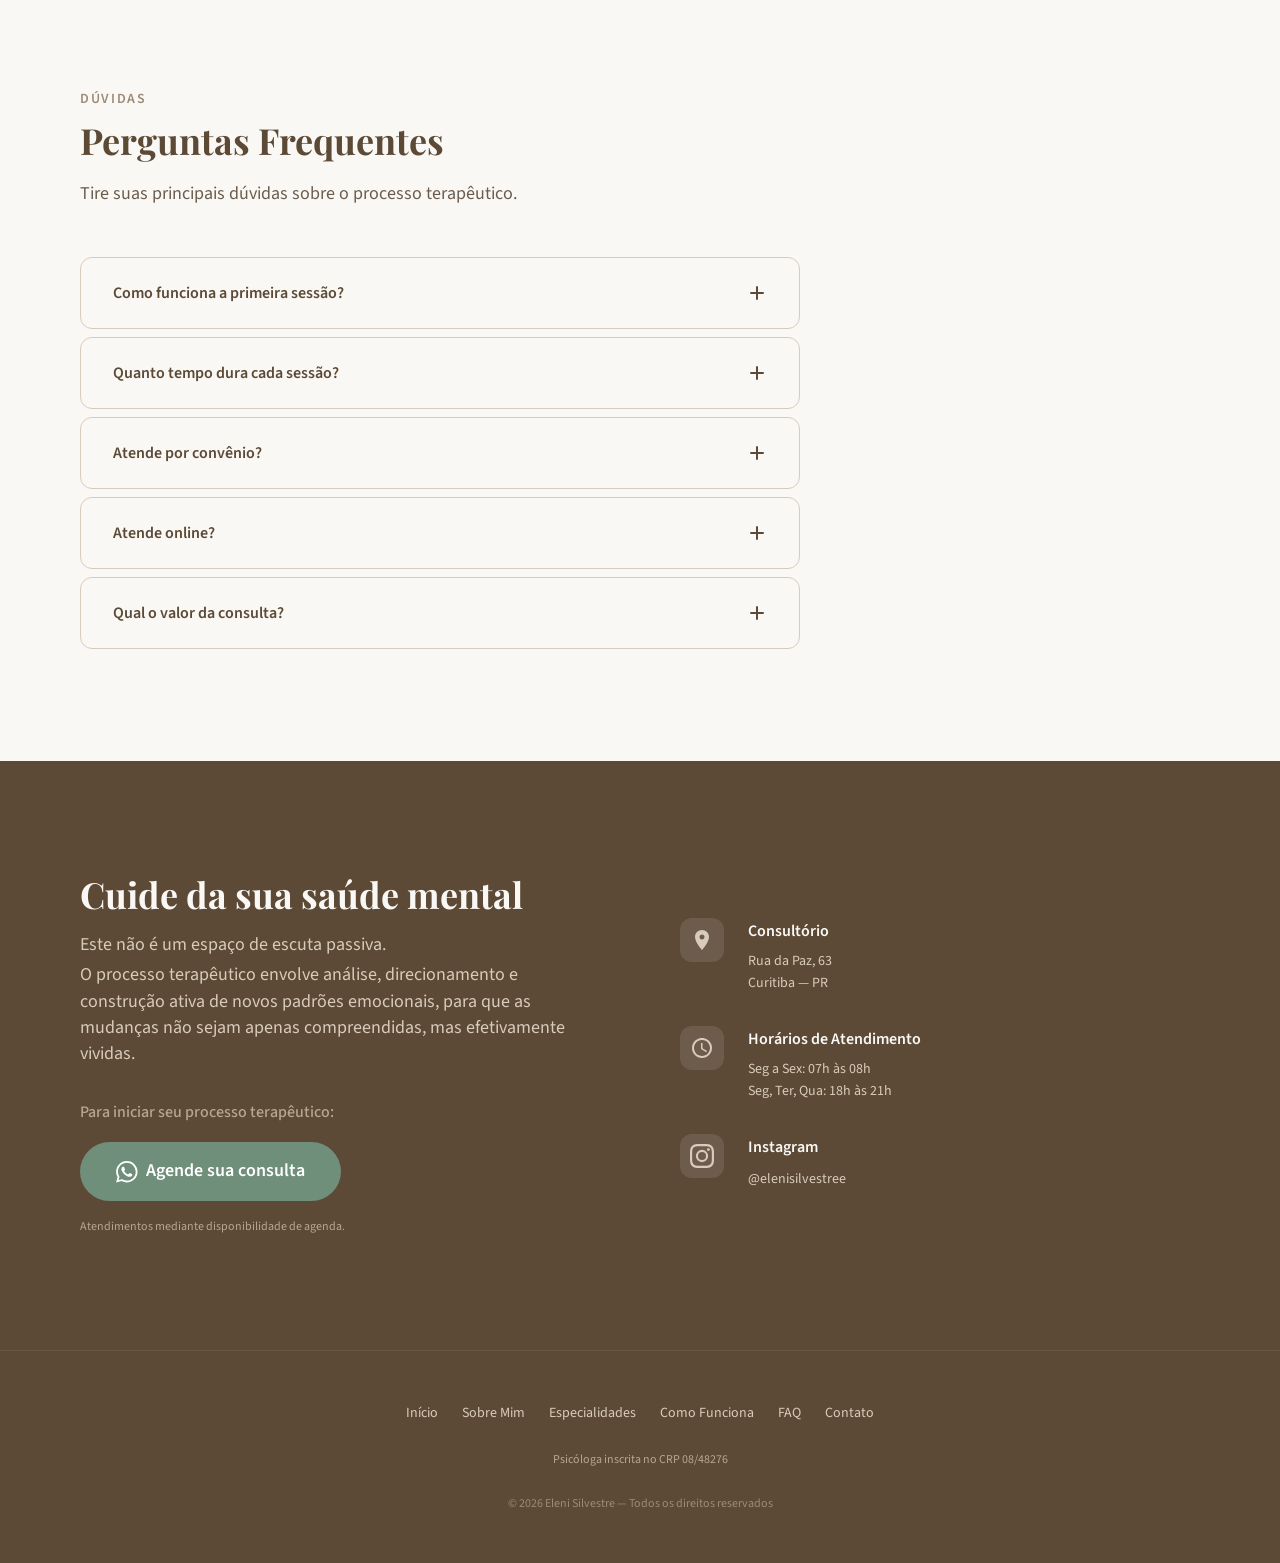
==== commit 158ba096: "ajuste logotipo, cor texto" ====
--- a/index.html
+++ b/index.html
@@ -9,7 +9,7 @@
   <meta name="viewport" content="width=device-width, initial-scale=1.0">
 
   <!-- SEO Básico -->
-  <meta name="description" content="Psicóloga Eleni Silvestre em Curitiba, especialista em Terapia Cognitivo-Comportamental (TCC). Atendimento presencial em Curitiba e online para todo o Brasil. Agende sua consulta.">
+  <meta name="description" content="Psicóloga Eleni Silvestre em Curitiba, com atuação em Terapia Cognitivo-Comportamental (TCC). Atendimento presencial em Curitiba e online para todo o Brasil. Agende sua consulta.">
   <meta name="keywords" content="psicóloga Curitiba, psicóloga clínica Curitiba, TCC Curitiba, terapia cognitivo-comportamental Curitiba, psicologia Curitiba, saúde mental Curitiba, ansiedade, depressão, CRP 08/48276, Eleni Silvestre">
   <meta name="author" content="Eleni Silvestre">
   <meta name="robots" content="index, follow">
@@ -20,7 +20,7 @@
 
   <!-- Open Graph (Facebook / WhatsApp) -->
   <meta property="og:title" content="Eleni Silvestre — Psicóloga Clínica em Curitiba | TCC">
-  <meta property="og:description" content="Psicóloga Clínica em Curitiba especialista em Terapia Cognitivo-Comportamental. Atendimento presencial e online. Agende sua consulta.">
+  <meta property="og:description" content="Psicóloga Clínica em Curitiba com atuação em Terapia Cognitivo-Comportamental. Atendimento presencial e online. Agende sua consulta.">
   <meta property="og:type" content="website">
   <meta property="og:site_name" content="Eleni Silvestre Psicóloga">
   <meta property="og:url" content="https://psicologaelenisilvestre.com.br/">
@@ -33,7 +33,7 @@
   <!-- Twitter Card -->
   <meta name="twitter:card" content="summary_large_image">
   <meta name="twitter:title" content="Eleni Silvestre — Psicóloga Clínica em Curitiba | TCC">
-  <meta name="twitter:description" content="Psicóloga Clínica em Curitiba especialista em Terapia Cognitivo-Comportamental. Atendimento presencial e online.">
+  <meta name="twitter:description" content="Psicóloga Clínica em Curitiba com atuação em Terapia Cognitivo-Comportamental. Atendimento presencial e online.">
   <meta name="twitter:image" content="https://psicologaelenisilvestre.com.br/img/eleni_img_og.png">
 
   <title>Psicóloga Eleni Silvestre em Curitiba | TCC e Atendimento Online</title>
@@ -55,7 +55,7 @@
     "@context": "https://schema.org",
     "@type": "Psychologist",
     "name": "Eleni Silvestre",
-    "description": "Psicóloga Clínica em Curitiba especialista em Terapia Cognitivo-Comportamental (TCC). Atendimento presencial em Curitiba e online para todo o Brasil.",
+    "description": "Psicóloga Clínica em Curitiba com atuação em Terapia Cognitivo-Comportamental (TCC). Atendimento presencial em Curitiba e online para todo o Brasil.",
     "url": "https://psicologaelenisilvestre.com.br/",
     "image": "https://psicologaelenisilvestre.com.br/img/eleni_img_og.png",
     "credential": "CRP 08/48276",
@@ -102,8 +102,7 @@
 
       <!-- Logo / Nome -->
       <a href="#inicio" class="logo" aria-label="Eleni Silvestre — ir para o início">
-        <span class="logo__name">Eleni Silvestre</span>
-        <span class="logo__crp">Psicóloga Clínica | CRP 08/48276</span>
+        <img src="img/logotipo_atual_eleni.png" alt="Eleni Silvestre — Psicóloga Clínica" class="logo__img">
       </a>
 
       <!-- Menu Principal (desktop) -->
@@ -163,7 +162,7 @@
         <div class="sobre__foto reveal">
           <div class="sobre__foto-frame" aria-label="Foto profissional da psicóloga Eleni Silvestre">
             <img src="img/foto_nova_Eleni.jpeg"
-                 alt="Eleni Silvestre, psicóloga clínica especialista em Terapia Cognitivo-Comportamental"
+                 alt="Eleni Silvestre, psicóloga clínica com atuação em Terapia Cognitivo-Comportamental"
                  loading="lazy"
                  width="320"
                  height="400">
--- a/css/styles.css
+++ b/css/styles.css
@@ -306,23 +306,22 @@
 /* Logo */
 .logo {
   display: flex;
-  flex-direction: column;
-  line-height: 1.2;
+  align-items: center;
   text-decoration: none;
   flex-shrink: 0;
 }
 
-.logo__name {
-  font-family: var(--font-titulo);
-  font-size: var(--text-xl);
-  font-weight: 700;
-  color: var(--color-dark-brown);
-}
-
-.logo__crp {
-  font-size: var(--text-xs);
-  color: var(--color-mocha);
-  letter-spacing: 0.05em;
+.logo__img {
+  height: 62px;
+  width: auto;
+  display: block;
+  filter: contrast(2.5) brightness(0.8);
+}
+
+@media (max-width: 768px) {
+  .logo__img {
+    height: 48px;
+  }
 }
 
 /* Navegação desktop */
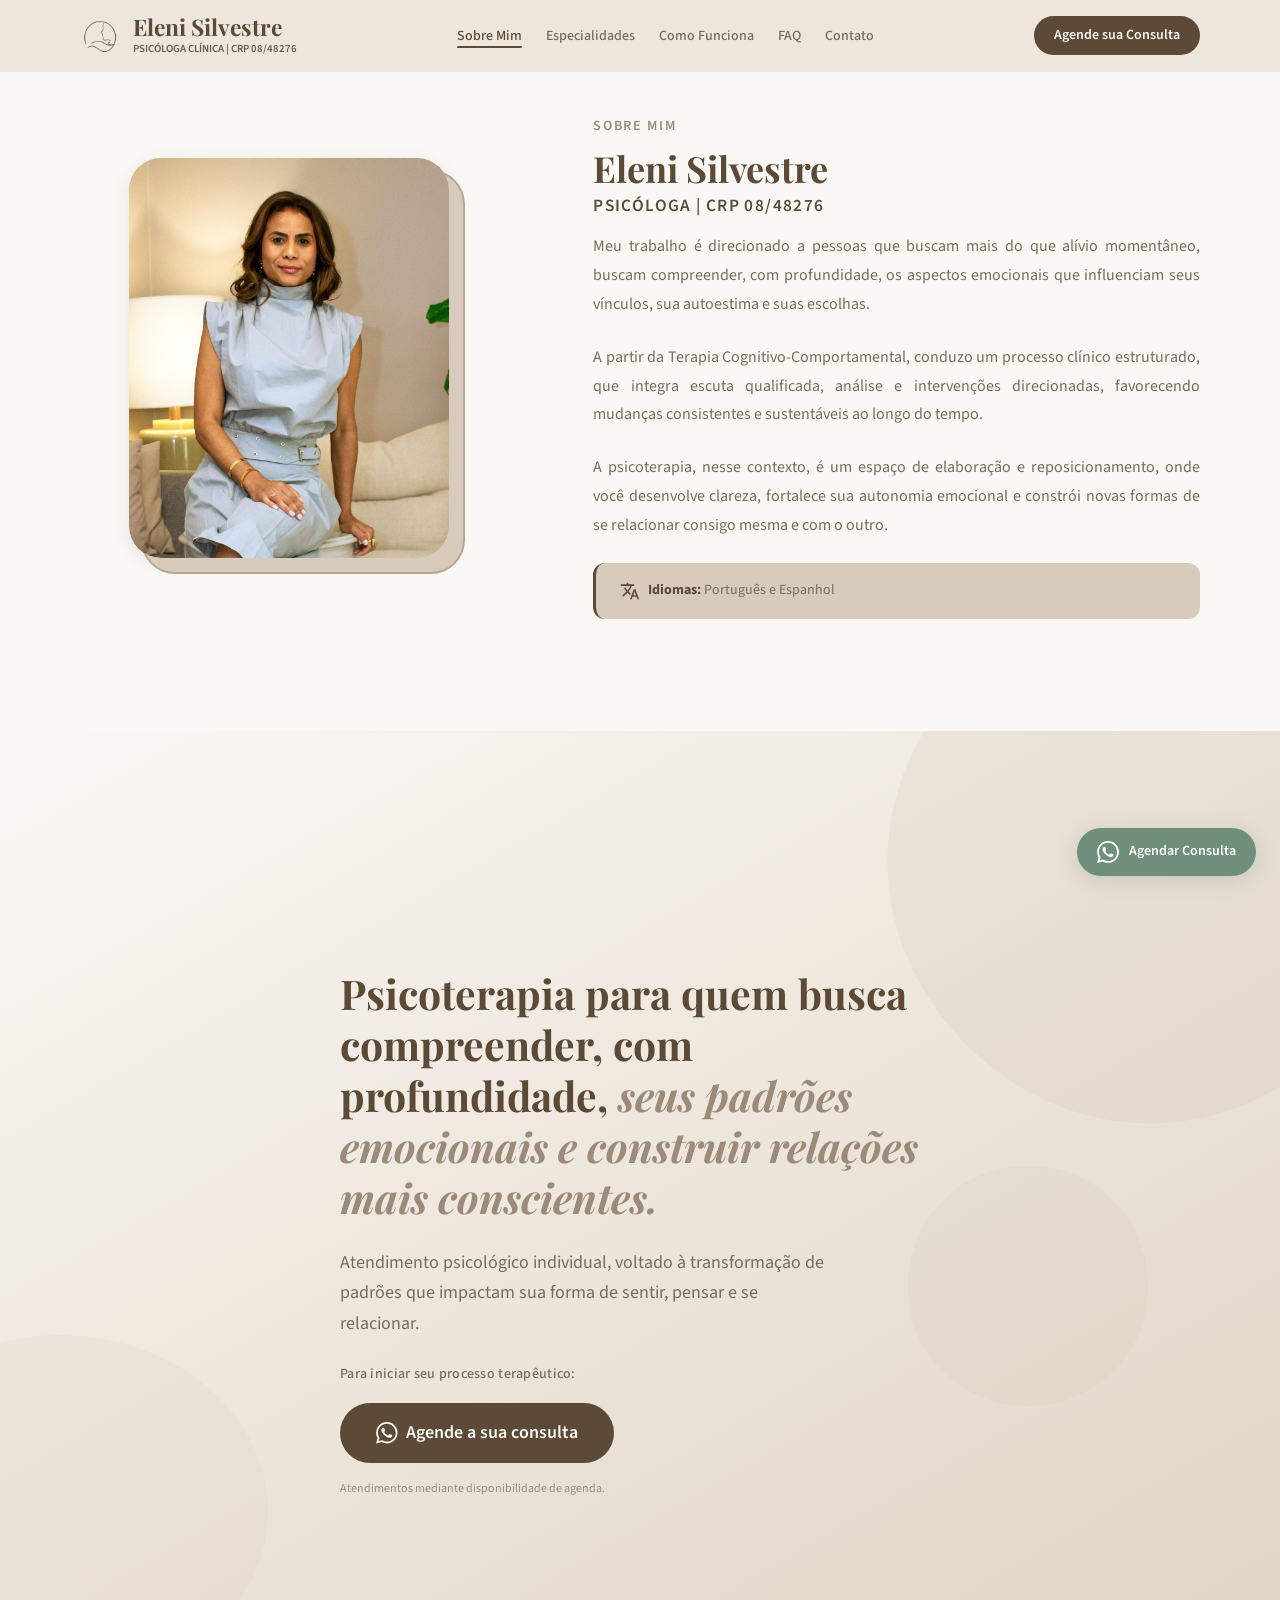
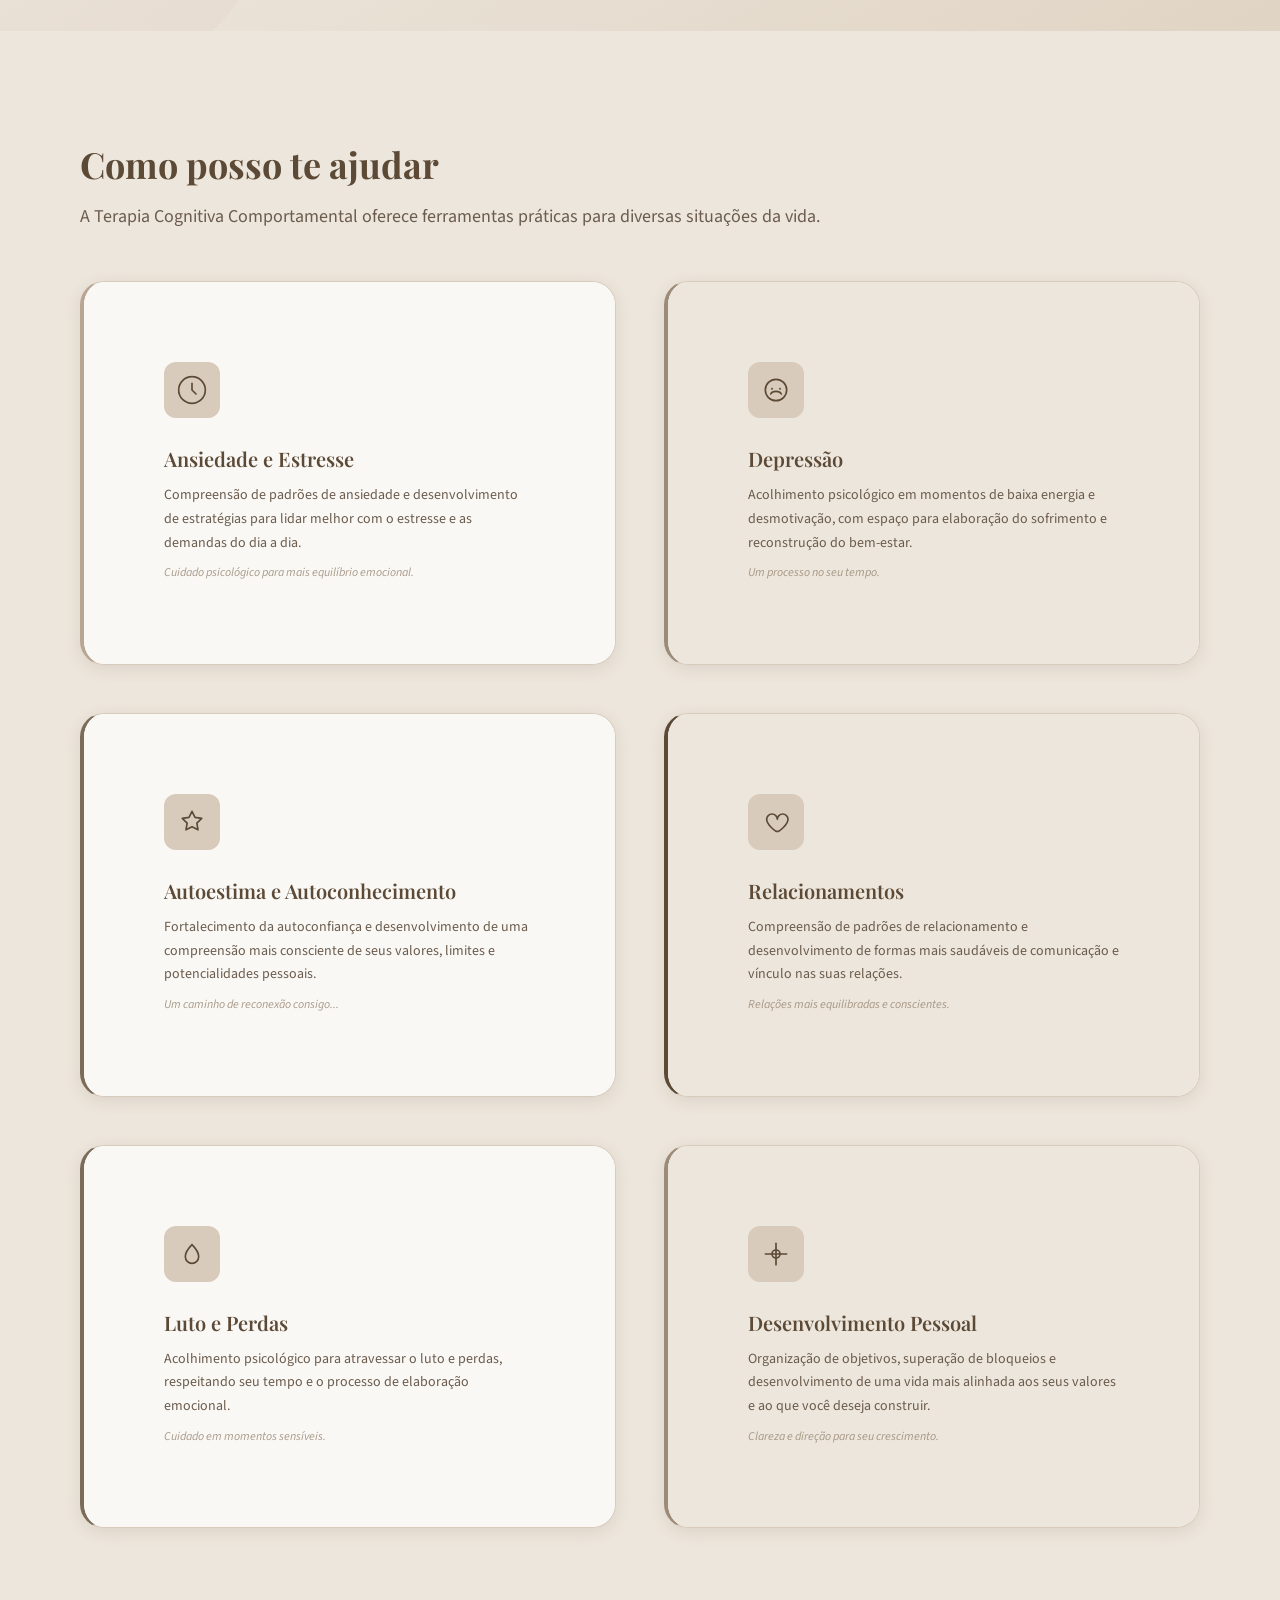
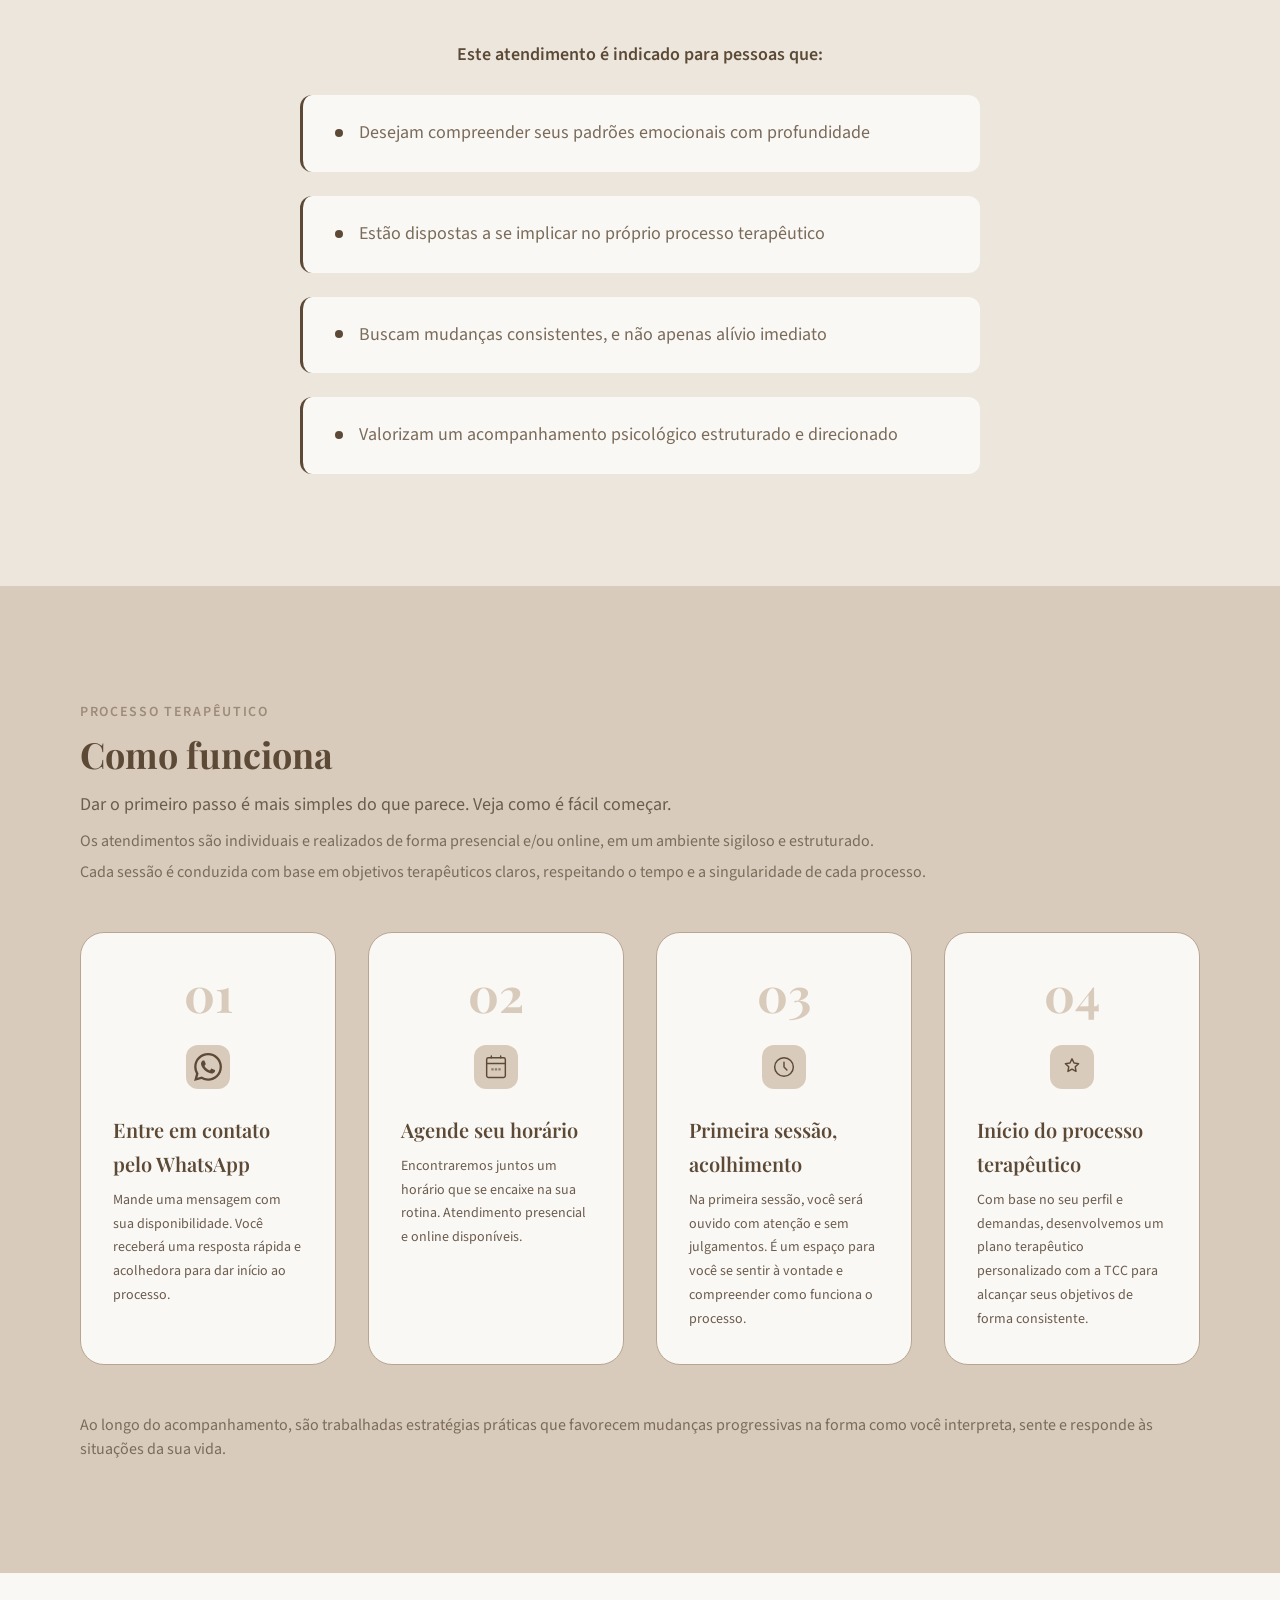
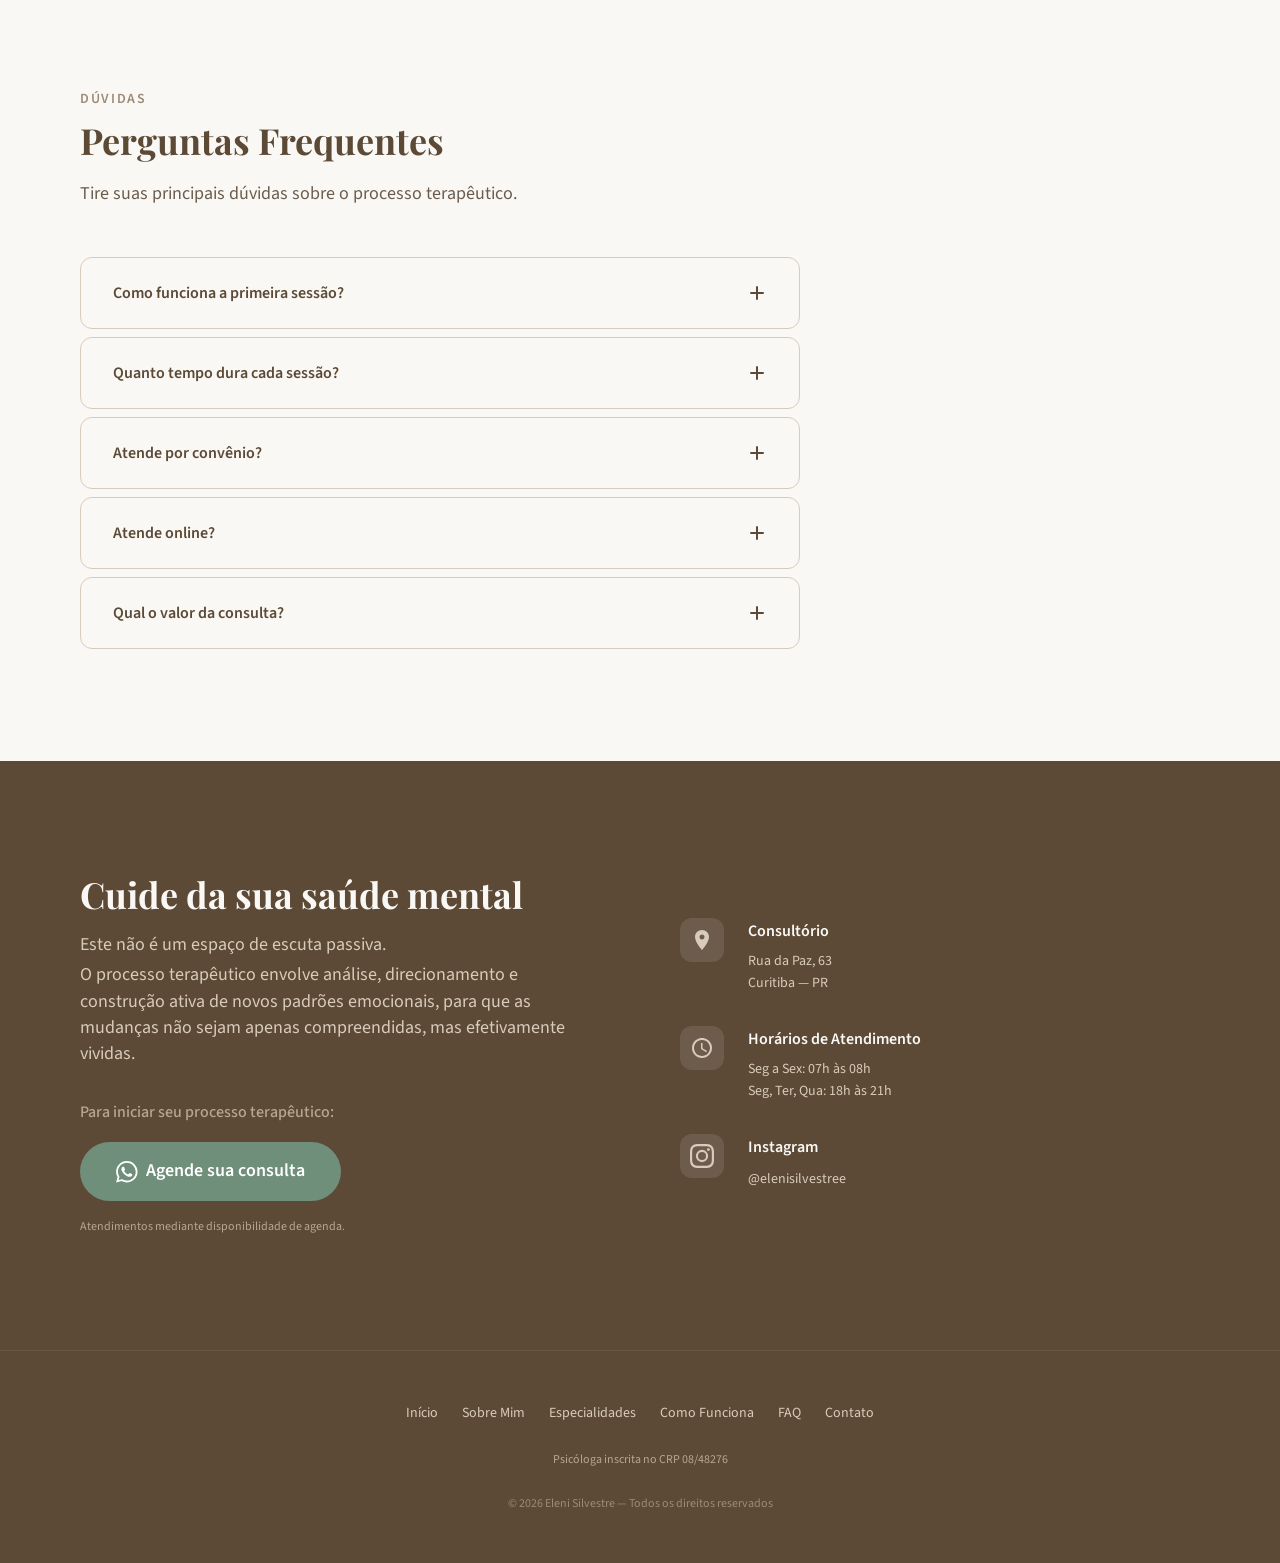
==== commit 6b839beb: "alterado logo" ====
--- a/index.html
+++ b/index.html
@@ -39,7 +39,10 @@
   <title>Psicóloga Eleni Silvestre em Curitiba | TCC e Atendimento Online</title>
 
   <!-- Favicon -->
-  <link rel="icon" type="image/x-icon" href="favicon.ico">
+  <link rel="shortcut icon" href="favicon.ico?v=3">
+  <link rel="icon" type="image/x-icon" href="favicon.ico?v=3">
+  <link rel="icon" type="image/png" sizes="512x512" href="img/favicon.png?v=3">
+  <link rel="apple-touch-icon" sizes="180x180" href="img/apple-touch-icon.png?v=3">
 
   <!-- Google Fonts: Playfair Display + Source Sans 3 -->
   <link rel="preconnect" href="https://fonts.googleapis.com">
@@ -101,8 +104,12 @@
     <div class="container header__inner">
 
       <!-- Logo / Nome -->
-      <a href="#inicio" class="logo" aria-label="Eleni Silvestre — ir para o início">
-        <img src="img/logotipo_atual_eleni.png" alt="Eleni Silvestre — Psicóloga Clínica" class="logo__img">
+      <a href="#inicio" class="logo logo--v2" aria-label="Eleni Silvestre — ir para o início">
+        <img src="img/logo-simbolo-eleni.png" alt="" class="logo__mark" aria-hidden="true">
+        <span class="logo__texto">
+          <span class="logo__nome">Eleni Silvestre</span>
+          <span class="logo__subtitulo">Psicóloga Clínica | CRP 08/48276</span>
+        </span>
       </a>
 
       <!-- Menu Principal (desktop) -->
--- a/css/styles.css
+++ b/css/styles.css
@@ -311,16 +311,84 @@
   flex-shrink: 0;
 }
 
-.logo__img {
-  height: 62px;
-  width: auto;
+.logo--v2 {
+  gap: 0.55rem;
+  min-width: 0;
+  max-width: min(320px, 58vw);
+}
+
+.logo__mark {
+  width: 44px;
+  height: 44px;
+  flex: 0 0 44px;
   display: block;
-  filter: contrast(2.5) brightness(0.8);
+  object-fit: contain;
+}
+
+.logo__texto {
+  display: flex;
+  flex-direction: column;
+  justify-content: center;
+  min-width: 0;
+}
+
+.logo__nome {
+  font-family: var(--font-titulo);
+  font-size: 1.42rem;
+  font-weight: 700;
+  line-height: 1;
+  color: var(--color-dark-brown);
+}
+
+.logo__subtitulo {
+  margin-top: 0.16rem;
+  font-family: var(--font-corpo);
+  font-size: 0.68rem;
+  font-weight: 600;
+  line-height: 1.2;
+  color: var(--color-text-secondary);
+  text-transform: uppercase;
+  white-space: nowrap;
 }
 
 @media (max-width: 768px) {
-  .logo__img {
-    height: 48px;
+  .logo--v2 {
+    gap: 0.45rem;
+    max-width: calc(100vw - 88px);
+  }
+
+  .logo__mark {
+    width: 38px;
+    height: 38px;
+    flex-basis: 38px;
+  }
+
+  .logo__nome {
+    font-size: 1.22rem;
+  }
+
+  .logo__subtitulo {
+    font-size: 0.58rem;
+  }
+}
+
+@media (max-width: 360px) {
+  .logo--v2 {
+    gap: 0.35rem;
+  }
+
+  .logo__mark {
+    width: 34px;
+    height: 34px;
+    flex-basis: 34px;
+  }
+
+  .logo__nome {
+    font-size: 1.08rem;
+  }
+
+  .logo__subtitulo {
+    font-size: 0.51rem;
   }
 }
 
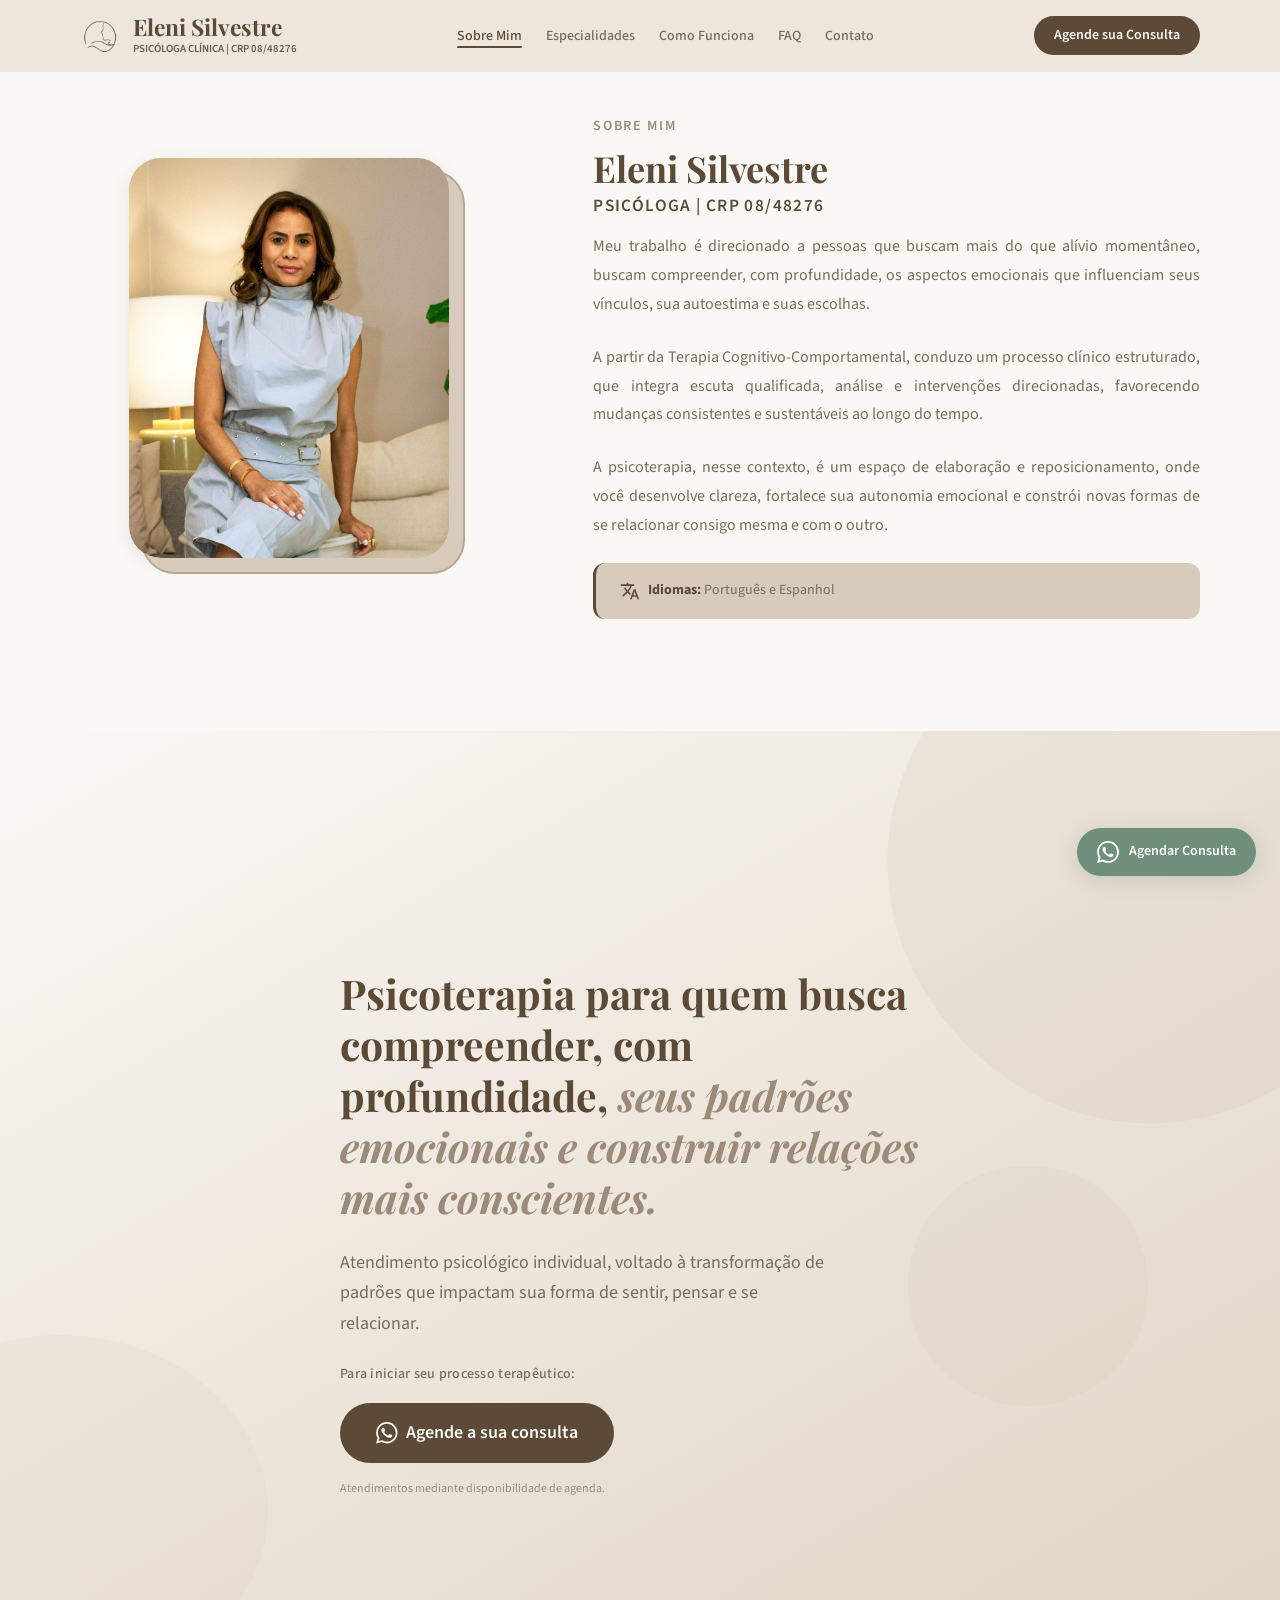
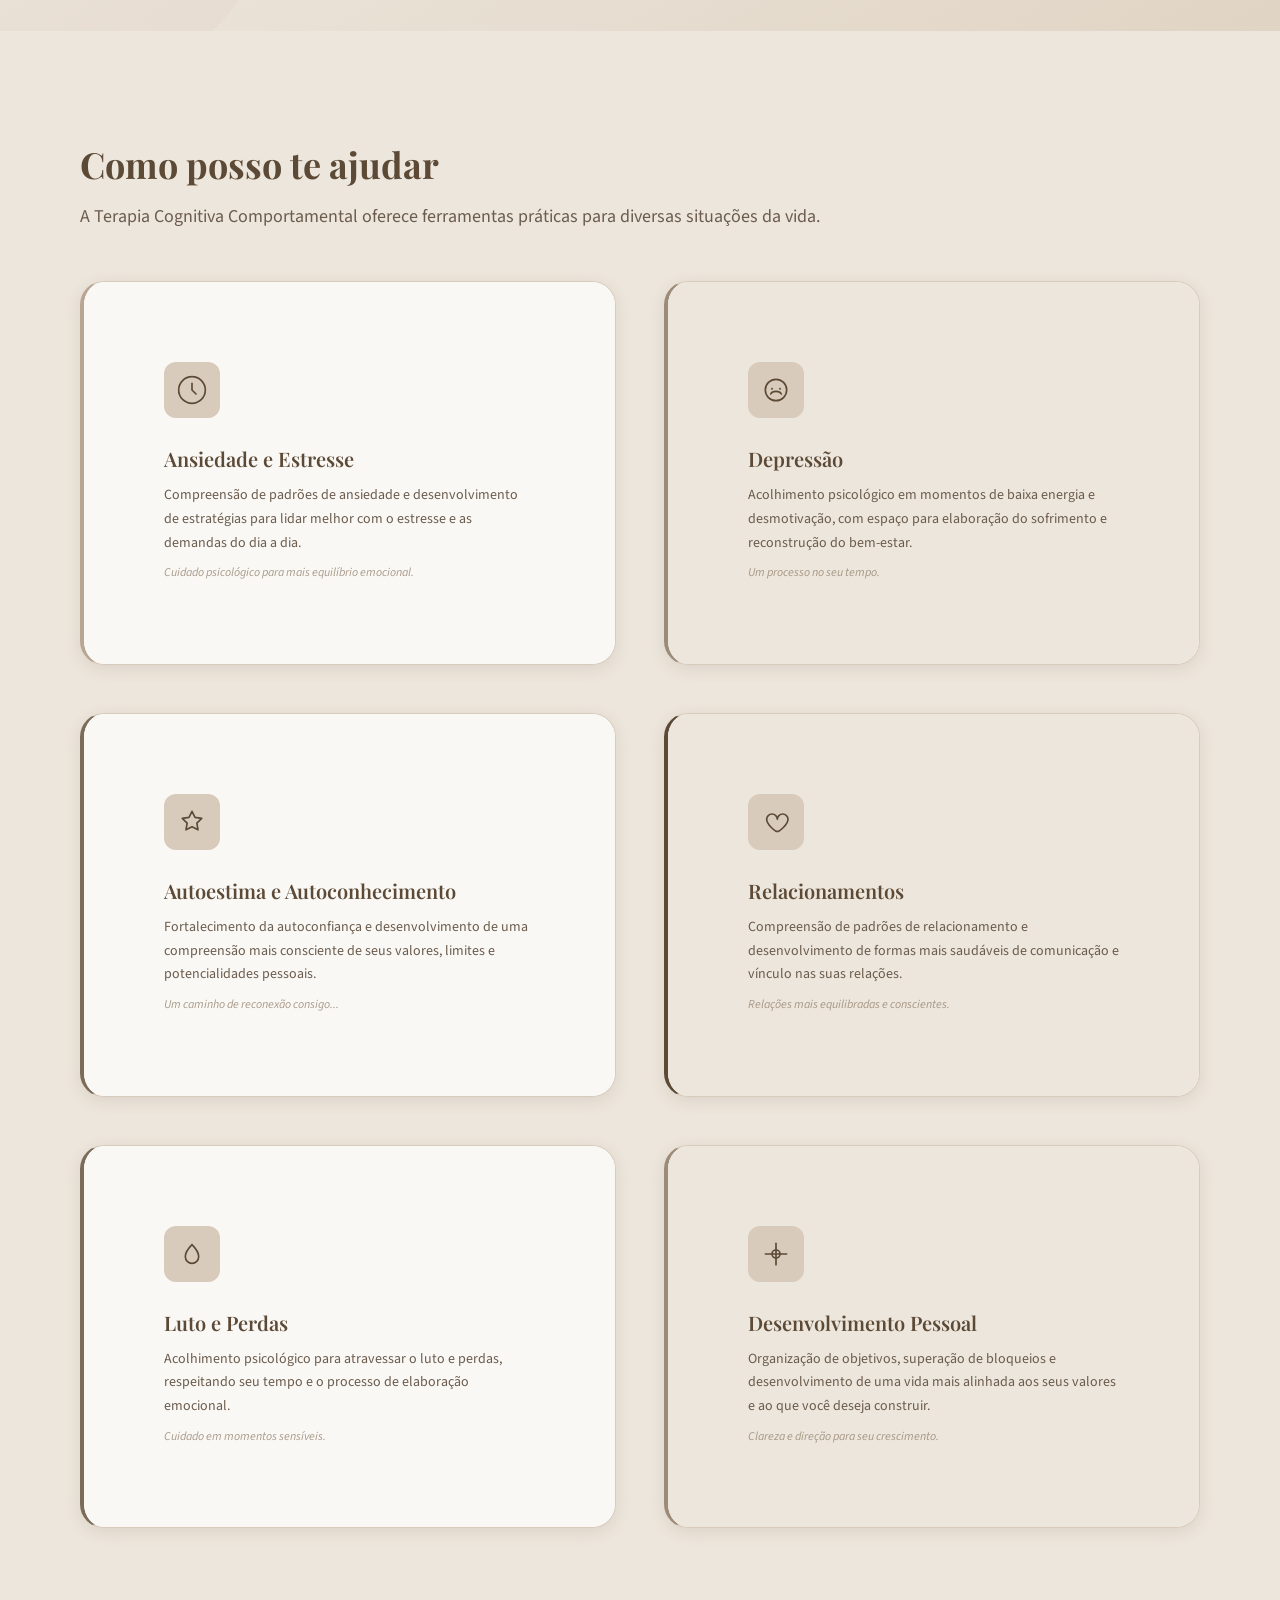
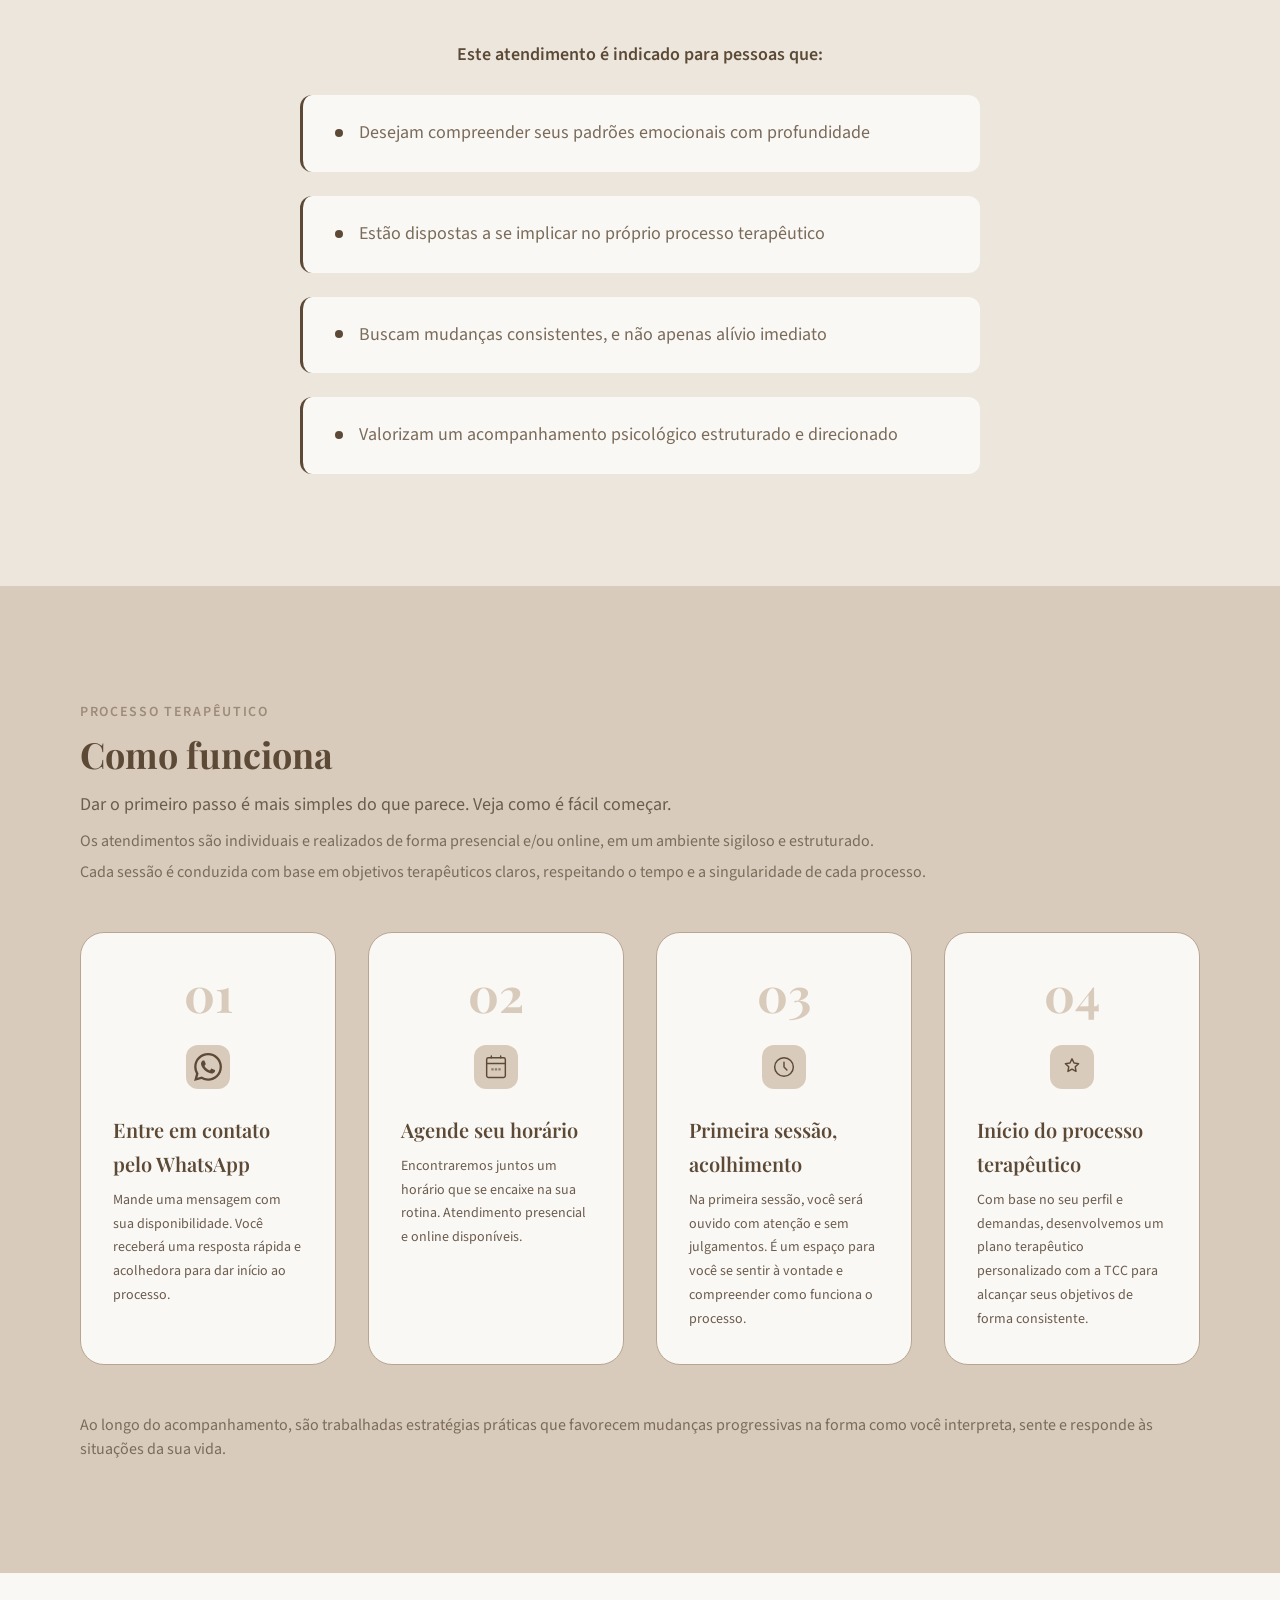
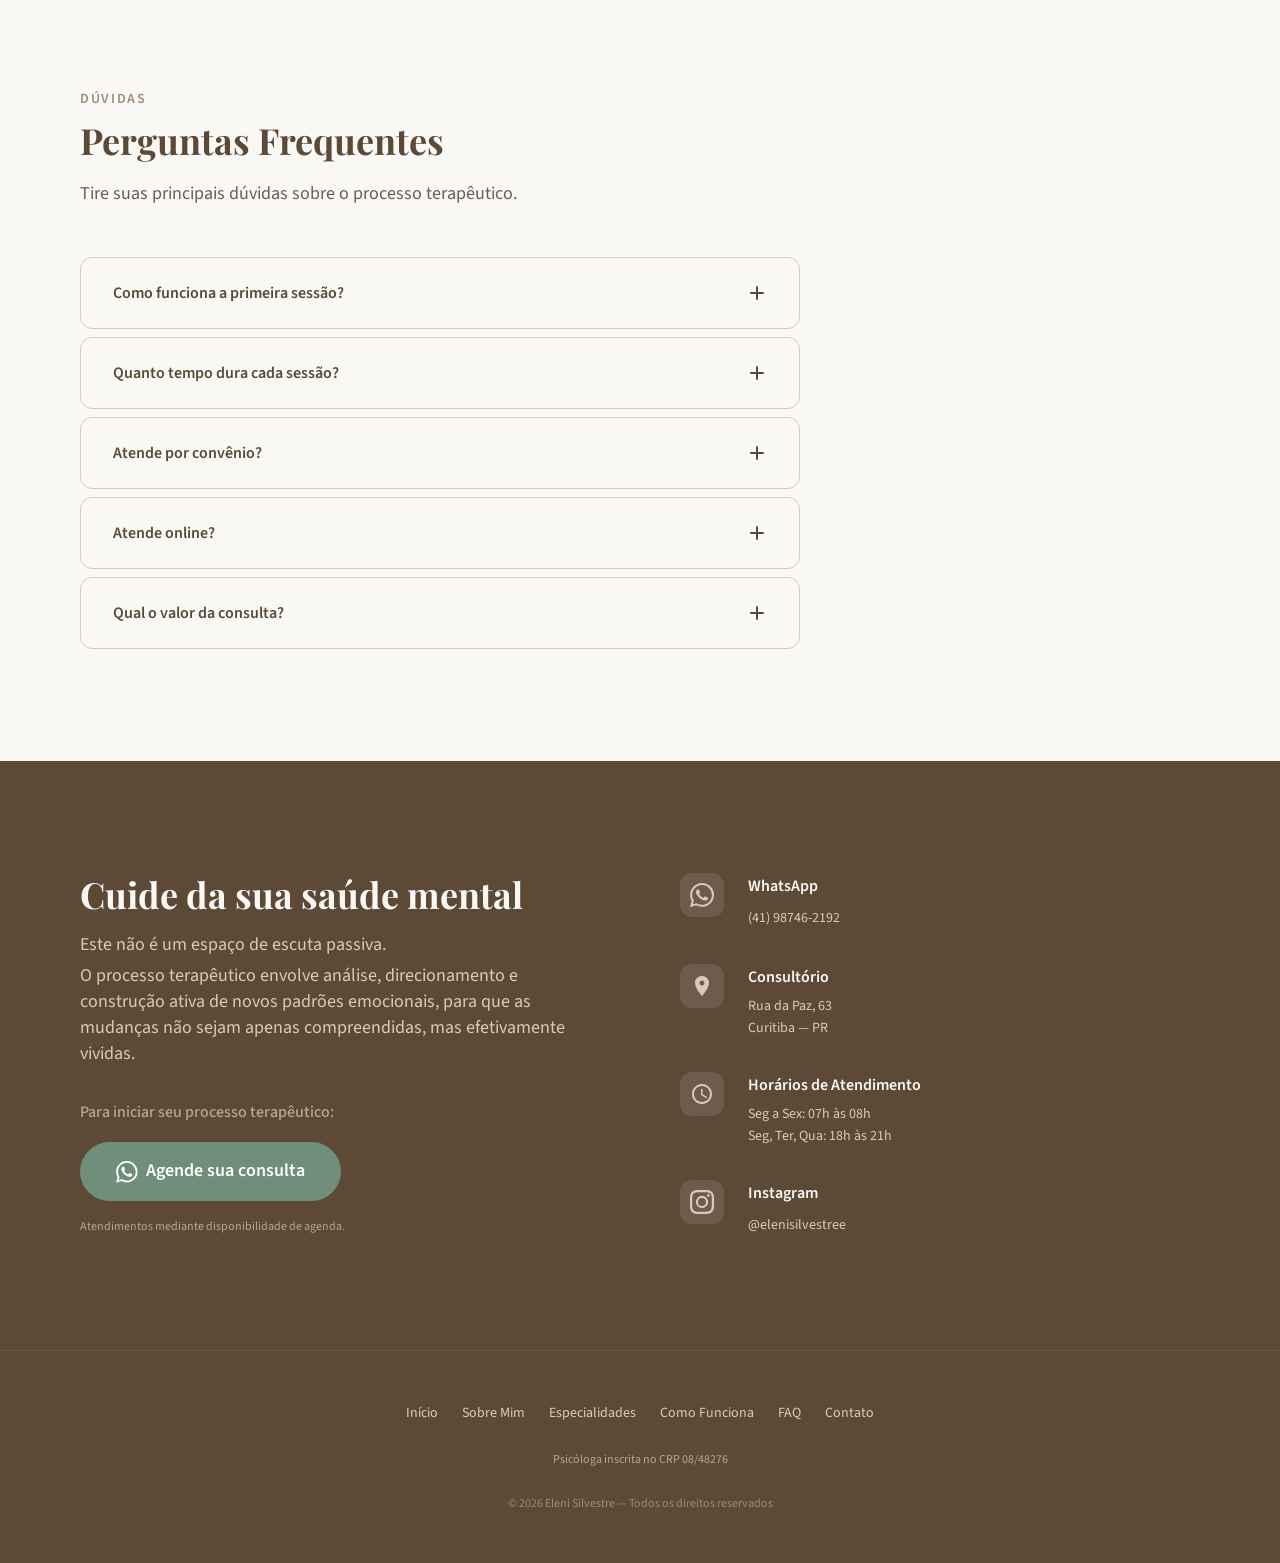
==== commit f1654976: "nro whatsapp visível no rodapé" ====
--- a/index.html
+++ b/index.html
@@ -556,6 +556,18 @@
           <div class="contato__item">
             <div class="contato__item-icon" aria-hidden="true">
               <svg viewBox="0 0 24 24" fill="currentColor">
+                <path d="M17.472 14.382c-.297-.149-1.758-.867-2.03-.967-.273-.099-.471-.148-.67.15-.197.297-.767.966-.94 1.164-.173.199-.347.223-.644.075-.297-.15-1.255-.463-2.39-1.475-.883-.788-1.48-1.761-1.653-2.059-.173-.297-.018-.458.13-.606.134-.133.298-.347.446-.52.149-.174.198-.298.298-.497.099-.198.05-.371-.025-.52-.075-.149-.669-1.612-.916-2.207-.242-.579-.487-.5-.669-.51-.173-.008-.371-.01-.57-.01-.198 0-.52.074-.792.372-.272.297-1.04 1.016-1.04 2.479 0 1.462 1.065 2.875 1.213 3.074.149.198 2.096 3.2 5.077 4.487.709.306 1.262.489 1.694.625.712.227 1.36.195 1.871.118.571-.085 1.758-.719 2.006-1.413.248-.694.248-1.289.173-1.413-.074-.124-.272-.198-.57-.347m-5.421 7.403h-.004a9.87 9.87 0 01-5.031-1.378l-.361-.214-3.741.982.998-3.648-.235-.374a9.86 9.86 0 01-1.51-5.26c.001-5.45 4.436-9.884 9.888-9.884 2.64 0 5.122 1.03 6.988 2.898a9.825 9.825 0 012.893 6.994c-.003 5.45-4.437 9.884-9.885 9.884m8.413-18.297A11.815 11.815 0 0012.05 0C5.495 0 .16 5.335.157 11.892c0 2.096.547 4.142 1.588 5.945L.057 24l6.305-1.654a11.882 11.882 0 005.683 1.448h.005c6.554 0 11.89-5.335 11.893-11.893a11.821 11.821 0 00-3.48-8.413z"/>
+              </svg>
+            </div>
+            <div>
+              <strong>WhatsApp</strong>
+              <a href="https://corpora.bio/elenisilvestre" target="_blank" rel="noopener noreferrer" aria-label="Falar no WhatsApp com a psicóloga Eleni Silvestre">(41) 98746-2192</a>
+            </div>
+          </div>
+
+          <div class="contato__item">
+            <div class="contato__item-icon" aria-hidden="true">
+              <svg viewBox="0 0 24 24" fill="currentColor">
                 <path d="M12 2C8.13 2 5 5.13 5 9c0 5.25 7 13 7 13s7-7.75 7-13c0-3.87-3.13-7-7-7zm0 9.5c-1.38 0-2.5-1.12-2.5-2.5s1.12-2.5 2.5-2.5 2.5 1.12 2.5 2.5-1.12 2.5-2.5 2.5z"/>
               </svg>
             </div>
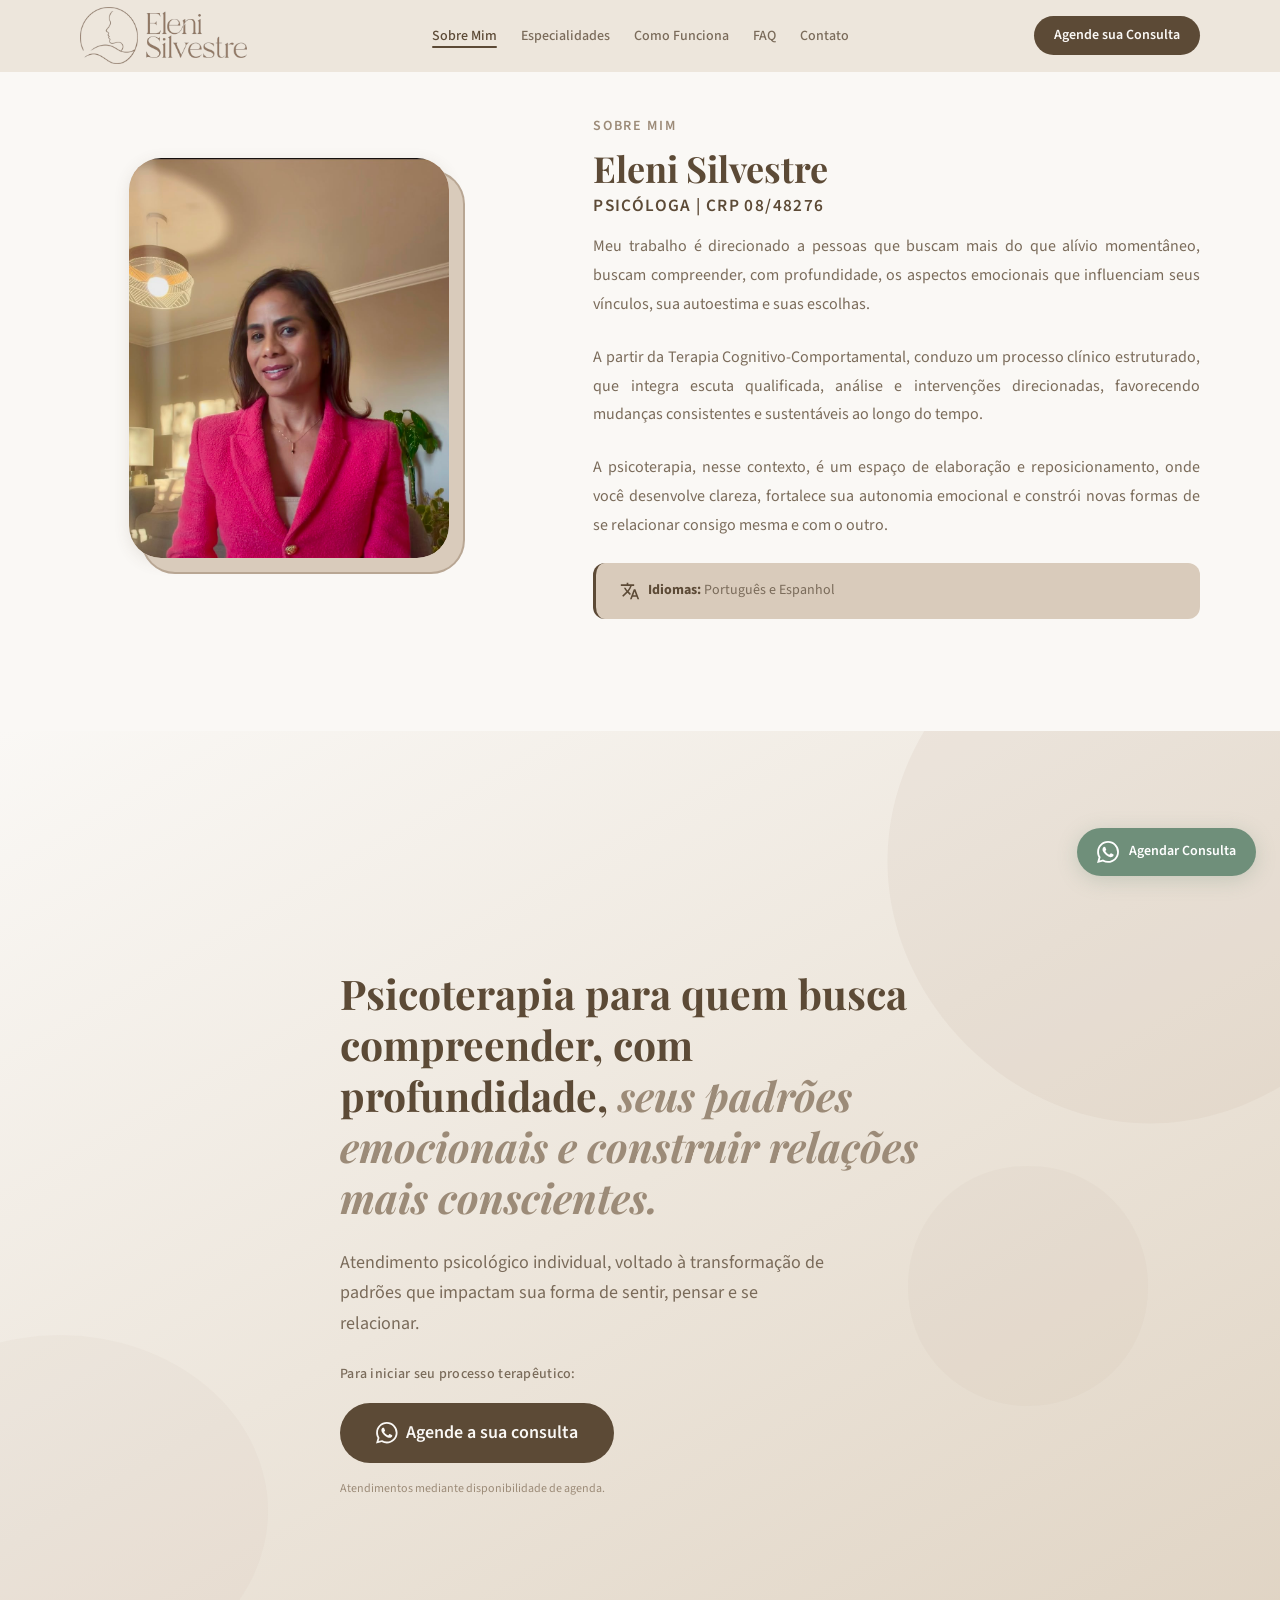
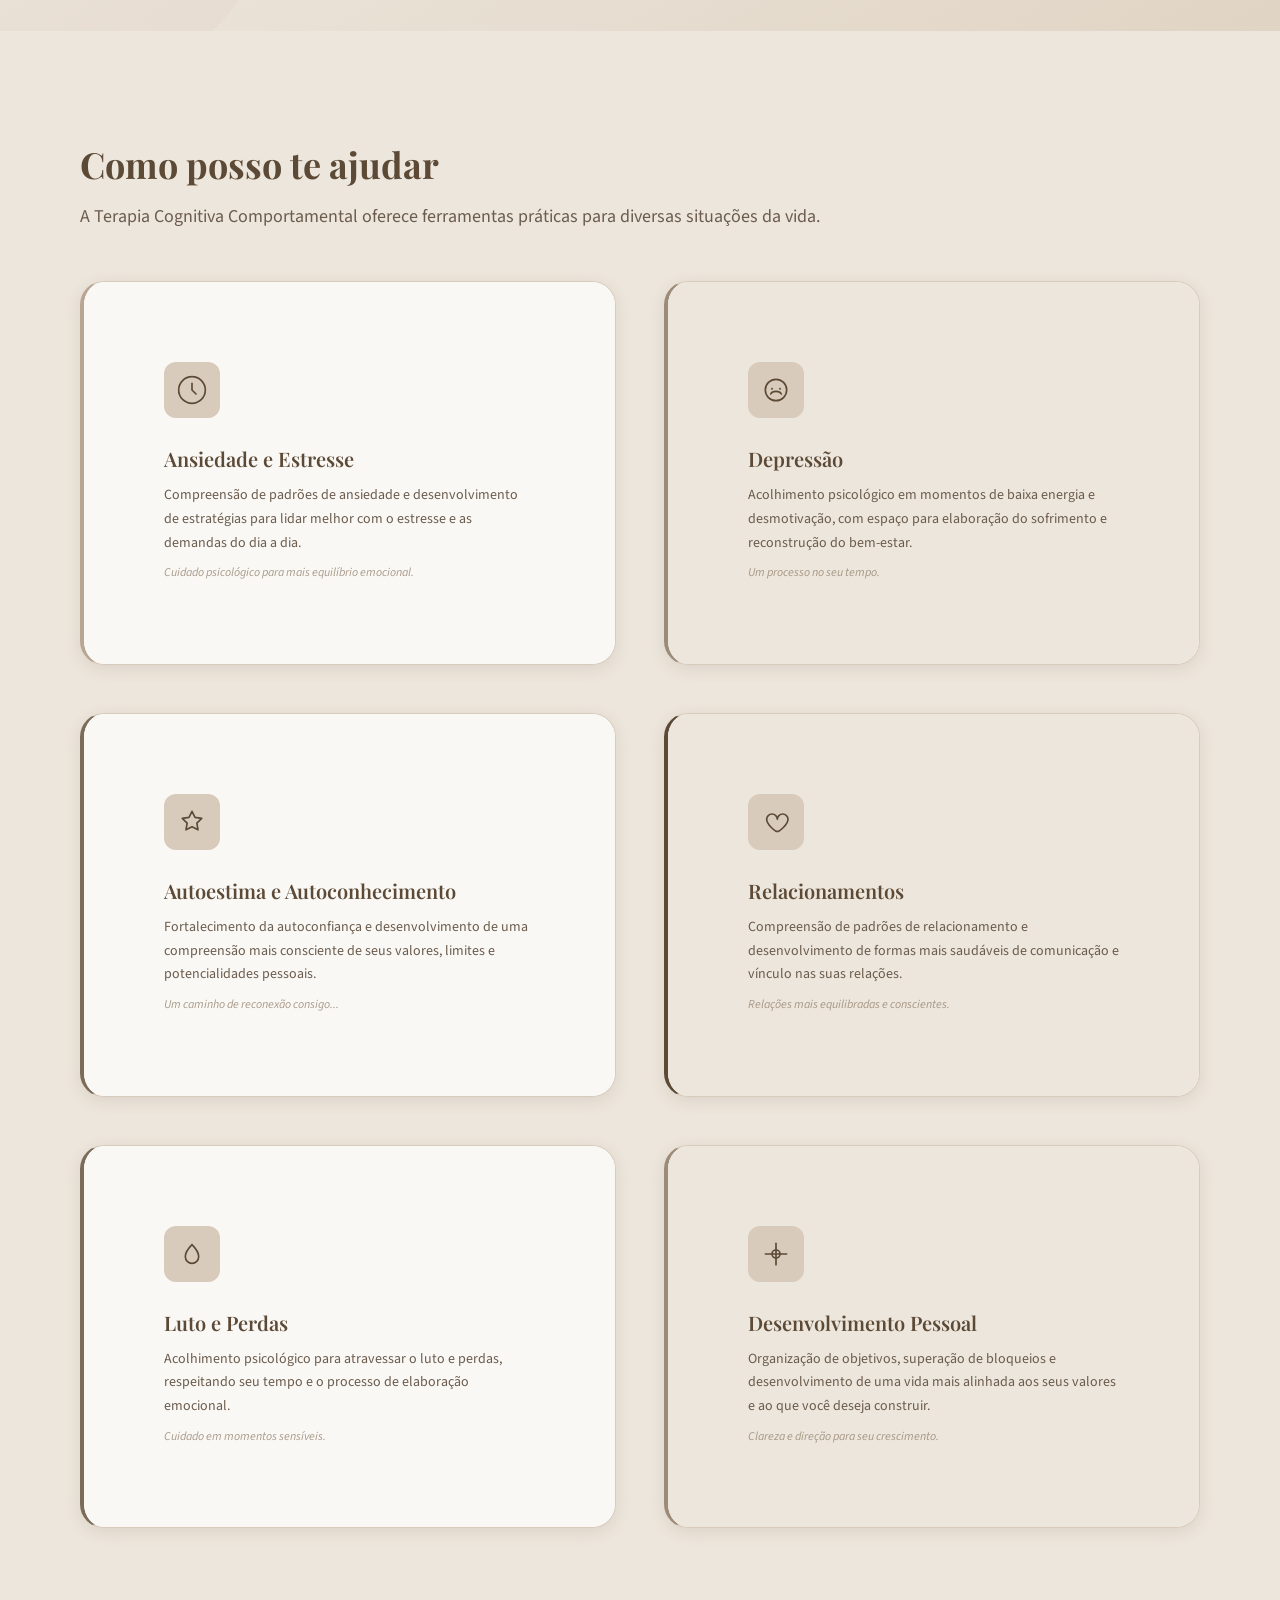
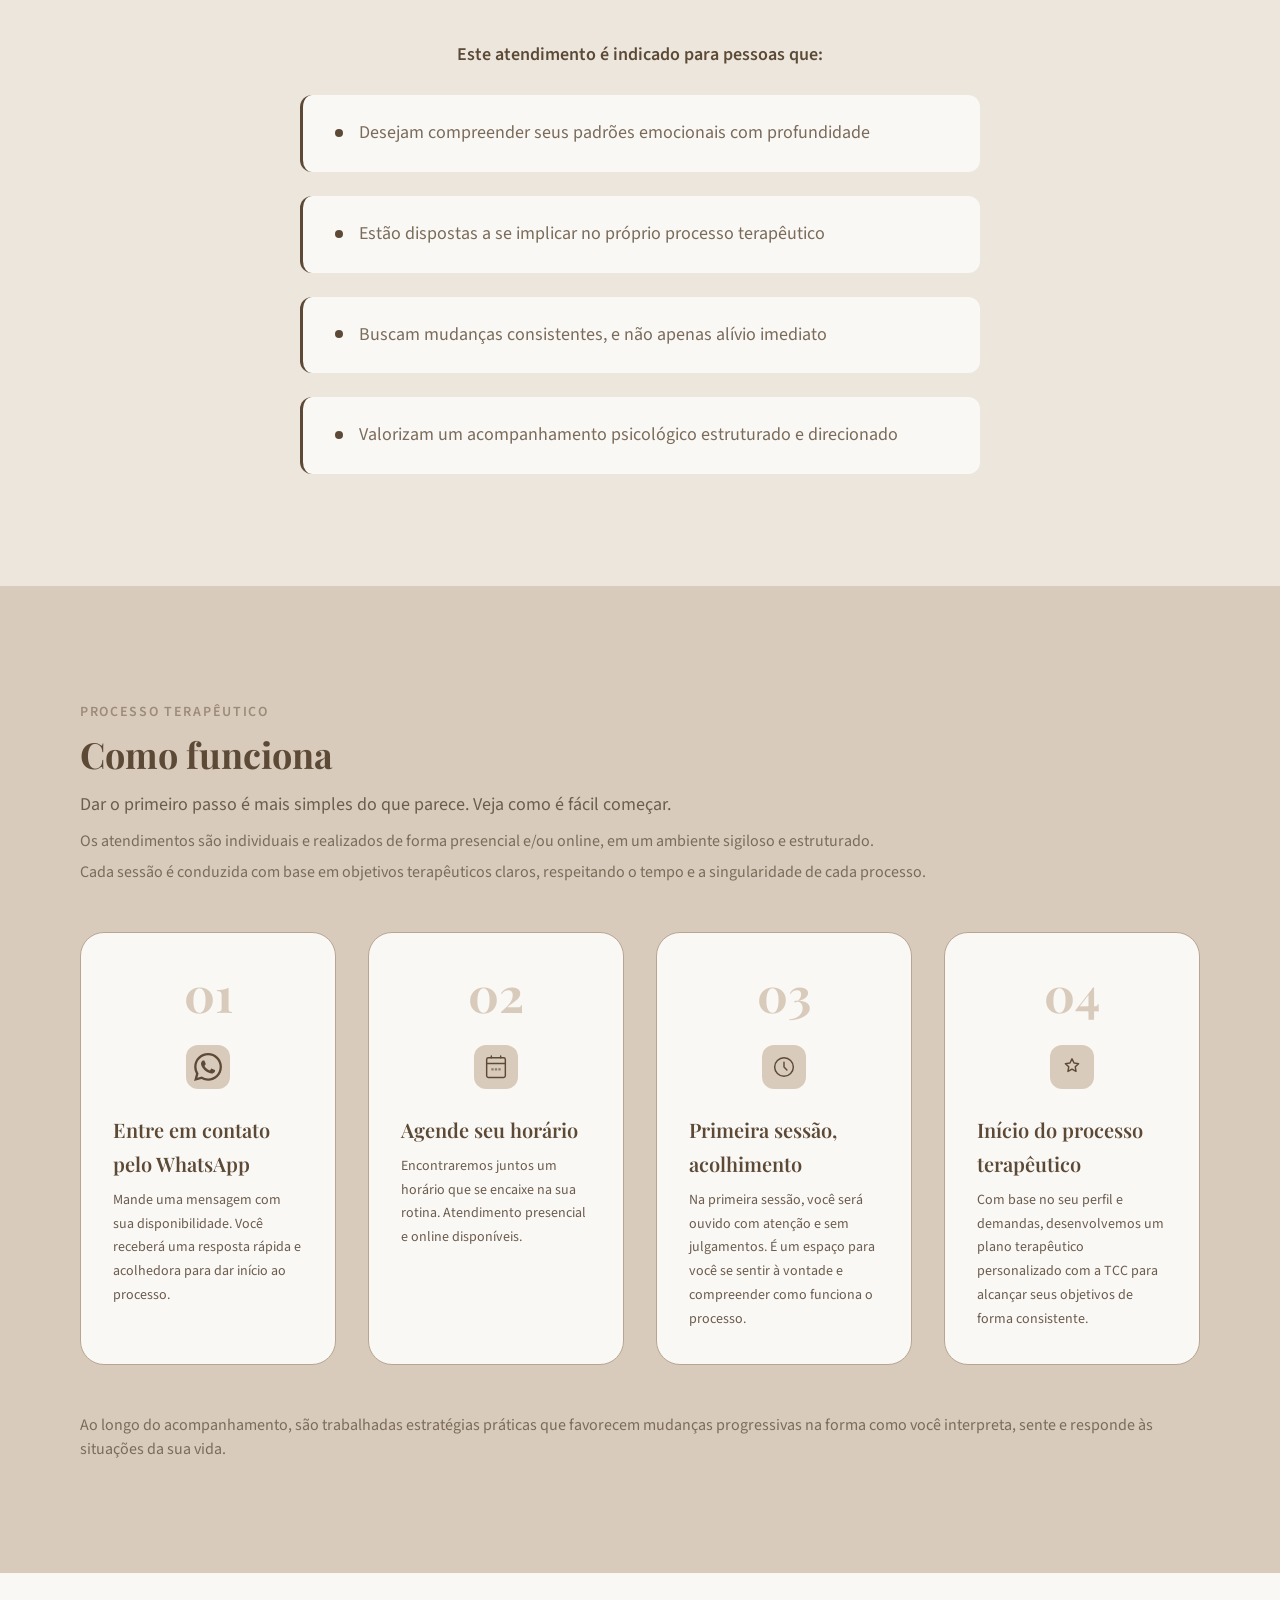
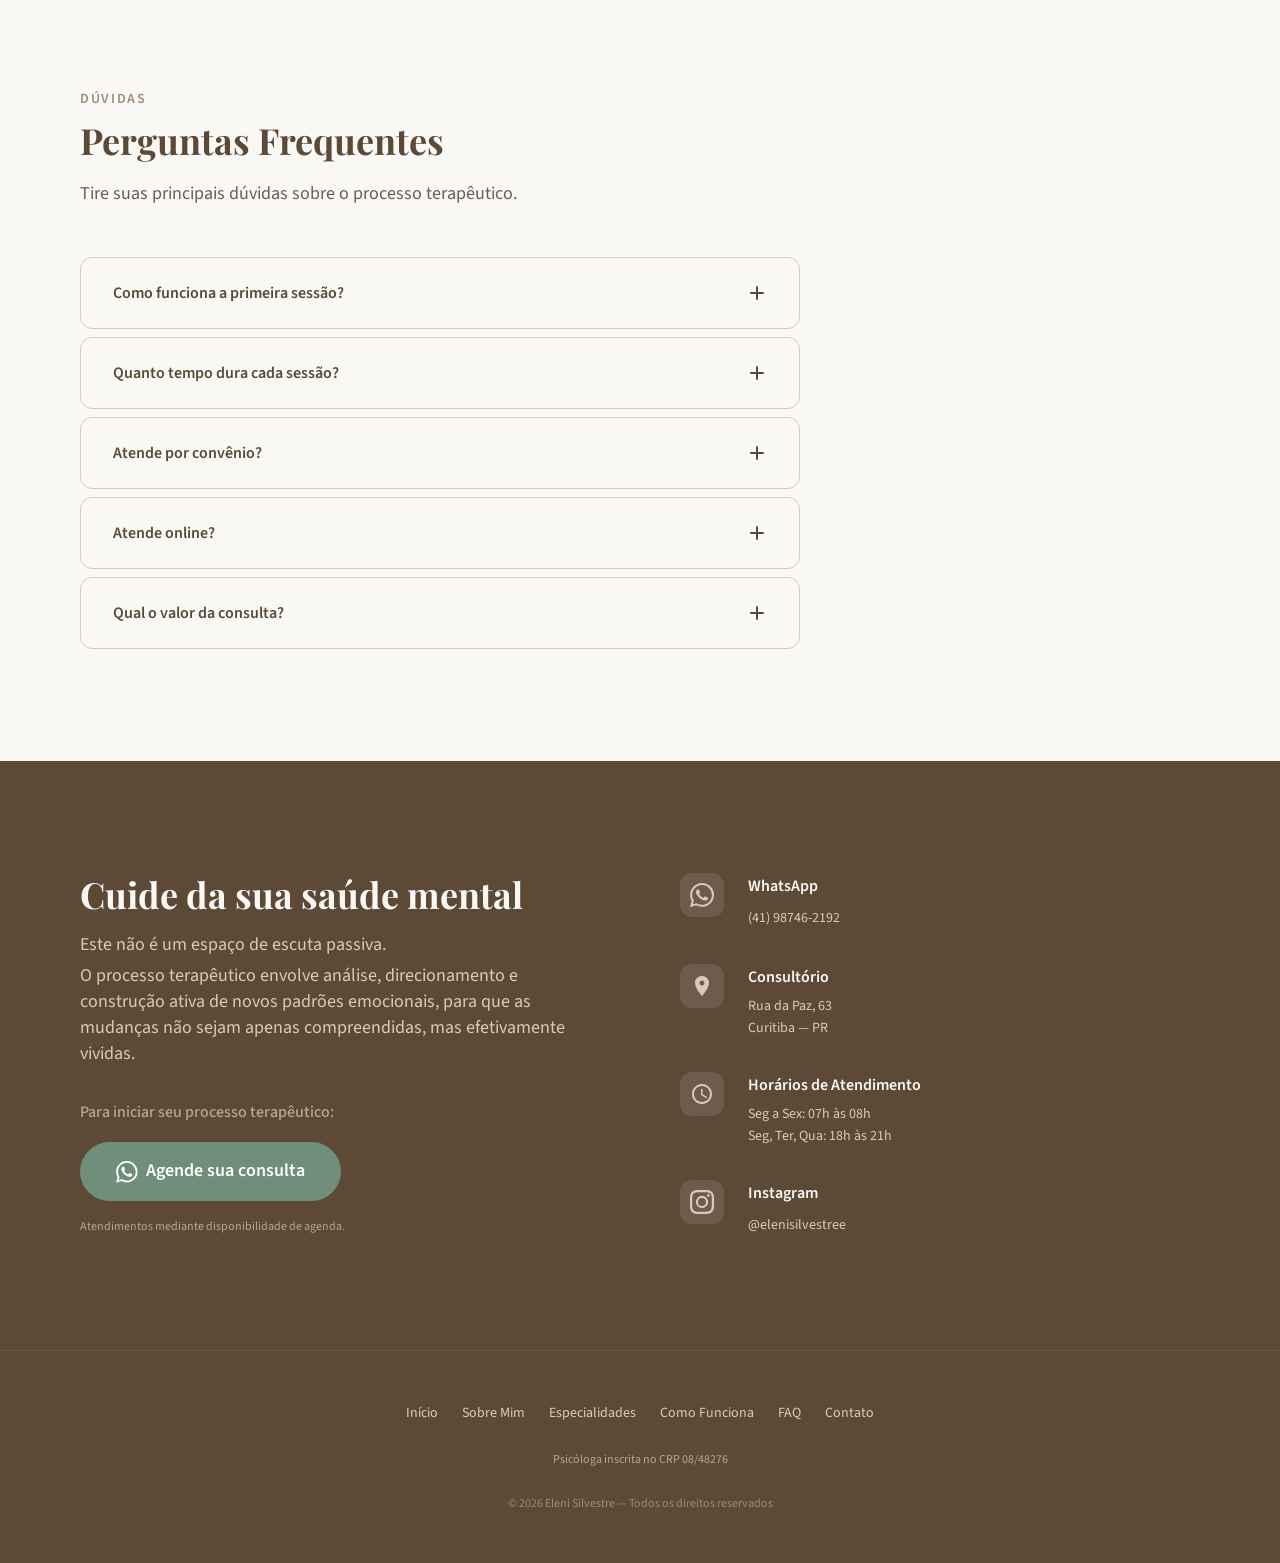
==== commit 8a69fef4: "atualizados logo e foto Eleni" ====
--- a/index.html
+++ b/index.html
@@ -47,7 +47,7 @@
   <!-- Google Fonts: Playfair Display + Source Sans 3 -->
   <link rel="preconnect" href="https://fonts.googleapis.com">
   <link rel="preconnect" href="https://fonts.gstatic.com" crossorigin>
-  <link href="https://fonts.googleapis.com/css2?family=Playfair+Display:ital,wght@0,400;0,600;0,700;1,400&family=Source+Sans+3:wght@300;400;500;600&display=swap" rel="stylesheet">
+  <link href="https://fonts.googleapis.com/css2?family=Cormorant+Garamond:wght@500;600;700&family=Playfair+Display:ital,wght@0,400;0,600;0,700;1,400&family=Source+Sans+3:wght@300;400;500;600&display=swap" rel="stylesheet">
 
   <!-- Estilos principais -->
   <link rel="stylesheet" href="css/styles.css">
@@ -104,12 +104,8 @@
     <div class="container header__inner">
 
       <!-- Logo / Nome -->
-      <a href="#inicio" class="logo logo--v2" aria-label="Eleni Silvestre — ir para o início">
-        <img src="img/logo-simbolo-eleni.png" alt="" class="logo__mark" aria-hidden="true">
-        <span class="logo__texto">
-          <span class="logo__nome">Eleni Silvestre</span>
-          <span class="logo__subtitulo">Psicóloga Clínica | CRP 08/48276</span>
-        </span>
+      <a href="#inicio" class="logo logo--novo" aria-label="Eleni Silvestre — Psicóloga, CRP 08/48276, ir para o início">
+        <img src="img/logo_novo.png" alt="Eleni Silvestre — Psicóloga, CRP 08/48276" class="logo__img" width="1000" height="348">
       </a>
 
       <!-- Menu Principal (desktop) -->
@@ -123,7 +119,7 @@
         </ul>
         <!-- WhatsApp -->
         <a class="nav__cta-mobile"
-           href="https://corpora.bio/elenisilvestre"
+           href="https://wa.me/5541987462192?text=Ol%C3%A1%2C%20Eleni!%20Gostaria%20de%20agendar%20uma%20consulta."
            target="_blank"
            rel="noopener noreferrer"
            aria-label="Agendar consulta via WhatsApp">
@@ -134,7 +130,7 @@
       <!-- CTA Header -->
       <!-- CTA Header — WhatsApp -->
       <a class="btn btn--primary btn--sm header__cta"
-         href="https://corpora.bio/elenisilvestre"
+         href="https://wa.me/5541987462192?text=Ol%C3%A1%2C%20Eleni!%20Gostaria%20de%20agendar%20uma%20consulta."
          target="_blank"
          rel="noopener noreferrer"
          aria-label="Agendar consulta via WhatsApp">
@@ -168,11 +164,11 @@
         <!-- Foto profissional -->
         <div class="sobre__foto reveal">
           <div class="sobre__foto-frame" aria-label="Foto profissional da psicóloga Eleni Silvestre">
-            <img src="img/foto_nova_Eleni.jpeg"
+            <img src="img/foto_Eleni_nova.jpeg"
                  alt="Eleni Silvestre, psicóloga clínica com atuação em Terapia Cognitivo-Comportamental"
                  loading="lazy"
-                 width="320"
-                 height="400">
+                 width="902"
+                 height="1600">
           </div>
         </div>
 
@@ -234,7 +230,7 @@
         <!-- WhatsApp -->
         <p class="hero__cta-intro reveal">Para iniciar seu processo terapêutico:</p>
         <a class="btn btn--primary btn--lg reveal"
-           href="https://corpora.bio/elenisilvestre"
+           href="https://wa.me/5541987462192?text=Ol%C3%A1%2C%20Eleni!%20Gostaria%20de%20agendar%20uma%20consulta."
            target="_blank"
            rel="noopener noreferrer"
            aria-label="Agendar consulta pelo WhatsApp">
@@ -538,7 +534,7 @@
           </p>
           <p class="contato__cta-intro">Para iniciar seu processo terapêutico:</p>
           <a class="btn btn--primary btn--lg btn--whatsapp"
-             href="https://corpora.bio/elenisilvestre"
+             href="https://wa.me/5541987462192?text=Ol%C3%A1%2C%20Eleni!%20Gostaria%20de%20agendar%20uma%20consulta."
              target="_blank"
              rel="noopener noreferrer"
              aria-label="Entrar em contato via WhatsApp">
@@ -561,7 +557,7 @@
             </div>
             <div>
               <strong>WhatsApp</strong>
-              <a href="https://corpora.bio/elenisilvestre" target="_blank" rel="noopener noreferrer" aria-label="Falar no WhatsApp com a psicóloga Eleni Silvestre">(41) 98746-2192</a>
+              <a href="https://wa.me/5541987462192?text=Ol%C3%A1%2C%20Eleni!%20Gostaria%20de%20agendar%20uma%20consulta." target="_blank" rel="noopener noreferrer" aria-label="Falar no WhatsApp com a psicóloga Eleni Silvestre">(41) 98746-2192</a>
             </div>
           </div>
 
@@ -635,7 +631,7 @@
        BOTÃO WHATSAPP FLUTUANTE
   =================================================== -->
   <a class="whatsapp-float"
-     href="https://corpora.bio/elenisilvestre"
+     href="https://wa.me/5541987462192?text=Ol%C3%A1%2C%20Eleni!%20Gostaria%20de%20agendar%20uma%20consulta."
      target="_blank"
      rel="noopener noreferrer"
      aria-label="Falar com a psicóloga Eleni pelo WhatsApp">
--- a/css/styles.css
+++ b/css/styles.css
@@ -311,85 +311,79 @@
   flex-shrink: 0;
 }
 
-.logo--v2 {
+/* Logo da marca — reproduz o arranjo horizontal enviado pela Eleni:
+   símbolo · nome "Eleni Silvestre" (serif, 2 linhas) · credencial ao lado.
+   Texto vetorial (nítido em qualquer tela) e credencial legível. */
+.logo--marca {
   gap: 0.55rem;
   min-width: 0;
-  max-width: min(320px, 58vw);
+  max-width: min(440px, 74vw);
 }
 
 .logo__mark {
-  width: 44px;
-  height: 44px;
-  flex: 0 0 44px;
+  width: 52px;
+  height: 52px;
+  flex: 0 0 52px;
   display: block;
   object-fit: contain;
 }
 
-.logo__texto {
+/* Logo oficial da Eleni (símbolo + "Eleni Silvestre", PNG transparente)
+   com a credencial "Psicóloga / CRP" em texto legível ao lado, separada
+   por uma divisória sutil. */
+.logo--novo {
+  gap: 0.7rem;
+  min-width: 0;
+  max-width: min(460px, 82vw);
+}
+
+.logo__img {
+  height: 58px;
+  width: auto;
+  max-width: 100%;
+  display: block;
+  object-fit: contain;
+  flex-shrink: 1;
+}
+
+.logo__cred {
   display: flex;
   flex-direction: column;
-  justify-content: center;
-  min-width: 0;
-}
-
-.logo__nome {
-  font-family: var(--font-titulo);
-  font-size: 1.42rem;
+  flex-shrink: 0;
+  padding-left: 0.7rem;
+  border-left: 1px solid var(--color-warm-taupe);
+  font-family: var(--font-corpo);
   font-weight: 700;
-  line-height: 1;
-  color: var(--color-dark-brown);
-}
-
-.logo__subtitulo {
-  margin-top: 0.16rem;
-  font-family: var(--font-corpo);
-  font-size: 0.68rem;
-  font-weight: 600;
-  line-height: 1.2;
+  line-height: 1.18;
+  letter-spacing: 0.02em;
   color: var(--color-text-secondary);
-  text-transform: uppercase;
   white-space: nowrap;
 }
 
+.logo__cred-cargo { font-size: 0.82rem; }
+.logo__cred-crp   { font-size: 0.8rem; }
+
 @media (max-width: 768px) {
-  .logo--v2 {
-    gap: 0.45rem;
-    max-width: calc(100vw - 88px);
-  }
-
-  .logo__mark {
-    width: 38px;
-    height: 38px;
-    flex-basis: 38px;
-  }
-
-  .logo__nome {
-    font-size: 1.22rem;
-  }
-
-  .logo__subtitulo {
-    font-size: 0.58rem;
-  }
-}
-
-@media (max-width: 360px) {
-  .logo--v2 {
-    gap: 0.35rem;
-  }
-
-  .logo__mark {
-    width: 34px;
-    height: 34px;
-    flex-basis: 34px;
-  }
-
-  .logo__nome {
-    font-size: 1.08rem;
-  }
-
-  .logo__subtitulo {
-    font-size: 0.51rem;
-  }
+  .logo--novo {
+    gap: 0.55rem;
+    max-width: calc(100vw - 92px);
+  }
+
+  .logo__img { height: 48px; }
+
+  .logo__cred { padding-left: 0.55rem; }
+  .logo__cred-cargo { font-size: 0.74rem; }
+  .logo__cred-crp   { font-size: 0.72rem; }
+}
+
+@media (max-width: 400px) {
+  .logo--novo { gap: 0.45rem; }
+
+  .logo__img { height: 40px; }
+
+  .logo__cred { padding-left: 0.45rem; }
+  .logo__cred-cargo { font-size: 0.64rem; }
+  .logo__cred-crp   { font-size: 0.62rem; }
 }
 
 /* Navegação desktop */
